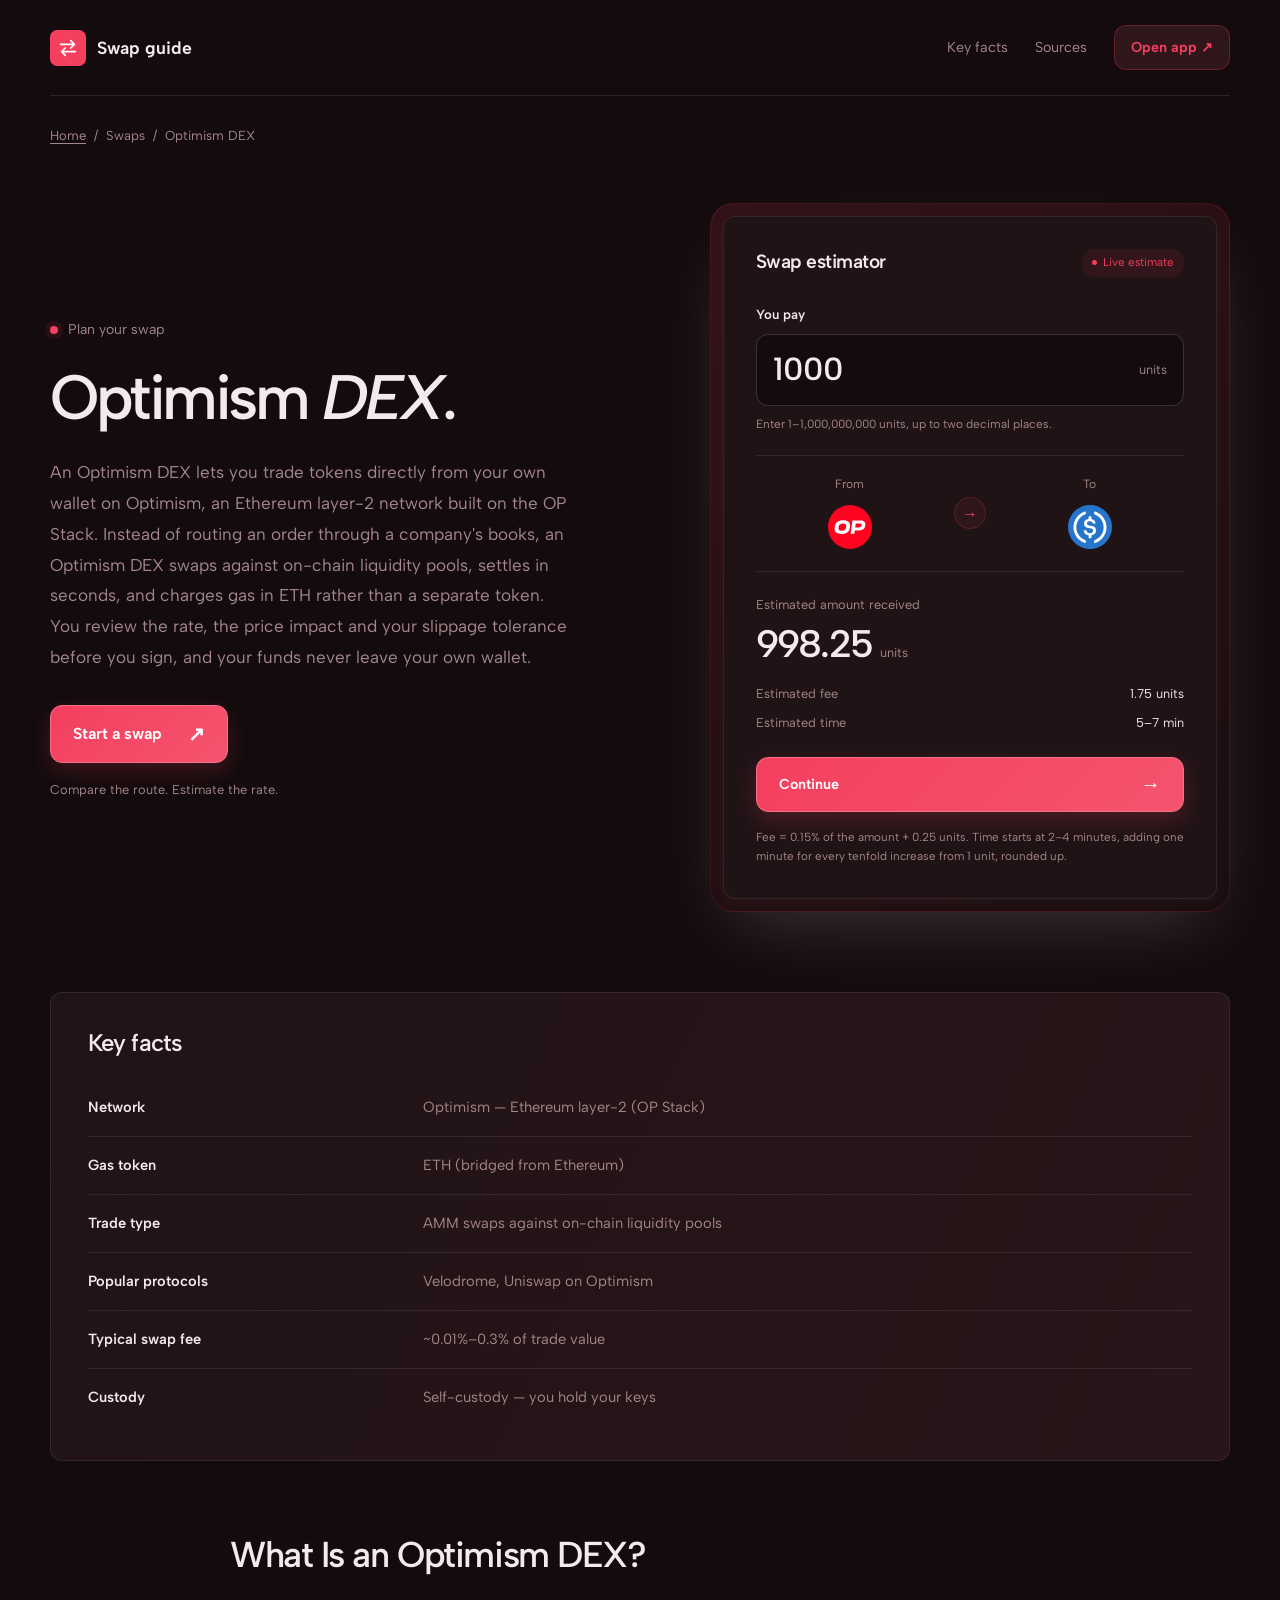
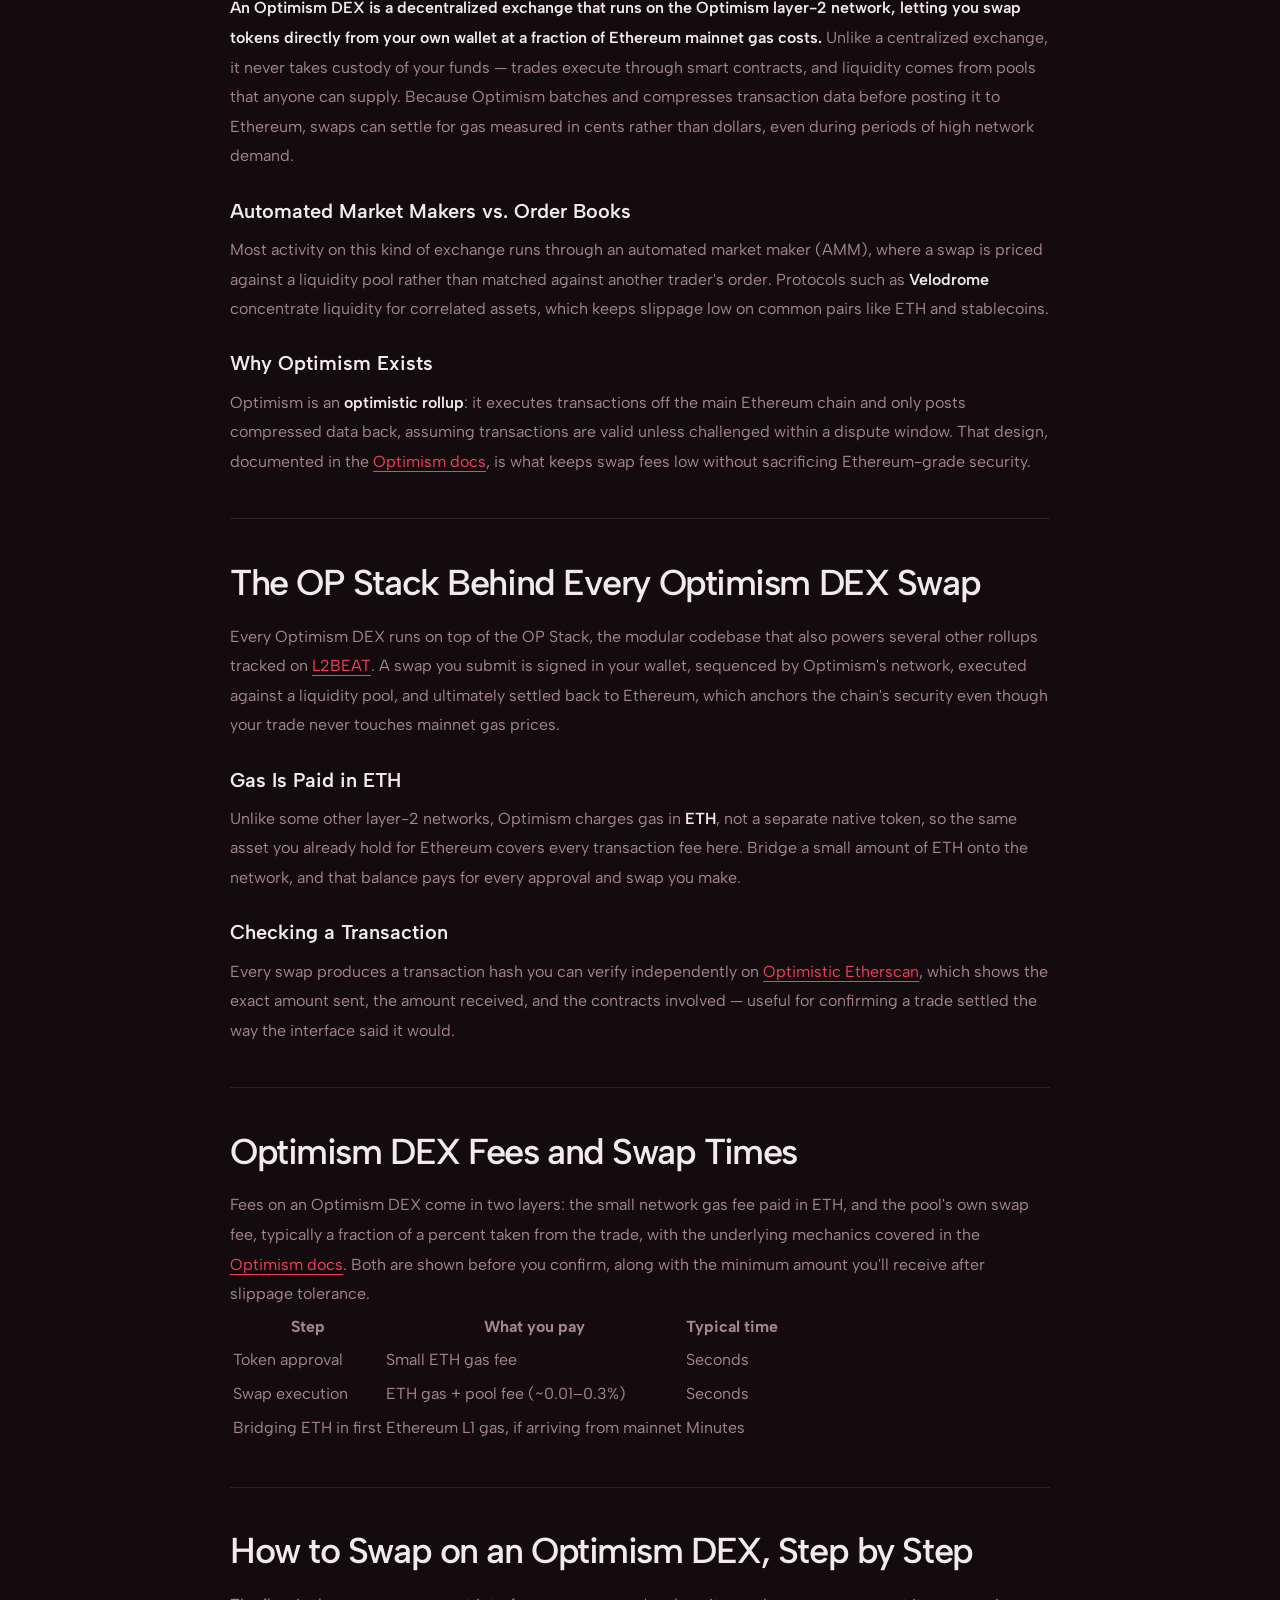
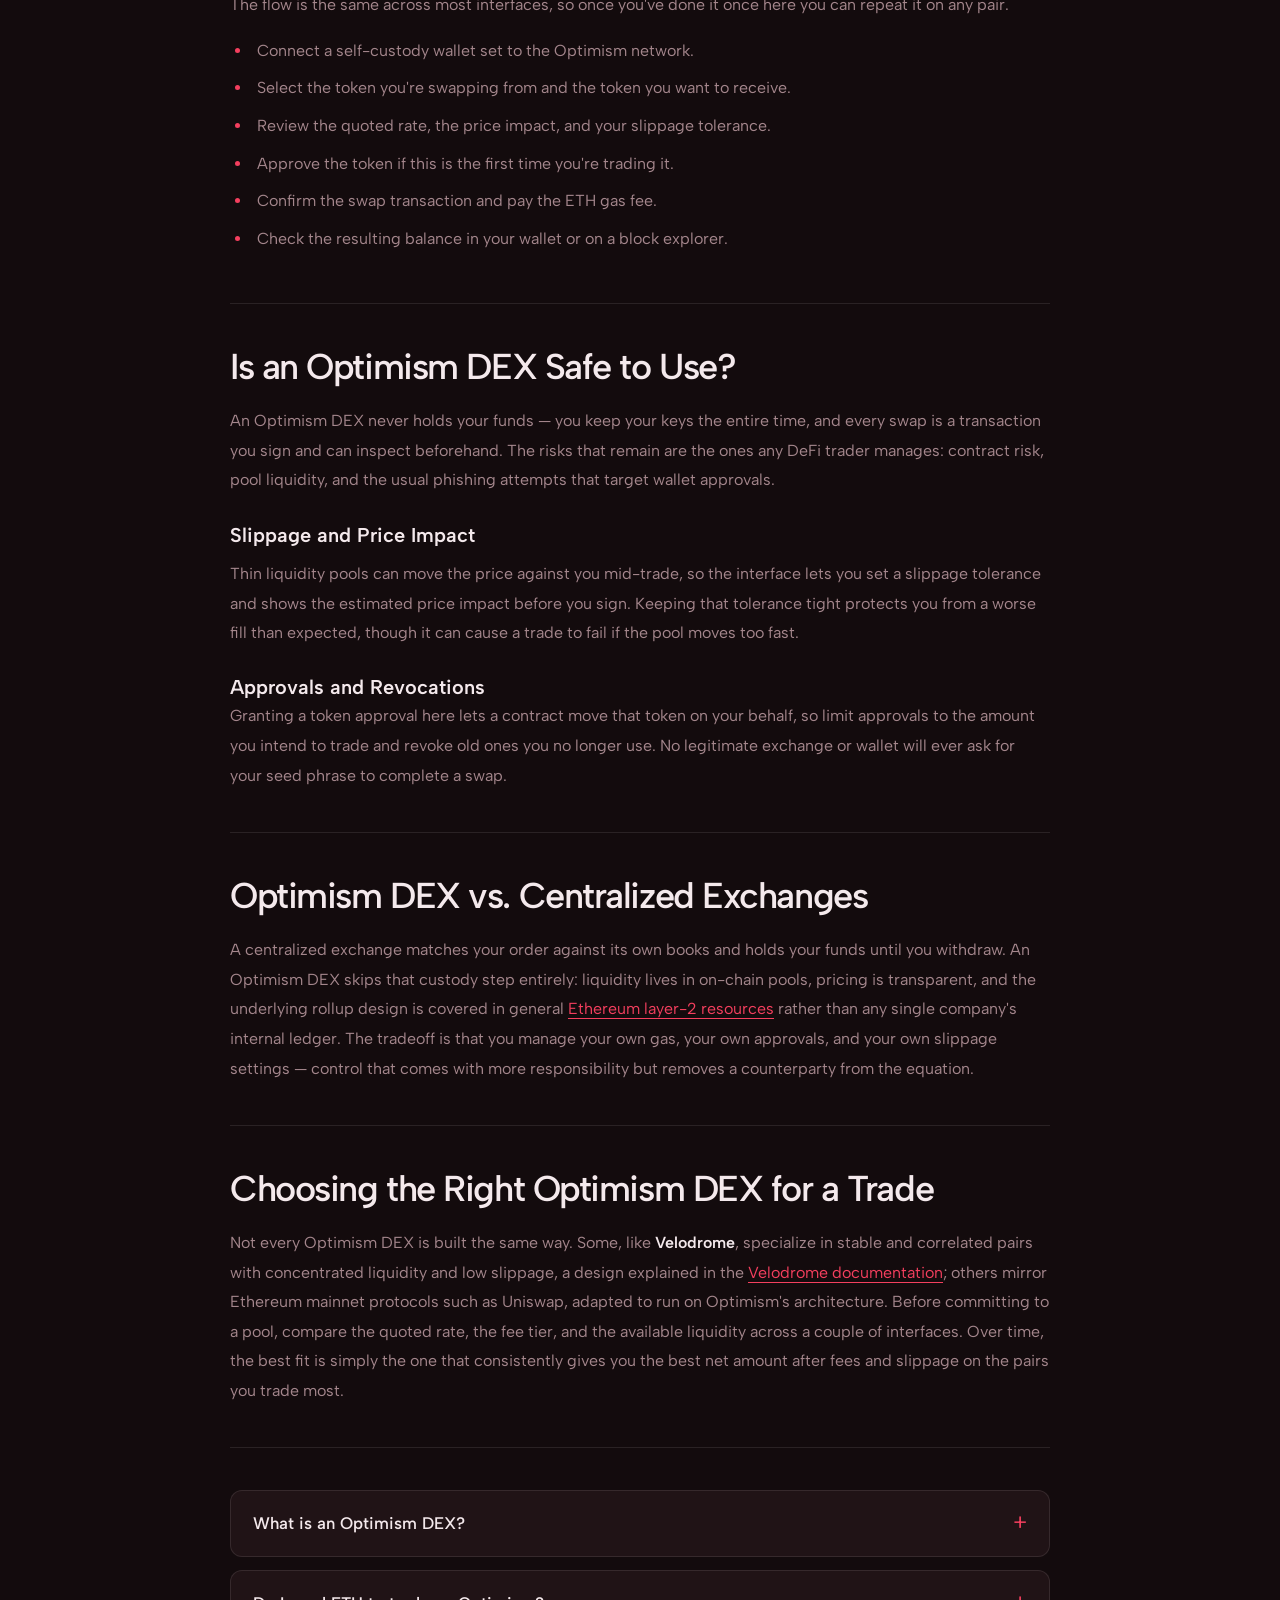
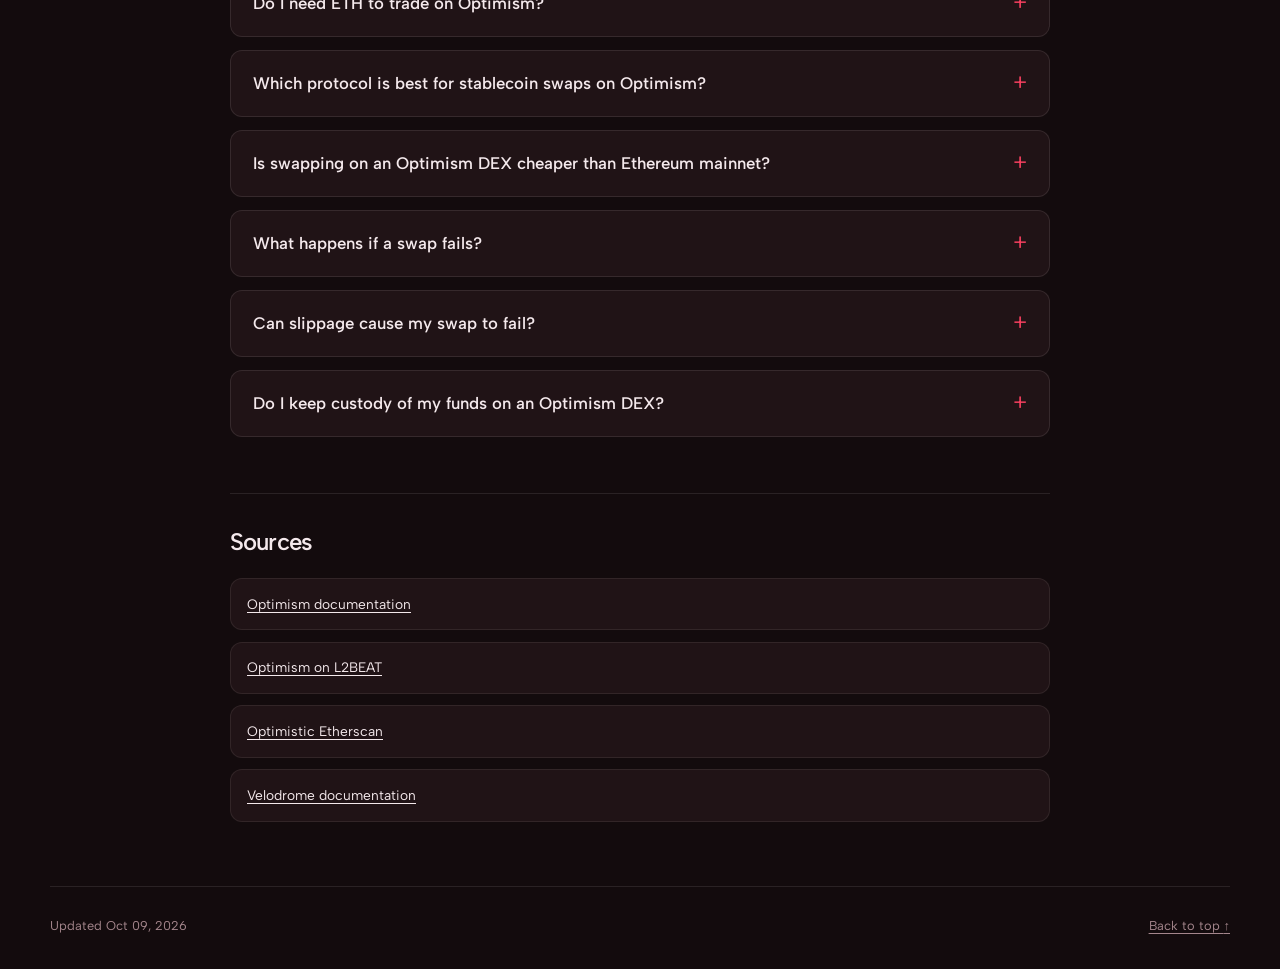
==== index.html @ 02511a46 "Fix mojibake (encoding) in template chrome" ====
<!doctype html>
<html lang="en">
<head>
<meta charset="utf-8">
<meta name="viewport" content="width=device-width, initial-scale=1">
<title>Optimism DEX — Swap Tokens on Optimism L2</title>
<meta name="description" content="Swap tokens on an Optimism DEX with low ETH gas, on-chain liquidity pools, and full self-custody. See fees, slippage and swap times before you trade.">
<link rel="canonical" href="https://optimism-dex.github.io/">
<meta property="og:type" content="website">
<meta property="og:title" content="Optimism DEX">
<meta property="og:url" content="https://optimism-dex.github.io/">
<meta property="og:image" content="https://optimism-dex.github.io/og.png">
<meta name="twitter:card" content="summary_large_image">
<meta name="twitter:title" content="Optimism DEX">
<link rel="preconnect" href="https://fonts.googleapis.com"><link rel="preconnect" href="https://fonts.gstatic.com" crossorigin><link rel="stylesheet" href="https://fonts.googleapis.com/css2?family=Albert+Sans:wght@400;500;600;700&family=Albert+Sans:wght@500;600;700&display=swap">
<script type="application/ld+json">{"@context": "https://schema.org", "@graph": [{"@type": "WebSite", "@id": "https://optimism-dex.github.io/#website", "url": "https://optimism-dex.github.io/", "name": "Optimism DEX — Swap Tokens on Optimism L2"}, {"@type": "WebPage", "@id": "https://optimism-dex.github.io/#webpage", "url": "https://optimism-dex.github.io/", "name": "Optimism DEX — Swap Tokens on Optimism L2", "isPartOf": {"@id": "https://optimism-dex.github.io/#website"}, "description": "Swap tokens on an Optimism DEX with low ETH gas, on-chain liquidity pools, and full self-custody. See fees, slippage and swap times before you trade.", "datePublished": "2026-10-09", "dateModified": "2026-10-09"}, {"@type": "SoftwareApplication", "name": "Optimism DEX", "applicationCategory": "FinanceApplication", "operatingSystem": "Web", "offers": {"@type": "Offer", "price": "0", "priceCurrency": "USD"}}, {"@type": "BreadcrumbList", "itemListElement": [{"@type": "ListItem", "position": 1, "name": "Home", "item": "https://optimism-dex.github.io/"}, {"@type": "ListItem", "position": 2, "name": "Swaps"}, {"@type": "ListItem", "position": 3, "name": "Optimism DEX"}]}, {"@type": "FAQPage", "mainEntity": [{"@type": "Question", "name": "What is an Optimism DEX?", "acceptedAnswer": {"@type": "Answer", "text": "An Optimism DEX is a decentralized exchange built on the Optimism network, letting you swap tokens against on-chain liquidity pools from a self-custody wallet while paying gas in ETH instead of a separate token."}}, {"@type": "Question", "name": "Do I need ETH to trade on Optimism?", "acceptedAnswer": {"@type": "Answer", "text": "Yes. Optimism charges network gas in ETH, so you need a small ETH balance on the network to cover approvals and swaps, separate from any ETH you're trading."}}, {"@type": "Question", "name": "Which protocol is best for stablecoin swaps on Optimism?", "acceptedAnswer": {"@type": "Answer", "text": "Protocols built around concentrated, correlated-asset pools, such as Velodrome, generally offer lower slippage for stablecoin and ETH pairs than general-purpose pools."}}, {"@type": "Question", "name": "Is swapping on an Optimism DEX cheaper than Ethereum mainnet?", "acceptedAnswer": {"@type": "Answer", "text": "Yes, substantially. Optimism batches and compresses transaction data before settling to Ethereum, which is why swap gas on the network typically costs a small fraction of a mainnet swap."}}, {"@type": "Question", "name": "What happens if a swap fails?", "acceptedAnswer": {"@type": "Answer", "text": "A failed transaction reverts on-chain; you keep your tokens and only lose the small gas fee spent attempting it. Nothing moves until the transaction confirms successfully."}}, {"@type": "Question", "name": "Can slippage cause my swap to fail?", "acceptedAnswer": {"@type": "Answer", "text": "Yes. If the pool price moves beyond your slippage tolerance before the transaction confirms, the swap reverts rather than filling at a worse rate than you allowed."}}, {"@type": "Question", "name": "Do I keep custody of my funds on an Optimism DEX?", "acceptedAnswer": {"@type": "Answer", "text": "Yes. You connect your own wallet, sign each transaction yourself, and the exchange never takes custody of your tokens at any point."}}]}]}</script>
<style>
:root{--bg:#130B0D;--surface:#201316;--text:#F4E9EC;--muted:#A4868C;--accent:#F43F5E;--accent-ink:#FFFFFF;--radius:12px;--display:"Albert Sans";--body:"Albert Sans"}
*{box-sizing:border-box}
html{scroll-behavior:smooth;scroll-padding-top:2rem}
body{margin:0;background:var(--bg);color:var(--text);font:400 1rem/1.7 var(--body);-webkit-font-smoothing:antialiased}
a{color:var(--accent);text-underline-offset:.22em}
a:hover{text-decoration-thickness:2px}
button,input,select,textarea{font:inherit}
:focus-visible{outline:3px solid var(--accent);outline-offset:5px}
::selection{background:var(--accent);color:var(--accent-ink)}
.c234f6c{width:min(1180px,calc(100% - 64px));margin-inline:auto}
.c5731ac{position:absolute;top:1rem;left:1rem;z-index:5;padding:.6rem 1rem;background:var(--surface);border-radius:var(--radius);transform:translateY(-200%)}
.c5731ac:focus{transform:translateY(0)}
.cbdefd3{display:flex;align-items:center;justify-content:space-between;gap:1.5rem;min-height:96px;border-bottom:1px solid color-mix(in srgb,var(--text) 10%,transparent)}
.c8325dd{display:inline-flex;align-items:center;gap:.7rem;color:var(--text);font:650 1.1rem/1.2 var(--display);text-decoration:none}
.c426100{display:grid;place-items:center;width:36px;height:36px;background:var(--accent);color:var(--accent-ink);border-radius:calc(var(--radius) * .6)}
.c426100 svg{width:22px;height:22px;fill:none;stroke:var(--accent-ink);stroke-width:1.8;stroke-linecap:round;stroke-linejoin:round}
.c03d3cb{display:flex;align-items:center;gap:1.7rem}
.c03d3cb>a:not(.cdb9fd1){color:var(--muted);font-size:.9rem;text-decoration:none}
.c03d3cb>a:hover{color:var(--text)}
.cdb9fd1{padding:.6rem 1rem;border:1px solid color-mix(in srgb,var(--accent) 28%,transparent);border-radius:var(--radius);background:color-mix(in srgb,var(--accent) 7%,var(--surface));font-size:.9rem;font-weight:650;text-decoration:none}
.c16da08{padding-top:1.8rem;font-size:.82rem;color:var(--muted)}
.cf03d94{display:flex;flex-wrap:wrap;align-items:center;gap:.5rem;margin:0;padding:0;list-style:none;color:var(--muted);font-size:.82rem}
.cf03d94 ol,.cf03d94 ul{display:flex;flex-wrap:wrap;align-items:center;gap:.5rem;margin:0;padding:0;list-style:none}
.cf03d94 a{color:var(--muted)}
.cf03d94 [aria-current]{color:var(--text)}
.c92eef3{display:grid;grid-template-columns:minmax(0,1.12fr) minmax(0,1fr);align-items:center;gap:clamp(2rem,6vw,5.5rem);padding:3.5rem 0 5rem}
.cf8756e{min-width:0}
.cbeef2c{display:inline-flex;align-items:center;gap:.6rem;margin:0 0 1.4rem;color:var(--muted);font-size:.88rem}
.cbeef2c::before{content:"";width:8px;height:8px;border-radius:50%;background:var(--accent);box-shadow:0 0 0 5px color-mix(in srgb,var(--accent) 10%,transparent)}
h1{margin:0;font:550 clamp(2.6rem,4.9vw,4.65rem)/1.07 var(--display);letter-spacing:-.055em;overflow-wrap:anywhere;text-wrap:balance}
h1 a{color:var(--accent)}
.cf9bbd7{max-width:48ch;margin:1.6rem 0 2rem;color:var(--muted);font-size:1.07rem;line-height:1.8}
.cd11686{display:inline-flex;justify-content:center;align-items:center;gap:1.6rem;min-height:54px;padding:.9rem 1.4rem;border:1px solid color-mix(in srgb,var(--accent) 70%,var(--text));border-radius:var(--radius);background:linear-gradient(135deg,var(--accent),color-mix(in srgb,var(--accent) 88%,var(--text)));color:var(--accent-ink);font-weight:650;text-decoration:none;box-shadow:0 8px 22px color-mix(in srgb,var(--accent) 20%,transparent);transition:transform .2s ease,box-shadow .2s ease}
.cd11686:hover{transform:translateY(-2px);box-shadow:0 12px 28px color-mix(in srgb,var(--accent) 28%,transparent)}
.cd8d005{font-size:1.25rem;line-height:1}
.c61c1d0{margin:1rem 0 0;color:var(--muted);font-size:.8rem}
.c151649{position:relative;min-width:0;padding:12px;border:1px solid color-mix(in srgb,var(--accent) 15%,transparent);border-radius:calc(var(--radius) + 12px);background:linear-gradient(145deg,color-mix(in srgb,var(--accent) 14%,var(--bg)),color-mix(in srgb,var(--accent) 3%,var(--bg)));box-shadow:0 30px 70px -25px color-mix(in srgb,var(--text) 20%,transparent)}
.c2267fa{padding:clamp(1.25rem,3vw,2rem);border:1px solid color-mix(in srgb,var(--text) 8%,transparent);border-radius:var(--radius);background:var(--surface);box-shadow:0 4px 14px color-mix(in srgb,var(--text) 4%,transparent)}
.c955eea{display:flex;align-items:center;justify-content:space-between;gap:1rem;margin-bottom:1.65rem}
.c955eea h2{margin:0;font:600 1.2rem/1.3 var(--display);letter-spacing:-.025em}
.cb179f8{display:inline-flex;align-items:center;gap:.4rem;padding:.25rem .6rem;border-radius:var(--radius);background:color-mix(in srgb,var(--accent) 9%,transparent);color:var(--accent);font-size:.72rem;white-space:nowrap}
.cb179f8::before{content:"";width:5px;height:5px;border-radius:50%;background:var(--accent)}
.caad16b{display:block;margin-bottom:.5rem;font-size:.83rem;font-weight:600}
.c997553{display:flex;align-items:center;gap:.5rem;padding:.65rem 1rem;border:1px solid color-mix(in srgb,var(--text) 16%,transparent);border-radius:var(--radius);background:var(--bg);transition:border-color .2s ease}
.c997553:focus-within{border-color:var(--accent);box-shadow:0 0 0 3px color-mix(in srgb,var(--accent) 12%,transparent)}
.c997553 input{width:100%;min-width:0;padding:.25rem 0;border:0;background:var(--bg);color:var(--text);font:550 2rem/1.3 var(--display);font-variant-numeric:tabular-nums}
.c997553 input:focus-visible{outline-offset:2px}
.c41b1b1{color:var(--muted);font-size:.8rem}
.c8836aa{margin:.5rem 0 1.3rem;color:var(--muted);font-size:.74rem}
.c09af66{display:grid;grid-template-columns:minmax(0,1fr) 32px minmax(0,1fr);align-items:center;gap:.6rem;padding:1.1rem 0;border-top:1px solid color-mix(in srgb,var(--text) 8%,transparent);border-bottom:1px solid color-mix(in srgb,var(--text) 8%,transparent)}
.cb93fc9{display:flex;flex-direction:column;align-items:center;gap:.45rem;min-width:0;color:var(--muted);font-size:.75rem}
.cc14530{display:flex;align-items:center;justify-content:center;min-height:52px;max-width:100%;overflow-wrap:anywhere;color:var(--text);font-weight:600}
.cc14530 img,.cc14530 svg{display:block;max-width:100%;width:auto;height:44px;object-fit:contain}
.c8abe2c{display:grid;place-items:center;width:32px;height:32px;border:1px solid color-mix(in srgb,var(--accent) 20%,transparent);border-radius:50%;background:color-mix(in srgb,var(--accent) 7%,var(--surface));color:var(--accent)}
.c5a86cc{padding:1.4rem 0 .25rem}
.ce66bcc{margin:0;color:var(--muted);font-size:.8rem}
.c555ab4{display:flex;align-items:baseline;flex-wrap:wrap;gap:.5rem;margin:.3rem 0 1rem}
.c555ab4 output{font:550 clamp(1.65rem,3vw,2.5rem)/1.2 var(--display);letter-spacing:-.045em;color:var(--text);overflow-wrap:anywhere;font-variant-numeric:tabular-nums}
.cbb99e7{display:grid;gap:.45rem;margin:0 0 1.2rem;font-size:.8rem}
.cbb99e7>div{display:flex;justify-content:space-between;gap:1rem}
.cbb99e7 dt{color:var(--muted)}
.cbb99e7 dd{margin:0;text-align:right;font-variant-numeric:tabular-nums}
.c2267fa .cd11686{width:100%;justify-content:space-between;min-height:50px;font-size:.9rem}
.cf3e5ec{margin:1rem 0 0;color:var(--muted);font-size:.73rem;line-height:1.65}
.ce9839d{margin:.6rem 0 0;color:var(--text);font-size:.8rem;font-weight:600}
.ce9839d:empty{display:none}
.c428fe8{padding:2.1rem 2.3rem;margin-bottom:4.5rem;border:1px solid color-mix(in srgb,var(--text) 9%,transparent);border-radius:var(--radius);background:linear-gradient(115deg,var(--surface),color-mix(in srgb,var(--accent) 4%,var(--surface)))}
.cb0b686{margin:0 0 1.3rem;font:550 1.5rem/1.3 var(--display);letter-spacing:-.035em}
.ce35a0a{width:100%;border-collapse:collapse;text-align:left;font-size:.92rem}
.ce35a0a caption{text-align:left;padding:0 0 1rem;color:var(--muted)}
.ce35a0a th,.ce35a0a td{padding:1rem .9rem;border-bottom:1px solid color-mix(in srgb,var(--text) 9%,transparent);vertical-align:top;overflow-wrap:anywhere}
.ce35a0a th{font-weight:600;color:var(--text)}
.ce35a0a td{color:var(--muted)}
.ce35a0a th:first-child,.ce35a0a td:first-child{padding-left:0}
.ce35a0a tr:last-child>*{border-bottom:0}
.ce35a0a thead th{font-size:.82rem;color:var(--muted)}
.cda10f8{max-width:820px;margin-inline:auto}
.c905440{padding:0 0 2.6rem;margin:0 0 2.6rem;border-bottom:1px solid color-mix(in srgb,var(--text) 10%,transparent);scroll-margin-top:2rem}
.c5a2767{margin:0 0 1.1rem;font:550 clamp(1.7rem,3vw,2.25rem)/1.2 var(--display);letter-spacing:-.04em;text-wrap:balance;overflow-wrap:anywhere}
.ce9d2e5{color:var(--muted);font:400 1rem/1.85 var(--body);overflow-wrap:anywhere}
.ce9d2e5 p{margin:0 0 1.15rem}
.ce9d2e5 h3,.ce9d2e5 h4{margin:1.6rem 0 .65rem;color:var(--text);font:600 1.25rem/1.4 var(--display)}
.ce9d2e5 strong{color:var(--text);font-weight:600}
.ce9d2e5 ul,.ce9d2e5 ol{padding-left:1.4rem}
.ce9d2e5 li{padding-left:.3rem;margin:.5rem 0}
.ce9d2e5 li::marker{color:var(--accent)}
.ce9d2e5 blockquote{margin:1.5rem 0;padding:1rem 1.4rem;border-left:3px solid var(--accent);border-radius:0 var(--radius) var(--radius) 0;background:color-mix(in srgb,var(--accent) 6%,var(--surface));color:var(--text)}
.ce9d2e5 img{max-width:100%;height:auto;border-radius:var(--radius)}
.ce9d2e5>:last-child{margin-bottom:0}
.cec9d7a{margin:.8rem 0;border:1px solid color-mix(in srgb,var(--text) 10%,transparent);border-radius:var(--radius);background:var(--surface);overflow:hidden}
.c1b536c{position:relative;display:block;padding:1.25rem 3.5rem 1.25rem 1.4rem;cursor:pointer;list-style:none;color:var(--text);font:550 1.05rem/1.5 var(--display)}
.c1b536c::-webkit-details-marker{display:none}
.c1b536c::after{content:"+";position:absolute;right:1.4rem;top:1.25rem;color:var(--accent);font:400 1.4rem/1.1 var(--body)}
.cec9d7a[open]>.c1b536c::after,.cec9d7a details[open]>.c1b536c::after{content:"−"}
.cec9d7a[open]{border-color:color-mix(in srgb,var(--accent) 35%,transparent)}
.c1b536c:focus-visible{outline-offset:-5px;border-radius:var(--radius)}
.cf30bc0{padding:0 1.4rem 1.4rem;color:var(--muted);font-size:.95rem;line-height:1.8;overflow-wrap:anywhere}
.cf30bc0>:first-child{margin-top:0}
.cf30bc0>:last-child{margin-bottom:0}
.c14cba9{max-width:820px;margin:3.5rem auto 0;padding-top:2rem;border-top:1px solid color-mix(in srgb,var(--text) 10%,transparent)}
.c0e14b5{display:grid;gap:.7rem;margin:0;padding:0;list-style:none}
.ce729ca{padding:.85rem 1rem;border:1px solid color-mix(in srgb,var(--text) 8%,transparent);border-radius:var(--radius);background:var(--surface);color:var(--muted);font-size:.86rem;overflow-wrap:anywhere}
.ce729ca a{color:var(--text);text-decoration-color:color-mix(in srgb,var(--accent) 55%,transparent)}
a.ce729ca{display:block;color:var(--text)}
.c14136f{display:flex;align-items:center;justify-content:space-between;gap:1rem;margin-top:4rem;padding:1.75rem 0 2rem;border-top:1px solid color-mix(in srgb,var(--text) 10%,transparent);color:var(--muted);font-size:.8rem}
.c14136f p{margin:0}
.c14136f a{color:var(--muted)}
@media(min-width:1500px){.c92eef3{padding-top:5rem;padding-bottom:6rem}}
@media(max-width:850px){.c92eef3{grid-template-columns:1fr;gap:2.5rem;padding-top:2.5rem;padding-bottom:3rem}.cf8756e{max-width:640px}.c151649{width:100%;max-width:560px;justify-self:center}h1{font-size:clamp(2.5rem,7vw,4rem)}.cf9bbd7{max-width:58ch}.c428fe8{margin-bottom:3rem}.c03d3cb{gap:1rem}}
@media(max-width:540px){.c234f6c{width:calc(100% - 32px)}.cbdefd3{min-height:78px;gap:.75rem}.c8325dd{font-size:.95rem;gap:.5rem}.c426100{width:30px;height:30px}.c03d3cb>a:not(.cdb9fd1){display:none}.cdb9fd1{padding:.5rem .75rem;font-size:.8rem}.c16da08{padding-top:1.25rem}.c92eef3{padding-top:2rem;gap:2rem}h1{font-size:2.65rem}.cf9bbd7{font-size:1rem}.cf8756e>.cd11686{width:100%}.c61c1d0{text-align:center}.c151649{padding:8px;border-radius:calc(var(--radius) + 8px)}.c2267fa{padding:1.2rem}.c428fe8{padding:1.4rem 1.1rem}.ce35a0a{display:block;overflow-x:auto}.ce35a0a th,.ce35a0a td{min-width:125px;padding:.8rem .65rem}.c1b536c{padding-left:1rem}.cf30bc0{padding-left:1rem;padding-right:1rem}.c14136f{align-items:flex-start;flex-direction:column;margin-top:3rem}.c905440{margin-bottom:2rem;padding-bottom:2rem}}
@media(prefers-reduced-motion:reduce){html{scroll-behavior:auto}*,*::before,*::after{transition:none!important}.cd11686:hover{transform:none}}
</style>
</head>
<body id="top">
<a class="c5731ac" href="#content">Skip to content</a>
<header class="c234f6c">
<nav class="cbdefd3" aria-label="Main navigation">
<a class="c8325dd" href="#top"><span class="c426100" aria-hidden="true"><svg viewBox="0 0 24 24"><path d="M4 8h15m-4-4 4 4-4 4M20 16H5m4-4-4 4 4 4"/></svg></span>Swap guide</a>
<div class="c03d3cb"><a href="#key-facts">Key facts</a><a href="#sources">Sources</a><a class="cdb9fd1" href="dashboard/">Open app <span aria-hidden="true">↗</span></a></div>
</nav>
</header>
<div class="c234f6c">
<div class="c16da08"><nav class="cf03d94" aria-label="Breadcrumb"><a href="dashboard/">Home</a> <span>/</span> <span>Swaps</span> <span>/</span> <span>Optimism DEX</span></nav></div>
<section class="c92eef3" aria-labelledby="hero-title">
<div class="cf8756e">
<p class="cbeef2c">Plan your swap</p>
<h1 id="hero-title">Optimism <em>DEX</em>.</h1>
<p class="cf9bbd7">An Optimism DEX lets you trade tokens directly from your own wallet on Optimism, an Ethereum layer-2 network built on the OP Stack. Instead of routing an order through a company's books, an Optimism DEX swaps against on-chain liquidity pools, settles in seconds, and charges gas in ETH rather than a separate token. You review the rate, the price impact and your slippage tolerance before you sign, and your funds never leave your own wallet.</p>
<a class="cd11686" href="dashboard/">Start a swap <span class="cd8d005" aria-hidden="true">↗</span></a>
<p class="c61c1d0">Compare the route. Estimate the rate.</p>
</div>
<aside class="c151649" aria-labelledby="estimator-title">
<div class="c2267fa">
<div class="c955eea"><h2 id="estimator-title">Swap estimator</h2><span class="cb179f8">Live estimate</span></div>
<label class="caad16b" for="amount">You pay</label>
<div class="c997553"><input id="amount" type="number" inputmode="decimal" min="1" max="1000000000" step="0.01" value="1000" aria-describedby="amount-help amount-error"><span class="c41b1b1">units</span></div>
<p class="c8836aa" id="amount-help">Enter 1–1,000,000,000 units, up to two decimal places.</p>
<p class="ce9839d" id="amount-error" aria-live="polite"></p>
<div class="c09af66" aria-label="Swap route">
<div class="cb93fc9"><span>From</span><div class="cc14530"><img src="assets/tokens/optimism.svg" alt="Optimism" width="28" height="28"></div></div>
<span class="c8abe2c" aria-hidden="true">→</span>
<div class="cb93fc9"><span>To</span><div class="cc14530"><img src="assets/tokens/usdc.svg" alt="USD Coin" width="28" height="28"></div></div>
</div>
<div class="c5a86cc" aria-live="polite" aria-atomic="true">
<p class="ce66bcc">Estimated amount received</p>
<div class="c555ab4"><output id="received" for="amount">998.25</output><span class="c41b1b1">units</span></div>
<dl class="cbb99e7">
<div><dt>Estimated fee</dt><dd><output id="fee" for="amount">1.75</output> units</dd></div>
<div><dt>Estimated time</dt><dd><output id="time" for="amount">5–7 min</output></dd></div>
</dl>
</div>
<a class="cd11686" href="dashboard/">Continue <span class="cd8d005" aria-hidden="true">→</span></a>
<p class="cf3e5ec">Fee = 0.15% of the amount + 0.25 units. Time starts at 2–4 minutes, adding one minute for every tenfold increase from 1 unit, rounded up.</p>
<noscript><p class="c8836aa">Enable JavaScript to update the estimate as you change the amount.</p></noscript>
</div>
</aside>
</section>
<section class="c428fe8" id="key-facts" aria-labelledby="facts-title">
<h2 class="cb0b686" id="facts-title">Key facts</h2>
<table class="ce35a0a"><tbody><tr><th scope="row">Network</th><td>Optimism — Ethereum layer-2 (OP Stack)</td></tr>
<tr><th scope="row">Gas token</th><td>ETH (bridged from Ethereum)</td></tr>
<tr><th scope="row">Trade type</th><td>AMM swaps against on-chain liquidity pools</td></tr>
<tr><th scope="row">Popular protocols</th><td>Velodrome, Uniswap on Optimism</td></tr>
<tr><th scope="row">Typical swap fee</th><td>~0.01%–0.3% of trade value</td></tr>
<tr><th scope="row">Custody</th><td>Self-custody — you hold your keys</td></tr></tbody></table>
</section>
<main class="cda10f8" id="content">
<section class="c905440"><h2 class="c5a2767">What Is an Optimism DEX?</h2><div class="ce9d2e5"><strong>An Optimism DEX is a decentralized exchange that runs on the Optimism layer-2 network, letting you swap tokens directly from your own wallet at a fraction of Ethereum mainnet gas costs.</strong> Unlike a centralized exchange, it never takes custody of your funds — trades execute through smart contracts, and liquidity comes from pools that anyone can supply. Because Optimism batches and compresses transaction data before posting it to Ethereum, swaps can settle for gas measured in cents rather than dollars, even during periods of high network demand.<h3>Automated Market Makers vs. Order Books</h3>Most activity on this kind of exchange runs through an automated market maker (AMM), where a swap is priced against a liquidity pool rather than matched against another trader's order. Protocols such as <strong>Velodrome</strong> concentrate liquidity for correlated assets, which keeps slippage low on common pairs like ETH and stablecoins.<h3>Why Optimism Exists</h3>Optimism is an <strong>optimistic rollup</strong>: it executes transactions off the main Ethereum chain and only posts compressed data back, assuming transactions are valid unless challenged within a dispute window. That design, documented in the <a href="https://docs.optimism.io/" rel="nofollow noopener" target="_blank">Optimism docs</a>, is what keeps swap fees low without sacrificing Ethereum-grade security.</div></section>
<section class="c905440"><h2 class="c5a2767">The OP Stack Behind Every Optimism DEX Swap</h2><div class="ce9d2e5">Every Optimism DEX runs on top of the OP Stack, the modular codebase that also powers several other rollups tracked on <a href="https://l2beat.com/scaling/projects/optimism" rel="nofollow noopener" target="_blank">L2BEAT</a>. A swap you submit is signed in your wallet, sequenced by Optimism's network, executed against a liquidity pool, and ultimately settled back to Ethereum, which anchors the chain's security even though your trade never touches mainnet gas prices.<h3>Gas Is Paid in ETH</h3>Unlike some other layer-2 networks, Optimism charges gas in <strong>ETH</strong>, not a separate native token, so the same asset you already hold for Ethereum covers every transaction fee here. Bridge a small amount of ETH onto the network, and that balance pays for every approval and swap you make.<h3>Checking a Transaction</h3>Every swap produces a transaction hash you can verify independently on <a href="https://optimistic.etherscan.io/" rel="nofollow noopener" target="_blank">Optimistic Etherscan</a>, which shows the exact amount sent, the amount received, and the contracts involved — useful for confirming a trade settled the way the interface said it would.</div></section>
<section class="c905440"><h2 class="c5a2767">Optimism DEX Fees and Swap Times</h2><div class="ce9d2e5">Fees on an Optimism DEX come in two layers: the small network gas fee paid in ETH, and the pool's own swap fee, typically a fraction of a percent taken from the trade, with the underlying mechanics covered in the <a href="https://docs.optimism.io/" rel="nofollow noopener" target="_blank">Optimism docs</a>. Both are shown before you confirm, along with the minimum amount you'll receive after slippage tolerance.<table><thead><tr><th>Step</th><th>What you pay</th><th>Typical time</th></tr></thead><tbody><tr><td>Token approval</td><td>Small ETH gas fee</td><td>Seconds</td></tr><tr><td>Swap execution</td><td>ETH gas + pool fee (~0.01–0.3%)</td><td>Seconds</td></tr><tr><td>Bridging ETH in first</td><td>Ethereum L1 gas, if arriving from mainnet</td><td>Minutes</td></tr></tbody></table></div></section>
<section class="c905440"><h2 class="c5a2767">How to Swap on an Optimism DEX, Step by Step</h2><div class="ce9d2e5">The flow is the same across most interfaces, so once you've done it once here you can repeat it on any pair.<ul><li>Connect a self-custody wallet set to the Optimism network.</li><li>Select the token you're swapping from and the token you want to receive.</li><li>Review the quoted rate, the price impact, and your slippage tolerance.</li><li>Approve the token if this is the first time you're trading it.</li><li>Confirm the swap transaction and pay the ETH gas fee.</li><li>Check the resulting balance in your wallet or on a block explorer.</li></ul></div></section>
<section class="c905440"><h2 class="c5a2767">Is an Optimism DEX Safe to Use?</h2><div class="ce9d2e5">An Optimism DEX never holds your funds — you keep your keys the entire time, and every swap is a transaction you sign and can inspect beforehand. The risks that remain are the ones any DeFi trader manages: contract risk, pool liquidity, and the usual phishing attempts that target wallet approvals.<h3>Slippage and Price Impact</h3>Thin liquidity pools can move the price against you mid-trade, so the interface lets you set a slippage tolerance and shows the estimated price impact before you sign. Keeping that tolerance tight protects you from a worse fill than expected, though it can cause a trade to fail if the pool moves too fast.<h3>Approvals and Revocations</h3>Granting a token approval here lets a contract move that token on your behalf, so limit approvals to the amount you intend to trade and revoke old ones you no longer use. No legitimate exchange or wallet will ever ask for your seed phrase to complete a swap.</div></section>
<section class="c905440"><h2 class="c5a2767">Optimism DEX vs. Centralized Exchanges</h2><div class="ce9d2e5">A centralized exchange matches your order against its own books and holds your funds until you withdraw. An Optimism DEX skips that custody step entirely: liquidity lives in on-chain pools, pricing is transparent, and the underlying rollup design is covered in general <a href="https://ethereum.org/en/layer-2/" rel="nofollow noopener" target="_blank">Ethereum layer-2 resources</a> rather than any single company's internal ledger. The tradeoff is that you manage your own gas, your own approvals, and your own slippage settings — control that comes with more responsibility but removes a counterparty from the equation.</div></section>
<section class="c905440"><h2 class="c5a2767">Choosing the Right Optimism DEX for a Trade</h2><div class="ce9d2e5">Not every Optimism DEX is built the same way. Some, like <strong>Velodrome</strong>, specialize in stable and correlated pairs with concentrated liquidity and low slippage, a design explained in the <a href="https://docs.velodrome.finance/" rel="nofollow noopener" target="_blank">Velodrome documentation</a>; others mirror Ethereum mainnet protocols such as Uniswap, adapted to run on Optimism's architecture. Before committing to a pool, compare the quoted rate, the fee tier, and the available liquidity across a couple of interfaces. Over time, the best fit is simply the one that consistently gives you the best net amount after fees and slippage on the pairs you trade most.</div></section>
<details class="cec9d7a"><summary class="c1b536c">What is an Optimism DEX?</summary><div class="cf30bc0">An Optimism DEX is a decentralized exchange built on the Optimism network, letting you swap tokens against on-chain liquidity pools from a self-custody wallet while paying gas in ETH instead of a separate token.</div></details>
<details class="cec9d7a"><summary class="c1b536c">Do I need ETH to trade on Optimism?</summary><div class="cf30bc0">Yes. Optimism charges network gas in ETH, so you need a small ETH balance on the network to cover approvals and swaps, separate from any ETH you're trading.</div></details>
<details class="cec9d7a"><summary class="c1b536c">Which protocol is best for stablecoin swaps on Optimism?</summary><div class="cf30bc0">Protocols built around concentrated, correlated-asset pools, such as Velodrome, generally offer lower slippage for stablecoin and ETH pairs than general-purpose pools.</div></details>
<details class="cec9d7a"><summary class="c1b536c">Is swapping on an Optimism DEX cheaper than Ethereum mainnet?</summary><div class="cf30bc0">Yes, substantially. Optimism batches and compresses transaction data before settling to Ethereum, which is why swap gas on the network typically costs a small fraction of a mainnet swap.</div></details>
<details class="cec9d7a"><summary class="c1b536c">What happens if a swap fails?</summary><div class="cf30bc0">A failed transaction reverts on-chain; you keep your tokens and only lose the small gas fee spent attempting it. Nothing moves until the transaction confirms successfully.</div></details>
<details class="cec9d7a"><summary class="c1b536c">Can slippage cause my swap to fail?</summary><div class="cf30bc0">Yes. If the pool price moves beyond your slippage tolerance before the transaction confirms, the swap reverts rather than filling at a worse rate than you allowed.</div></details>
<details class="cec9d7a"><summary class="c1b536c">Do I keep custody of my funds on an Optimism DEX?</summary><div class="cf30bc0">Yes. You connect your own wallet, sign each transaction yourself, and the exchange never takes custody of your tokens at any point.</div></details>
</main>
<section class="c14cba9" id="sources" aria-labelledby="sources-title">
<h2 class="cb0b686" id="sources-title">Sources</h2>
<ul class="c0e14b5"><li><a class="ce729ca" href="https://docs.optimism.io/" rel="nofollow noopener" target="_blank">Optimism documentation</a></li>
<li><a class="ce729ca" href="https://l2beat.com/scaling/projects/optimism" rel="nofollow noopener" target="_blank">Optimism on L2BEAT</a></li>
<li><a class="ce729ca" href="https://optimistic.etherscan.io/" rel="nofollow noopener" target="_blank">Optimistic Etherscan</a></li>
<li><a class="ce729ca" href="https://docs.velodrome.finance/" rel="nofollow noopener" target="_blank">Velodrome documentation</a></li></ul>
</section>
<footer class="c14136f"><p>Updated Oct 09, 2026</p><a href="#top">Back to top <span aria-hidden="true">↑</span></a></footer>
</div>
<script>
(() => {
  const amount = document.getElementById('amount');
  const received = document.getElementById('received');
  const fee = document.getElementById('fee');
  const time = document.getElementById('time');
  const error = document.getElementById('amount-error');
  const format = new Intl.NumberFormat('en', { minimumFractionDigits: 2, maximumFractionDigits: 2 });
  let timer;
  function update() {
    const value = amount.valueAsNumber;
    if (!Number.isFinite(value) || !amount.validity.valid) {
      amount.setAttribute('aria-invalid', 'true');
      error.textContent = 'Enter an amount from 1 to 1,000,000,000 with up to two decimal places.';
      received.value = '—';
      fee.value = '—';
      time.value = '—';
      return;
    }
    amount.removeAttribute('aria-invalid');
    error.textContent = '';
    const amountCents = Math.round(value * 100);
    const feeCents = Math.round(amountCents * 0.0015 + 25);
    const minutes = 2 + Math.ceil(Math.log10(value));
    received.value = format.format((amountCents - feeCents) / 100);
    fee.value = format.format(feeCents / 100);
    time.value = minutes + '–' + (minutes + 2) + ' min';
  }
  amount.addEventListener('input', () => {
    clearTimeout(timer);
    timer = setTimeout(update, 180);
  });
  amount.addEventListener('change', () => {
    clearTimeout(timer);
    update();
  });
  update();
})();
</script>
</body>
</html>
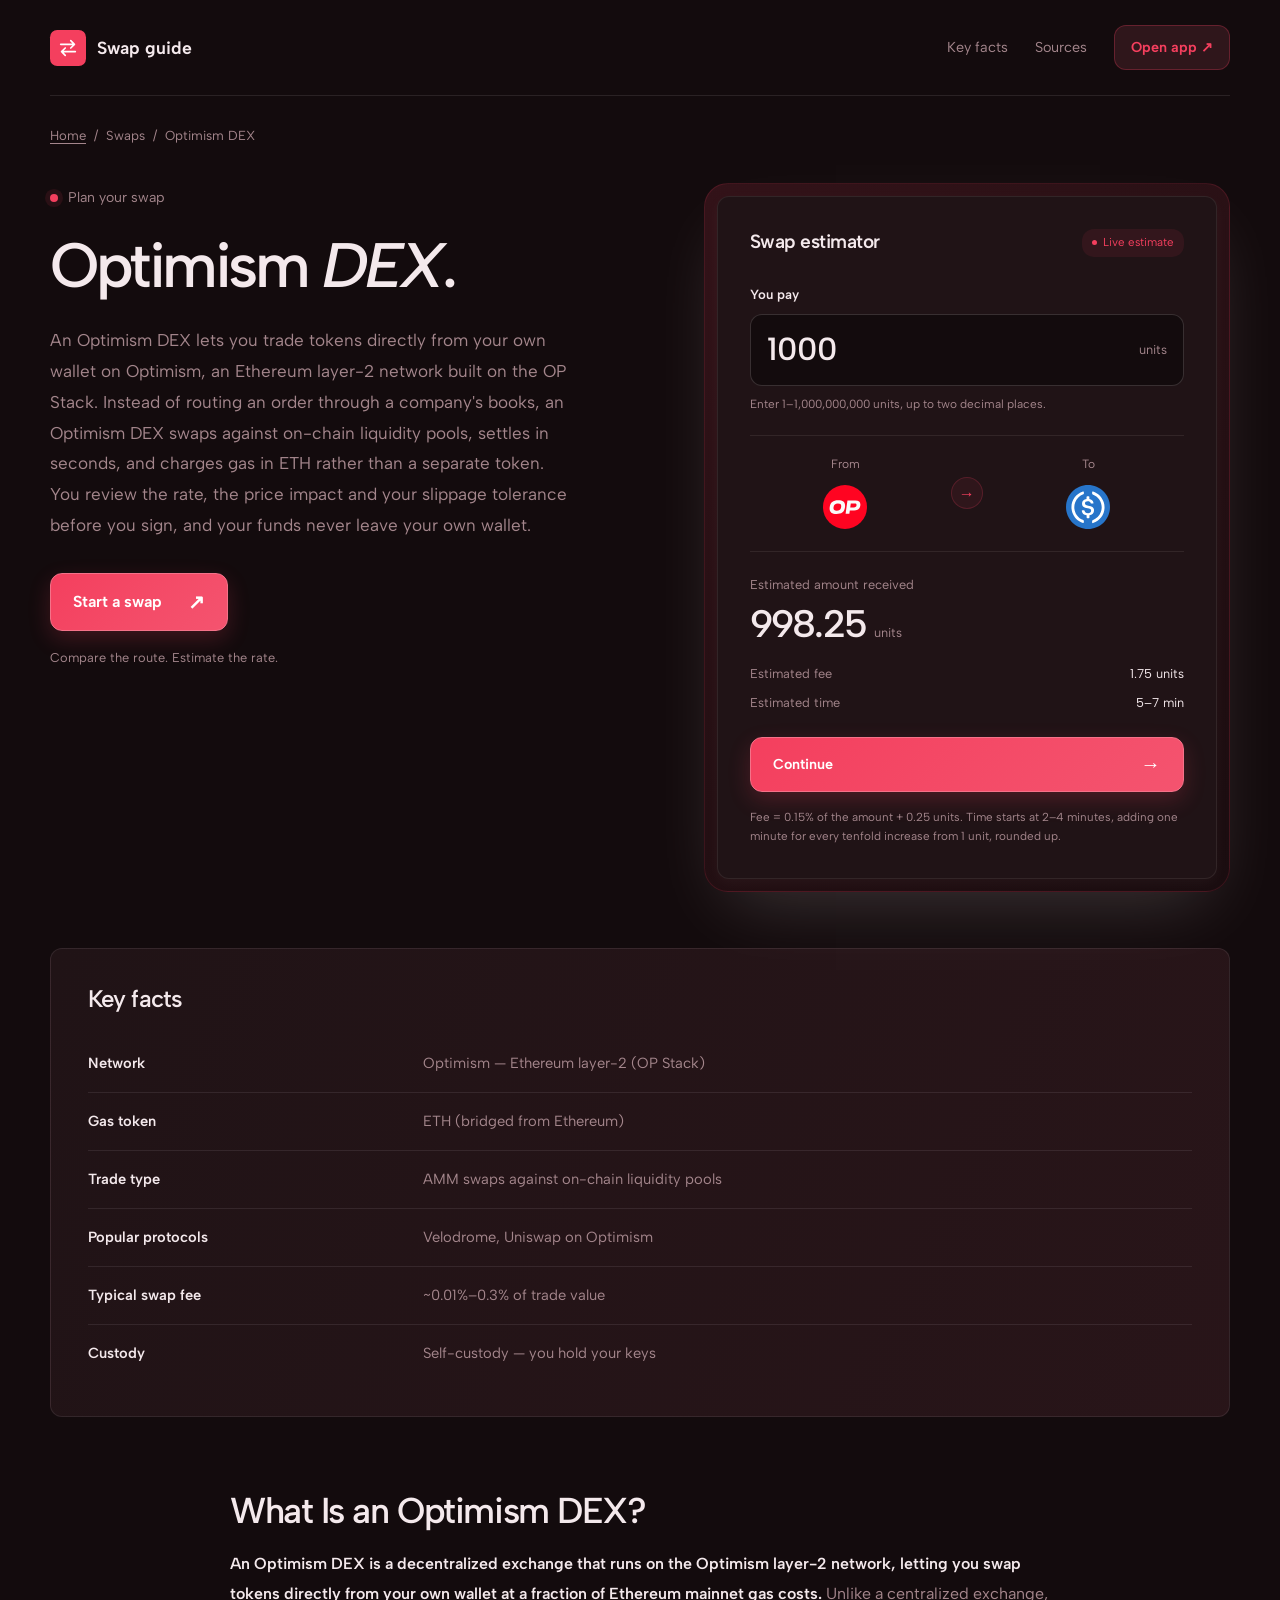
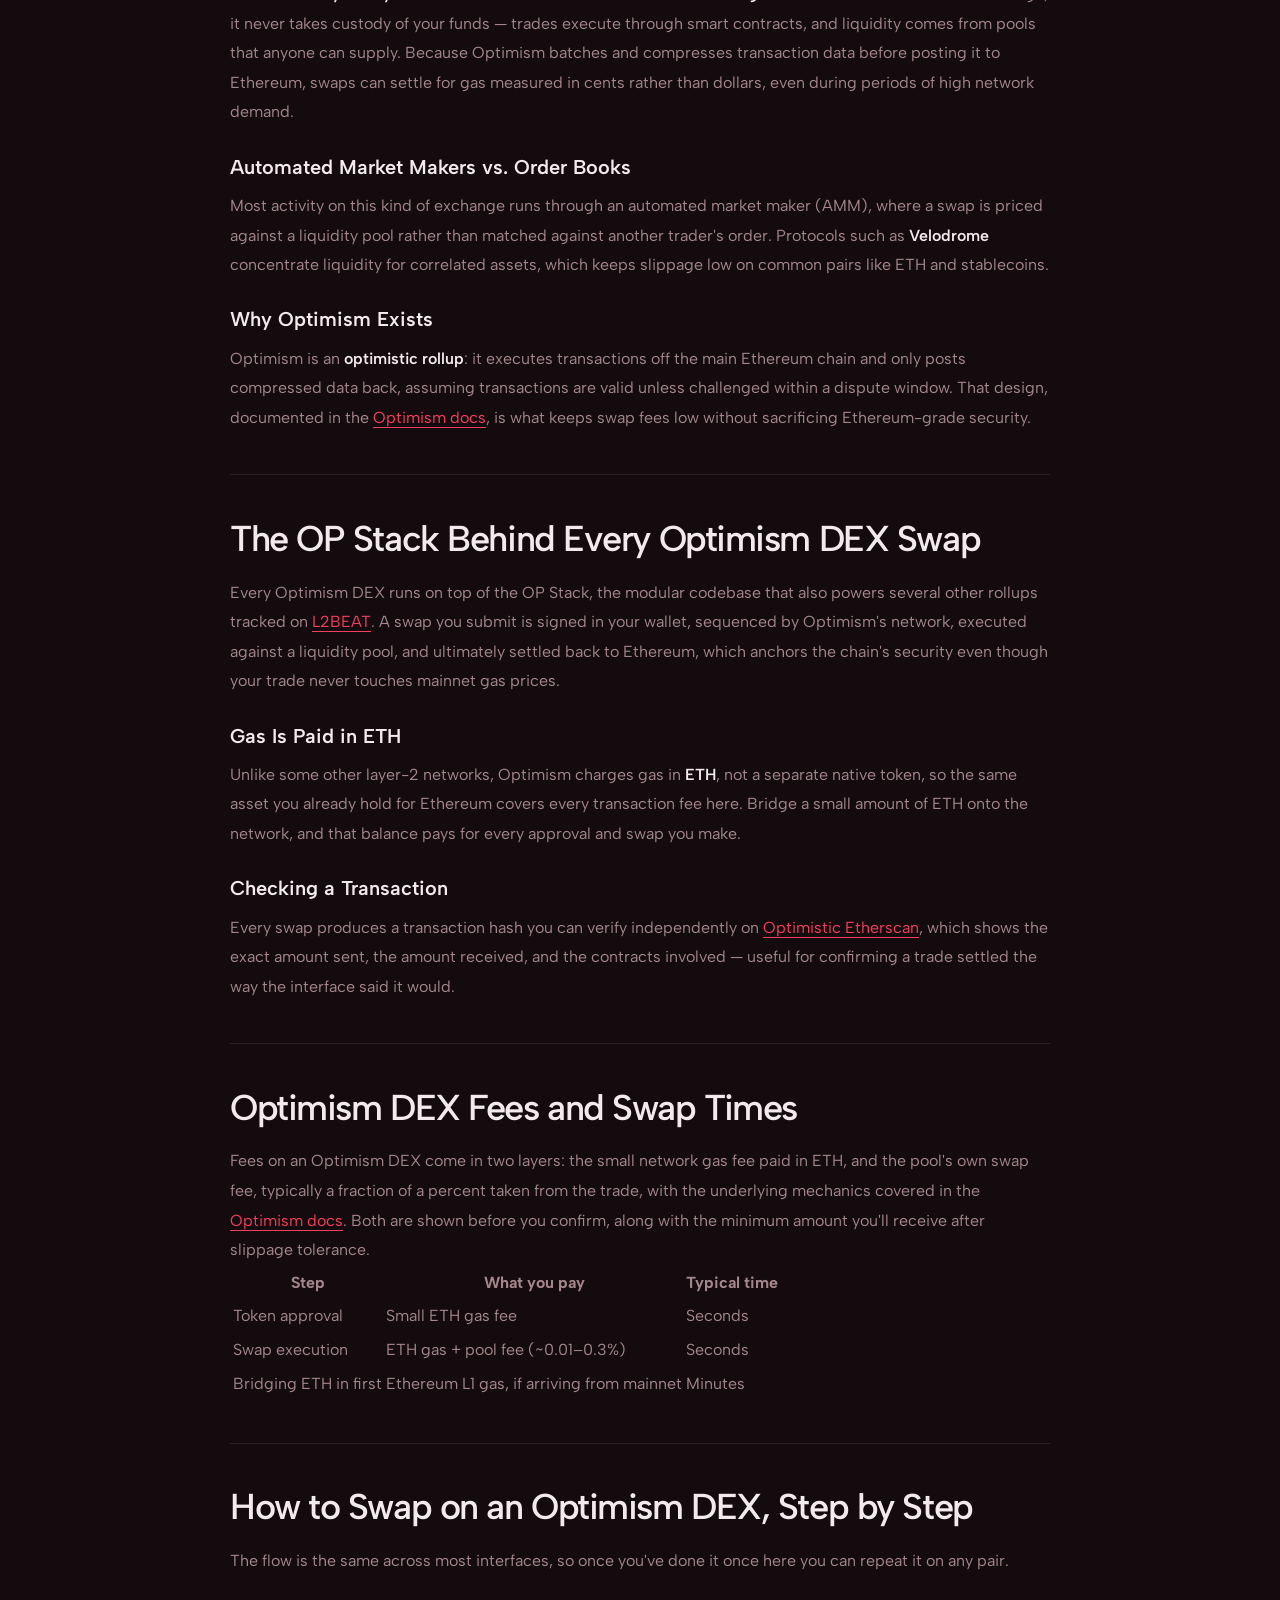
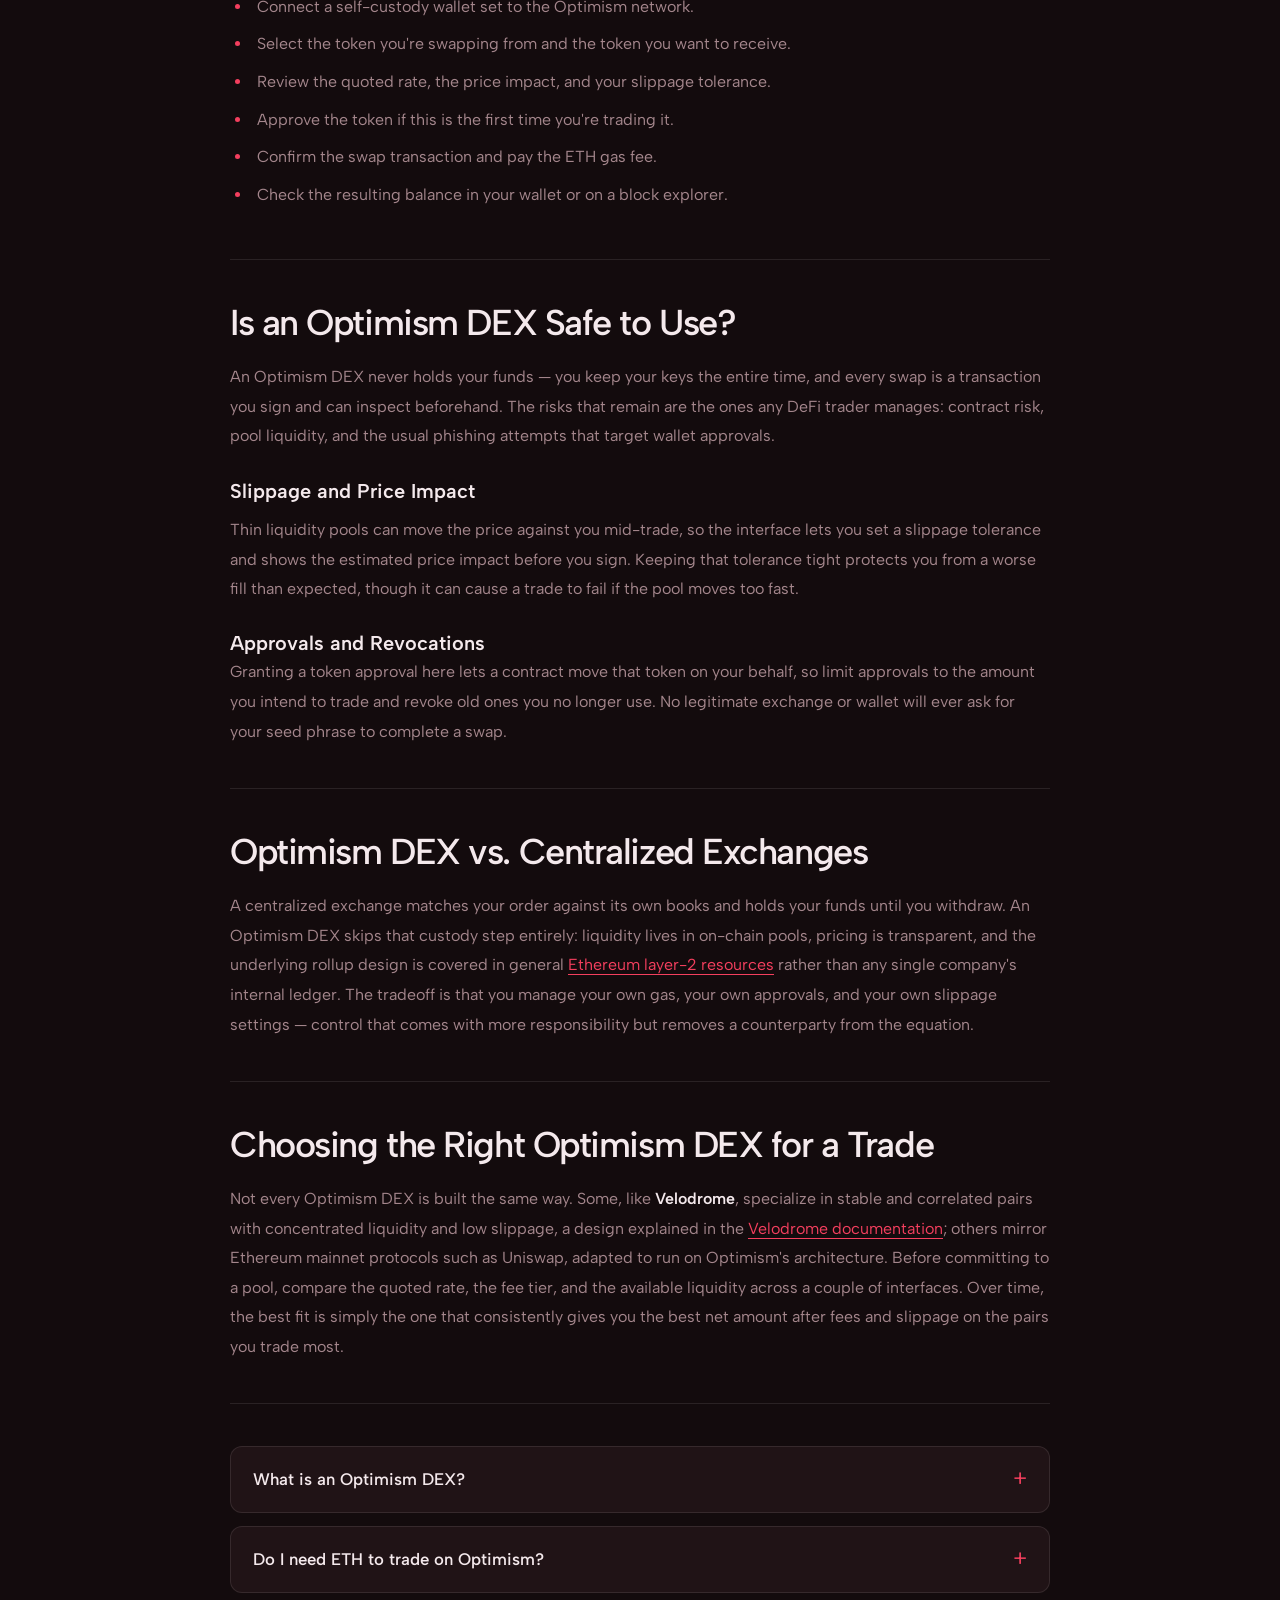
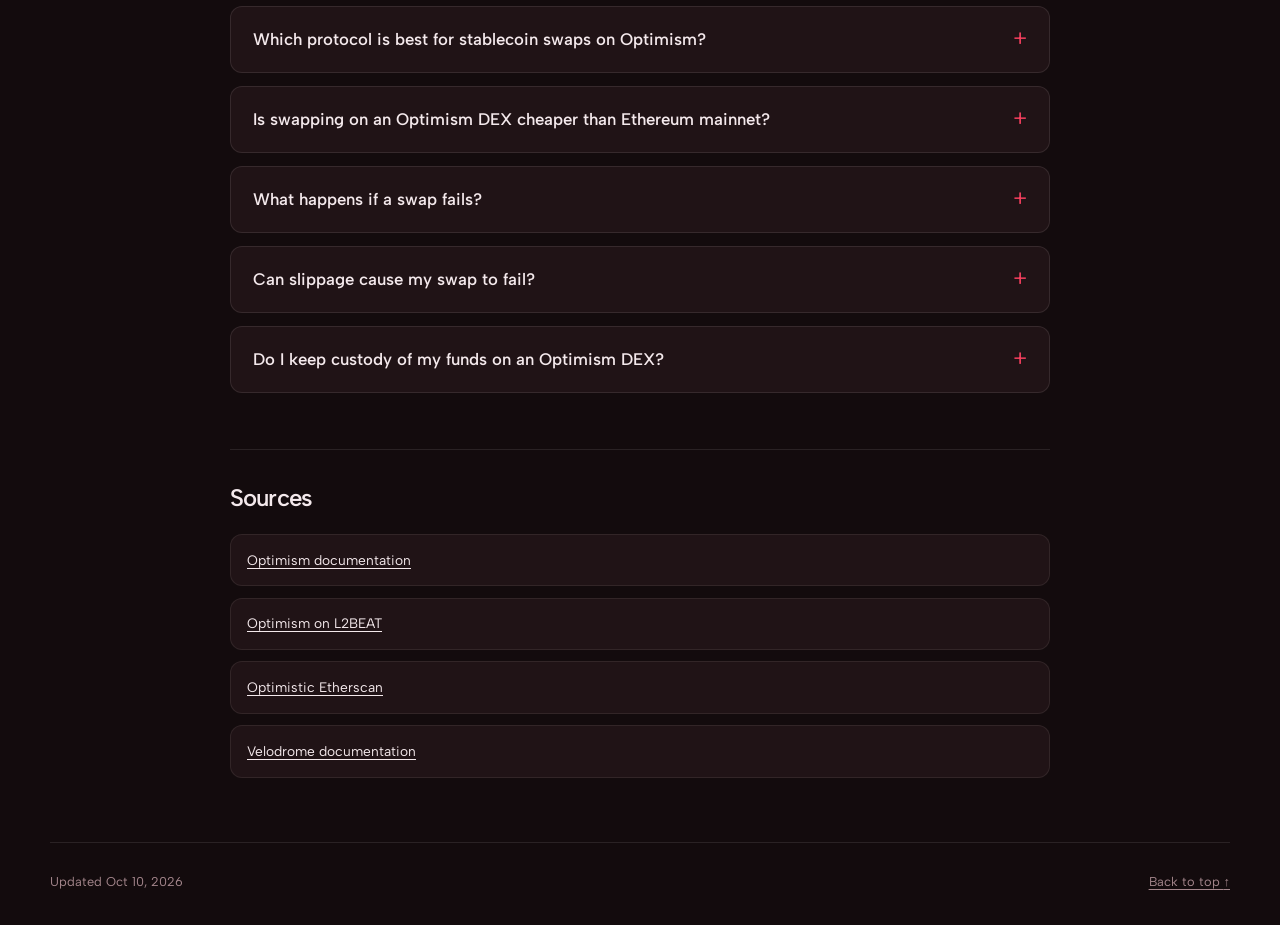
==== commit 961b5995: "Compact hero/widget; lowercase canonical" ====
--- a/index.html
+++ b/index.html
@@ -13,7 +13,7 @@
 <meta name="twitter:card" content="summary_large_image">
 <meta name="twitter:title" content="Optimism DEX">
 <link rel="preconnect" href="https://fonts.googleapis.com"><link rel="preconnect" href="https://fonts.gstatic.com" crossorigin><link rel="stylesheet" href="https://fonts.googleapis.com/css2?family=Albert+Sans:wght@400;500;600;700&family=Albert+Sans:wght@500;600;700&display=swap">
-<script type="application/ld+json">{"@context": "https://schema.org", "@graph": [{"@type": "WebSite", "@id": "https://optimism-dex.github.io/#website", "url": "https://optimism-dex.github.io/", "name": "Optimism DEX — Swap Tokens on Optimism L2"}, {"@type": "WebPage", "@id": "https://optimism-dex.github.io/#webpage", "url": "https://optimism-dex.github.io/", "name": "Optimism DEX — Swap Tokens on Optimism L2", "isPartOf": {"@id": "https://optimism-dex.github.io/#website"}, "description": "Swap tokens on an Optimism DEX with low ETH gas, on-chain liquidity pools, and full self-custody. See fees, slippage and swap times before you trade.", "datePublished": "2026-10-09", "dateModified": "2026-10-09"}, {"@type": "SoftwareApplication", "name": "Optimism DEX", "applicationCategory": "FinanceApplication", "operatingSystem": "Web", "offers": {"@type": "Offer", "price": "0", "priceCurrency": "USD"}}, {"@type": "BreadcrumbList", "itemListElement": [{"@type": "ListItem", "position": 1, "name": "Home", "item": "https://optimism-dex.github.io/"}, {"@type": "ListItem", "position": 2, "name": "Swaps"}, {"@type": "ListItem", "position": 3, "name": "Optimism DEX"}]}, {"@type": "FAQPage", "mainEntity": [{"@type": "Question", "name": "What is an Optimism DEX?", "acceptedAnswer": {"@type": "Answer", "text": "An Optimism DEX is a decentralized exchange built on the Optimism network, letting you swap tokens against on-chain liquidity pools from a self-custody wallet while paying gas in ETH instead of a separate token."}}, {"@type": "Question", "name": "Do I need ETH to trade on Optimism?", "acceptedAnswer": {"@type": "Answer", "text": "Yes. Optimism charges network gas in ETH, so you need a small ETH balance on the network to cover approvals and swaps, separate from any ETH you're trading."}}, {"@type": "Question", "name": "Which protocol is best for stablecoin swaps on Optimism?", "acceptedAnswer": {"@type": "Answer", "text": "Protocols built around concentrated, correlated-asset pools, such as Velodrome, generally offer lower slippage for stablecoin and ETH pairs than general-purpose pools."}}, {"@type": "Question", "name": "Is swapping on an Optimism DEX cheaper than Ethereum mainnet?", "acceptedAnswer": {"@type": "Answer", "text": "Yes, substantially. Optimism batches and compresses transaction data before settling to Ethereum, which is why swap gas on the network typically costs a small fraction of a mainnet swap."}}, {"@type": "Question", "name": "What happens if a swap fails?", "acceptedAnswer": {"@type": "Answer", "text": "A failed transaction reverts on-chain; you keep your tokens and only lose the small gas fee spent attempting it. Nothing moves until the transaction confirms successfully."}}, {"@type": "Question", "name": "Can slippage cause my swap to fail?", "acceptedAnswer": {"@type": "Answer", "text": "Yes. If the pool price moves beyond your slippage tolerance before the transaction confirms, the swap reverts rather than filling at a worse rate than you allowed."}}, {"@type": "Question", "name": "Do I keep custody of my funds on an Optimism DEX?", "acceptedAnswer": {"@type": "Answer", "text": "Yes. You connect your own wallet, sign each transaction yourself, and the exchange never takes custody of your tokens at any point."}}]}]}</script>
+<script type="application/ld+json">{"@context": "https://schema.org", "@graph": [{"@type": "WebSite", "@id": "https://optimism-dex.github.io/#website", "url": "https://optimism-dex.github.io/", "name": "Optimism DEX — Swap Tokens on Optimism L2"}, {"@type": "WebPage", "@id": "https://optimism-dex.github.io/#webpage", "url": "https://optimism-dex.github.io/", "name": "Optimism DEX — Swap Tokens on Optimism L2", "isPartOf": {"@id": "https://optimism-dex.github.io/#website"}, "description": "Swap tokens on an Optimism DEX with low ETH gas, on-chain liquidity pools, and full self-custody. See fees, slippage and swap times before you trade.", "datePublished": "2026-10-10", "dateModified": "2026-10-10"}, {"@type": "SoftwareApplication", "name": "Optimism DEX", "applicationCategory": "FinanceApplication", "operatingSystem": "Web", "offers": {"@type": "Offer", "price": "0", "priceCurrency": "USD"}}, {"@type": "BreadcrumbList", "itemListElement": [{"@type": "ListItem", "position": 1, "name": "Home", "item": "https://optimism-dex.github.io/"}, {"@type": "ListItem", "position": 2, "name": "Swaps"}, {"@type": "ListItem", "position": 3, "name": "Optimism DEX"}]}, {"@type": "FAQPage", "mainEntity": [{"@type": "Question", "name": "What is an Optimism DEX?", "acceptedAnswer": {"@type": "Answer", "text": "An Optimism DEX is a decentralized exchange built on the Optimism network, letting you swap tokens against on-chain liquidity pools from a self-custody wallet while paying gas in ETH instead of a separate token."}}, {"@type": "Question", "name": "Do I need ETH to trade on Optimism?", "acceptedAnswer": {"@type": "Answer", "text": "Yes. Optimism charges network gas in ETH, so you need a small ETH balance on the network to cover approvals and swaps, separate from any ETH you're trading."}}, {"@type": "Question", "name": "Which protocol is best for stablecoin swaps on Optimism?", "acceptedAnswer": {"@type": "Answer", "text": "Protocols built around concentrated, correlated-asset pools, such as Velodrome, generally offer lower slippage for stablecoin and ETH pairs than general-purpose pools."}}, {"@type": "Question", "name": "Is swapping on an Optimism DEX cheaper than Ethereum mainnet?", "acceptedAnswer": {"@type": "Answer", "text": "Yes, substantially. Optimism batches and compresses transaction data before settling to Ethereum, which is why swap gas on the network typically costs a small fraction of a mainnet swap."}}, {"@type": "Question", "name": "What happens if a swap fails?", "acceptedAnswer": {"@type": "Answer", "text": "A failed transaction reverts on-chain; you keep your tokens and only lose the small gas fee spent attempting it. Nothing moves until the transaction confirms successfully."}}, {"@type": "Question", "name": "Can slippage cause my swap to fail?", "acceptedAnswer": {"@type": "Answer", "text": "Yes. If the pool price moves beyond your slippage tolerance before the transaction confirms, the swap reverts rather than filling at a worse rate than you allowed."}}, {"@type": "Question", "name": "Do I keep custody of my funds on an Optimism DEX?", "acceptedAnswer": {"@type": "Answer", "text": "Yes. You connect your own wallet, sign each transaction yourself, and the exchange never takes custody of your tokens at any point."}}]}]}</script>
 <style>
 :root{--bg:#130B0D;--surface:#201316;--text:#F4E9EC;--muted:#A4868C;--accent:#F43F5E;--accent-ink:#FFFFFF;--radius:12px;--display:"Albert Sans";--body:"Albert Sans"}
 *{box-sizing:border-box}
@@ -40,7 +40,7 @@
 .cf03d94 ol,.cf03d94 ul{display:flex;flex-wrap:wrap;align-items:center;gap:.5rem;margin:0;padding:0;list-style:none}
 .cf03d94 a{color:var(--muted)}
 .cf03d94 [aria-current]{color:var(--text)}
-.c92eef3{display:grid;grid-template-columns:minmax(0,1.12fr) minmax(0,1fr);align-items:center;gap:clamp(2rem,6vw,5.5rem);padding:3.5rem 0 5rem}
+.c92eef3{display:grid;grid-template-columns:minmax(0,1.12fr) minmax(0,1fr);align-items:start;gap:clamp(1.75rem,5vw,4rem);padding:2.25rem 0 3.5rem}
 .cf8756e{min-width:0}
 .cbeef2c{display:inline-flex;align-items:center;gap:.6rem;margin:0 0 1.4rem;color:var(--muted);font-size:.88rem}
 .cbeef2c::before{content:"";width:8px;height:8px;border-radius:50%;background:var(--accent);box-shadow:0 0 0 5px color-mix(in srgb,var(--accent) 10%,transparent)}
@@ -122,7 +122,7 @@
 .c14136f{display:flex;align-items:center;justify-content:space-between;gap:1rem;margin-top:4rem;padding:1.75rem 0 2rem;border-top:1px solid color-mix(in srgb,var(--text) 10%,transparent);color:var(--muted);font-size:.8rem}
 .c14136f p{margin:0}
 .c14136f a{color:var(--muted)}
-@media(min-width:1500px){.c92eef3{padding-top:5rem;padding-bottom:6rem}}
+@media(min-width:1500px){.c92eef3{padding-top:2.75rem;padding-bottom:4rem}}
 @media(max-width:850px){.c92eef3{grid-template-columns:1fr;gap:2.5rem;padding-top:2.5rem;padding-bottom:3rem}.cf8756e{max-width:640px}.c151649{width:100%;max-width:560px;justify-self:center}h1{font-size:clamp(2.5rem,7vw,4rem)}.cf9bbd7{max-width:58ch}.c428fe8{margin-bottom:3rem}.c03d3cb{gap:1rem}}
 @media(max-width:540px){.c234f6c{width:calc(100% - 32px)}.cbdefd3{min-height:78px;gap:.75rem}.c8325dd{font-size:.95rem;gap:.5rem}.c426100{width:30px;height:30px}.c03d3cb>a:not(.cdb9fd1){display:none}.cdb9fd1{padding:.5rem .75rem;font-size:.8rem}.c16da08{padding-top:1.25rem}.c92eef3{padding-top:2rem;gap:2rem}h1{font-size:2.65rem}.cf9bbd7{font-size:1rem}.cf8756e>.cd11686{width:100%}.c61c1d0{text-align:center}.c151649{padding:8px;border-radius:calc(var(--radius) + 8px)}.c2267fa{padding:1.2rem}.c428fe8{padding:1.4rem 1.1rem}.ce35a0a{display:block;overflow-x:auto}.ce35a0a th,.ce35a0a td{min-width:125px;padding:.8rem .65rem}.c1b536c{padding-left:1rem}.cf30bc0{padding-left:1rem;padding-right:1rem}.c14136f{align-items:flex-start;flex-direction:column;margin-top:3rem}.c905440{margin-bottom:2rem;padding-bottom:2rem}}
 @media(prefers-reduced-motion:reduce){html{scroll-behavior:auto}*,*::before,*::after{transition:none!important}.cd11686:hover{transform:none}}
@@ -204,7 +204,7 @@
 <li><a class="ce729ca" href="https://optimistic.etherscan.io/" rel="nofollow noopener" target="_blank">Optimistic Etherscan</a></li>
 <li><a class="ce729ca" href="https://docs.velodrome.finance/" rel="nofollow noopener" target="_blank">Velodrome documentation</a></li></ul>
 </section>
-<footer class="c14136f"><p>Updated Oct 09, 2026</p><a href="#top">Back to top <span aria-hidden="true">↑</span></a></footer>
+<footer class="c14136f"><p>Updated Oct 10, 2026</p><a href="#top">Back to top <span aria-hidden="true">↑</span></a></footer>
 </div>
 <script>
 (() => {
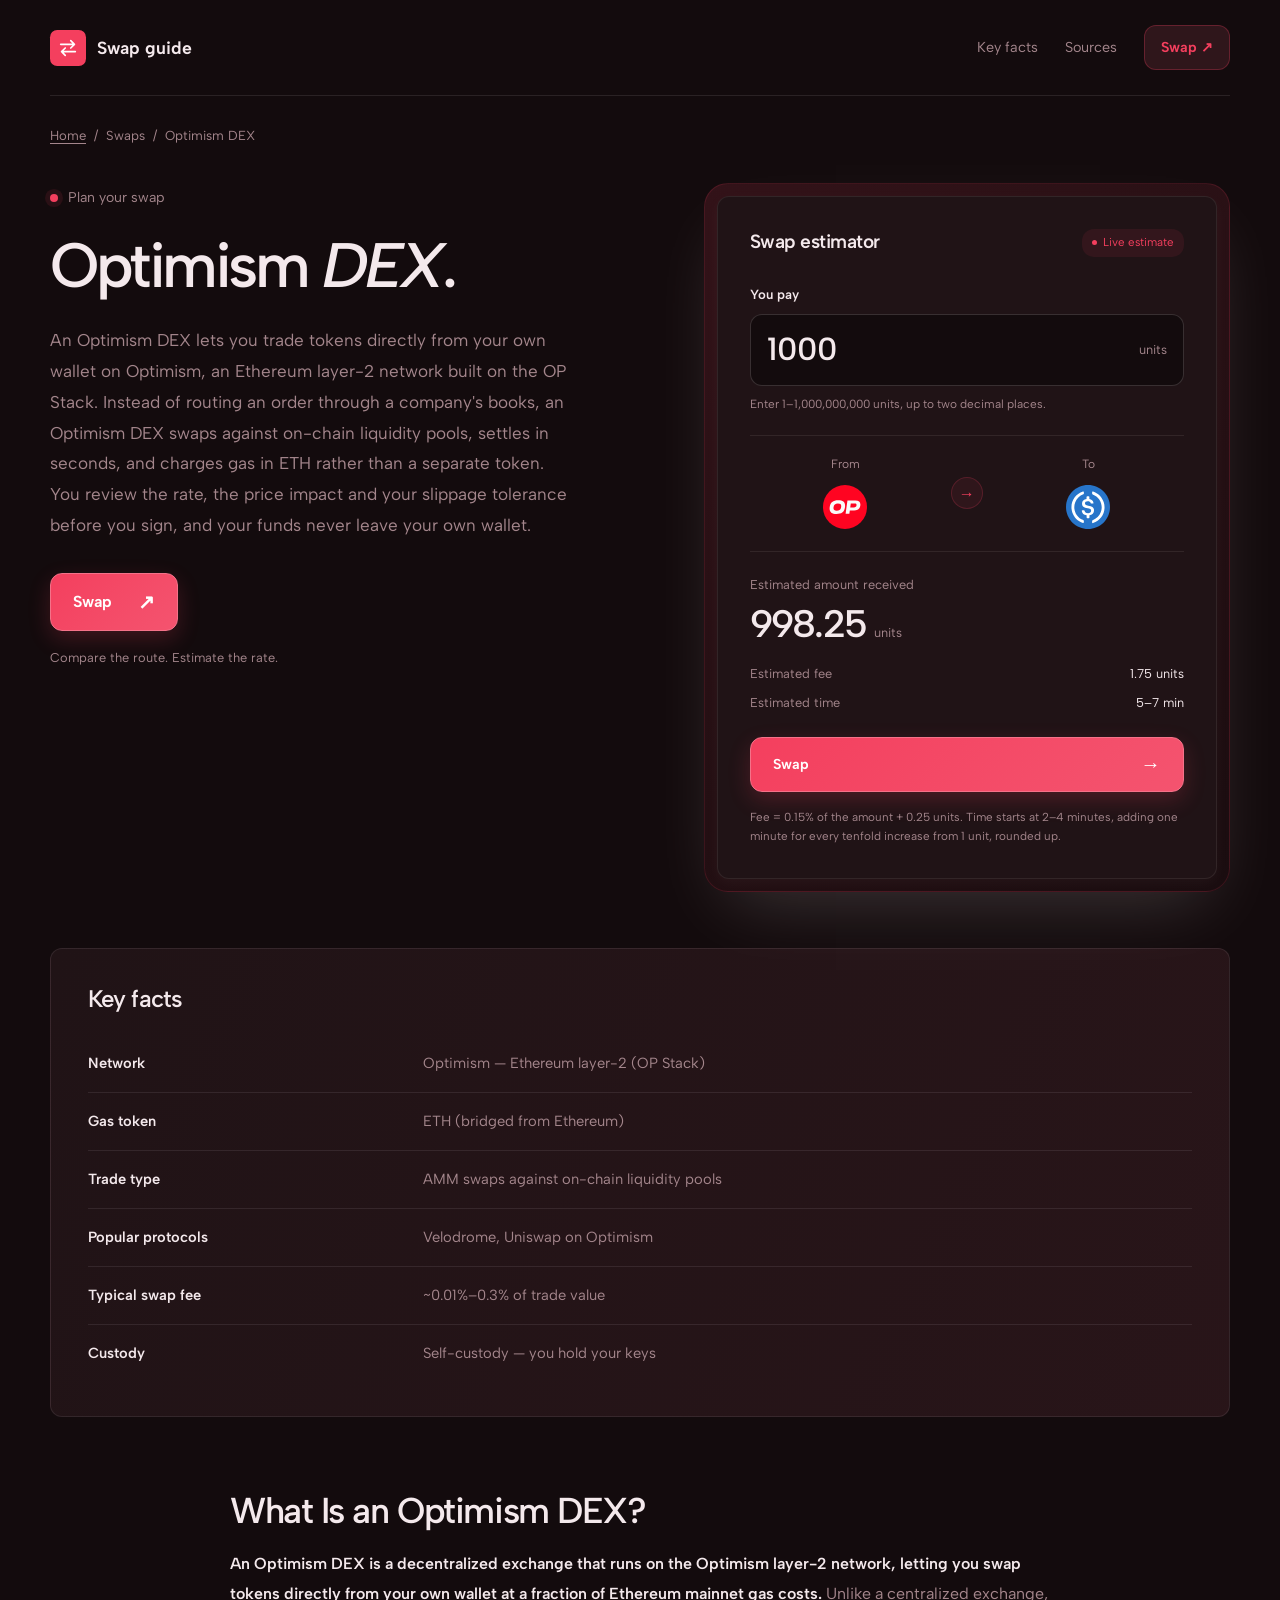
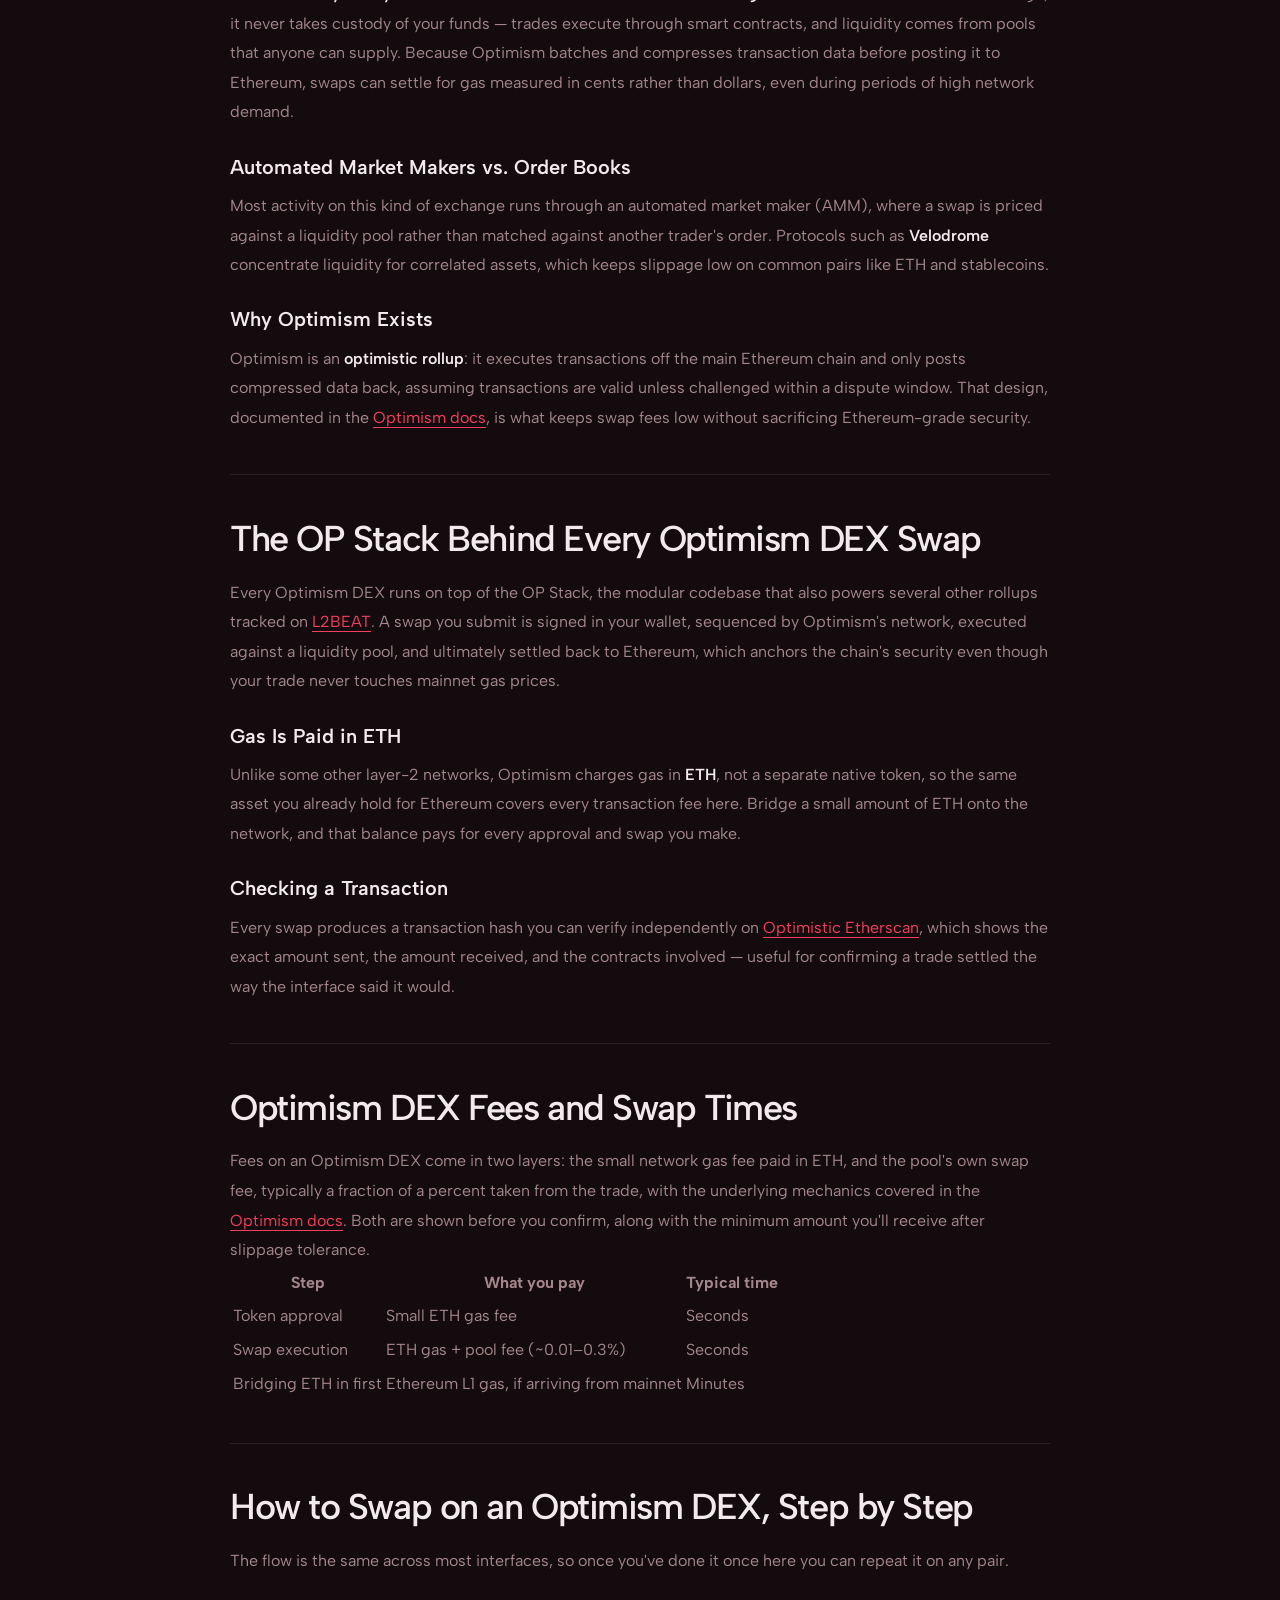
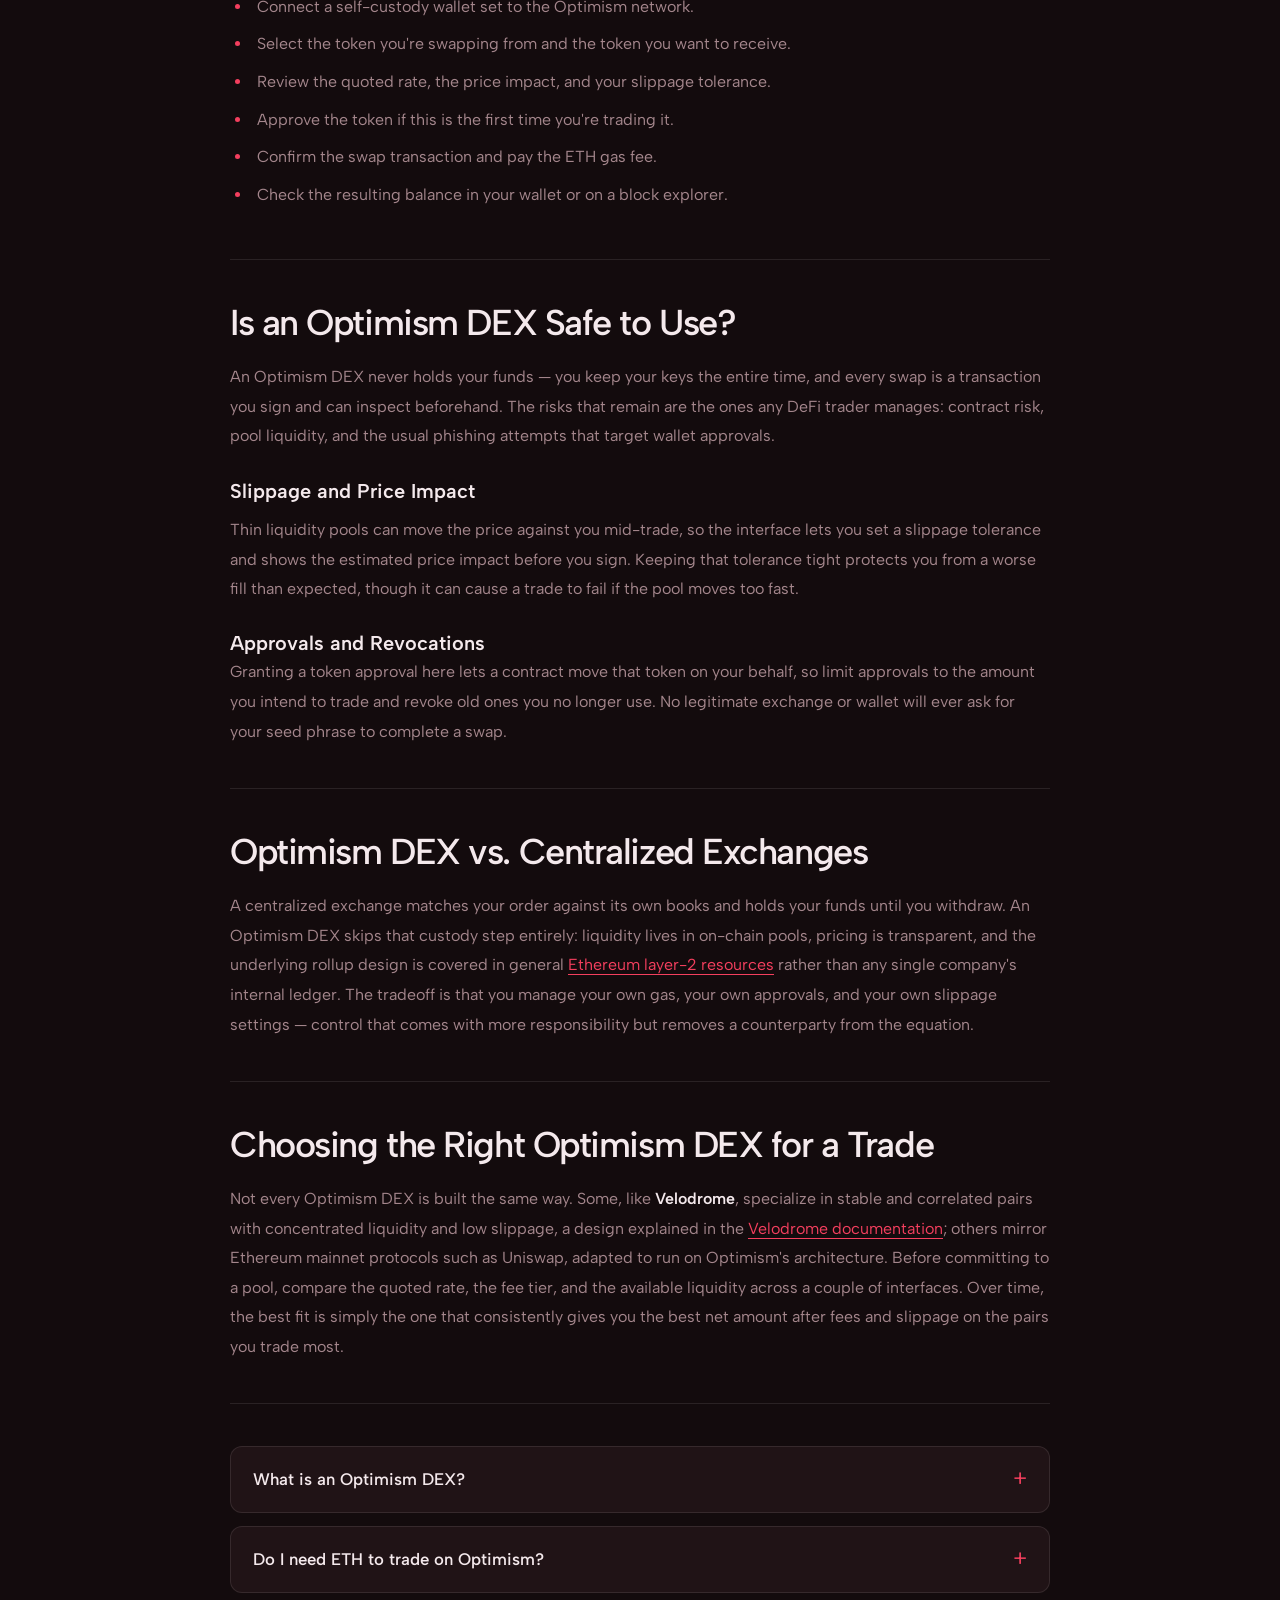
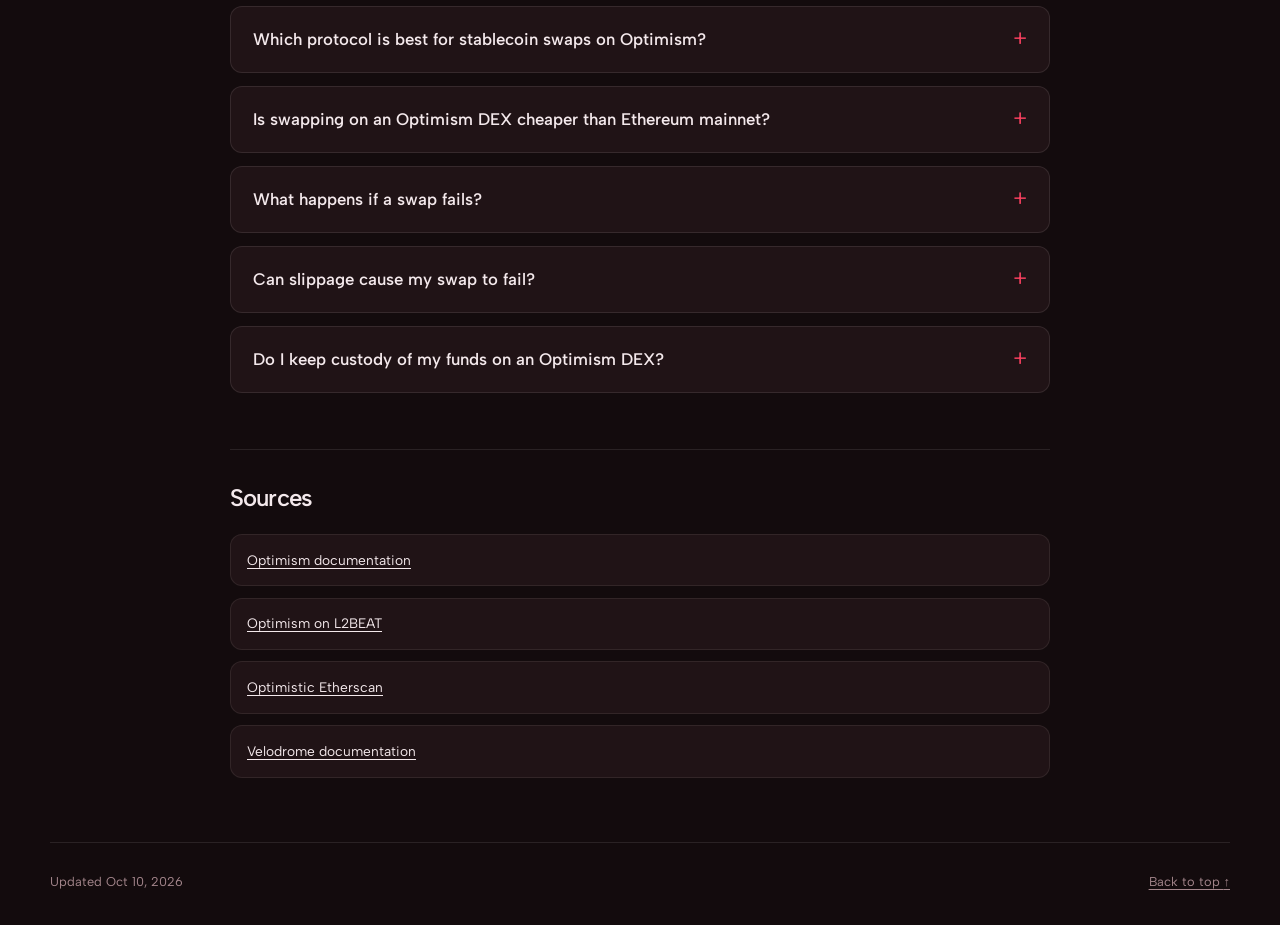
==== commit 4c85effb: "Compact hero; action-verb CTA (swap/bridge/stake)" ====
--- a/index.html
+++ b/index.html
@@ -133,7 +133,7 @@
 <header class="c234f6c">
 <nav class="cbdefd3" aria-label="Main navigation">
 <a class="c8325dd" href="#top"><span class="c426100" aria-hidden="true"><svg viewBox="0 0 24 24"><path d="M4 8h15m-4-4 4 4-4 4M20 16H5m4-4-4 4 4 4"/></svg></span>Swap guide</a>
-<div class="c03d3cb"><a href="#key-facts">Key facts</a><a href="#sources">Sources</a><a class="cdb9fd1" href="dashboard/">Open app <span aria-hidden="true">↗</span></a></div>
+<div class="c03d3cb"><a href="#key-facts">Key facts</a><a href="#sources">Sources</a><a class="cdb9fd1" href="dashboard/">Swap <span aria-hidden="true">↗</span></a></div>
 </nav>
 </header>
 <div class="c234f6c">
@@ -143,7 +143,7 @@
 <p class="cbeef2c">Plan your swap</p>
 <h1 id="hero-title">Optimism <em>DEX</em>.</h1>
 <p class="cf9bbd7">An Optimism DEX lets you trade tokens directly from your own wallet on Optimism, an Ethereum layer-2 network built on the OP Stack. Instead of routing an order through a company's books, an Optimism DEX swaps against on-chain liquidity pools, settles in seconds, and charges gas in ETH rather than a separate token. You review the rate, the price impact and your slippage tolerance before you sign, and your funds never leave your own wallet.</p>
-<a class="cd11686" href="dashboard/">Start a swap <span class="cd8d005" aria-hidden="true">↗</span></a>
+<a class="cd11686" href="dashboard/">Swap <span class="cd8d005" aria-hidden="true">↗</span></a>
 <p class="c61c1d0">Compare the route. Estimate the rate.</p>
 </div>
 <aside class="c151649" aria-labelledby="estimator-title">
@@ -166,7 +166,7 @@
 <div><dt>Estimated time</dt><dd><output id="time" for="amount">5–7 min</output></dd></div>
 </dl>
 </div>
-<a class="cd11686" href="dashboard/">Continue <span class="cd8d005" aria-hidden="true">→</span></a>
+<a class="cd11686" href="dashboard/">Swap <span class="cd8d005" aria-hidden="true">→</span></a>
 <p class="cf3e5ec">Fee = 0.15% of the amount + 0.25 units. Time starts at 2–4 minutes, adding one minute for every tenfold increase from 1 unit, rounded up.</p>
 <noscript><p class="c8836aa">Enable JavaScript to update the estimate as you change the amount.</p></noscript>
 </div>
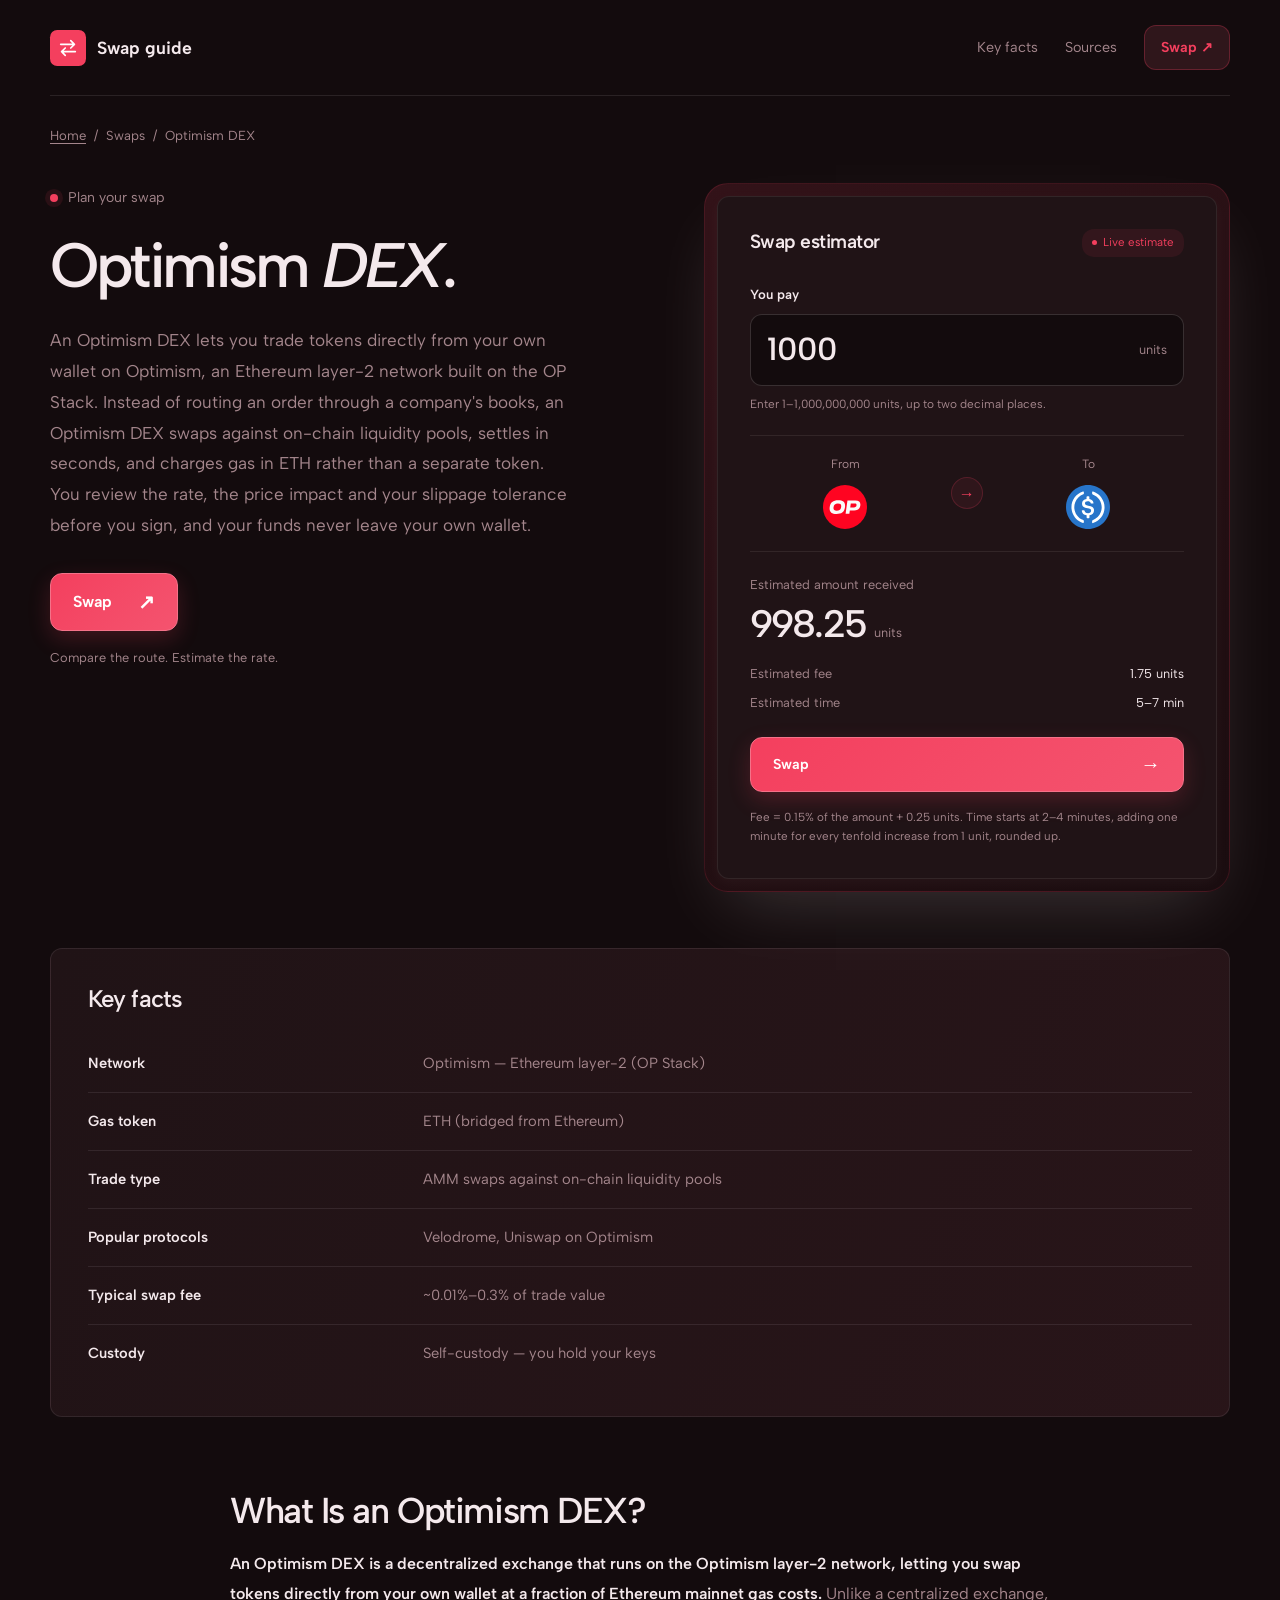
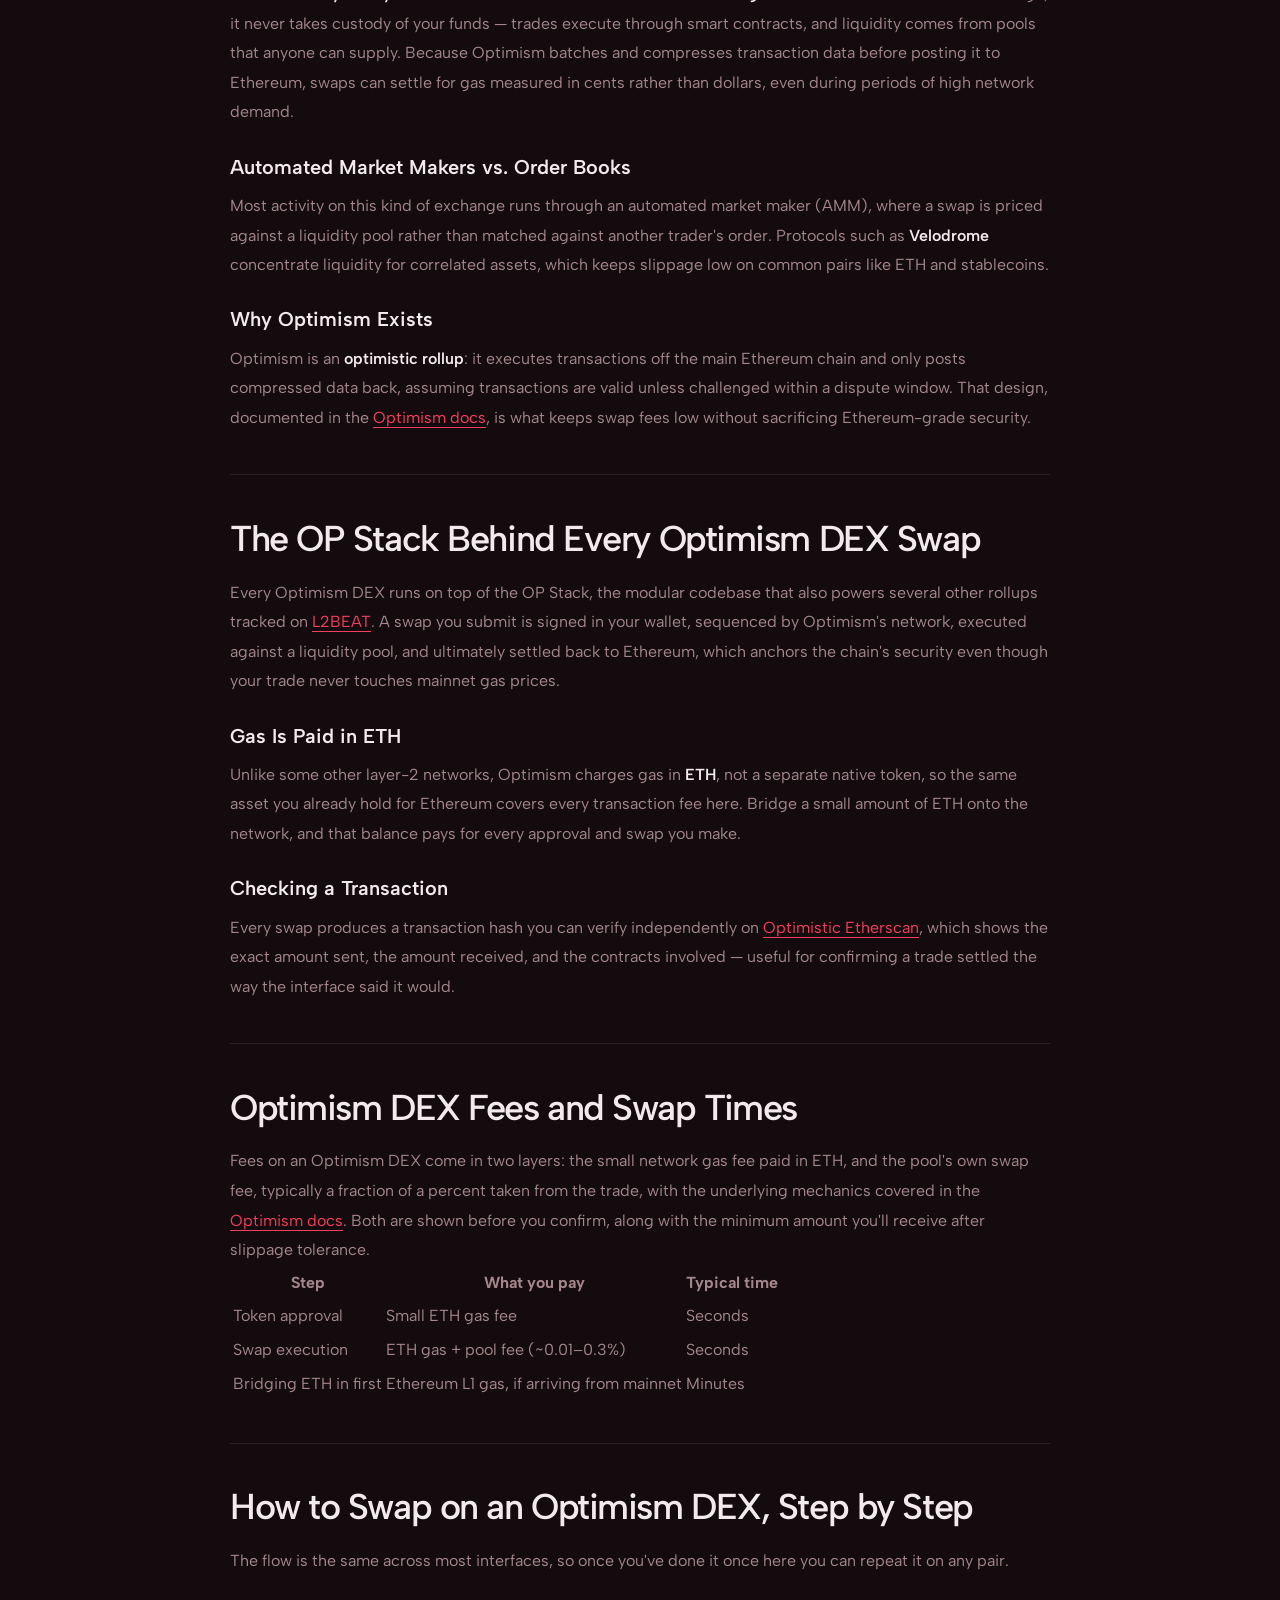
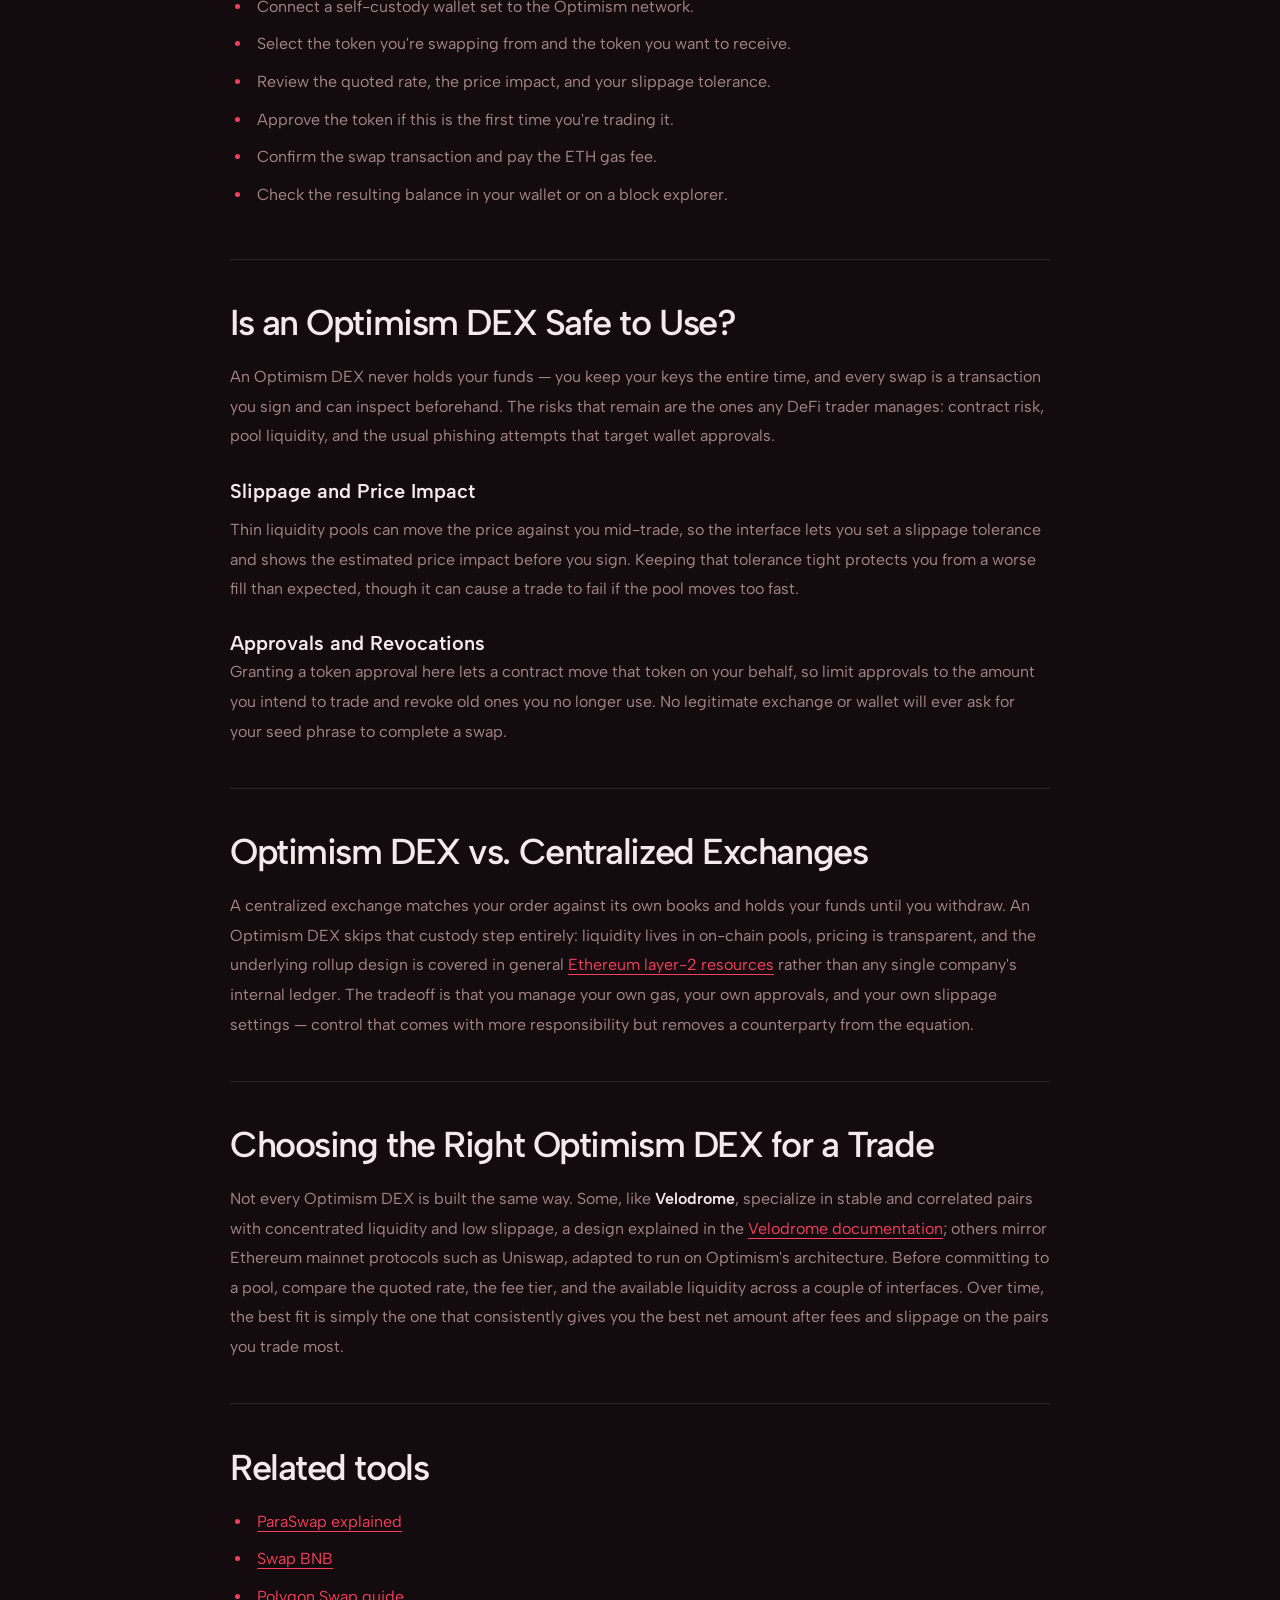
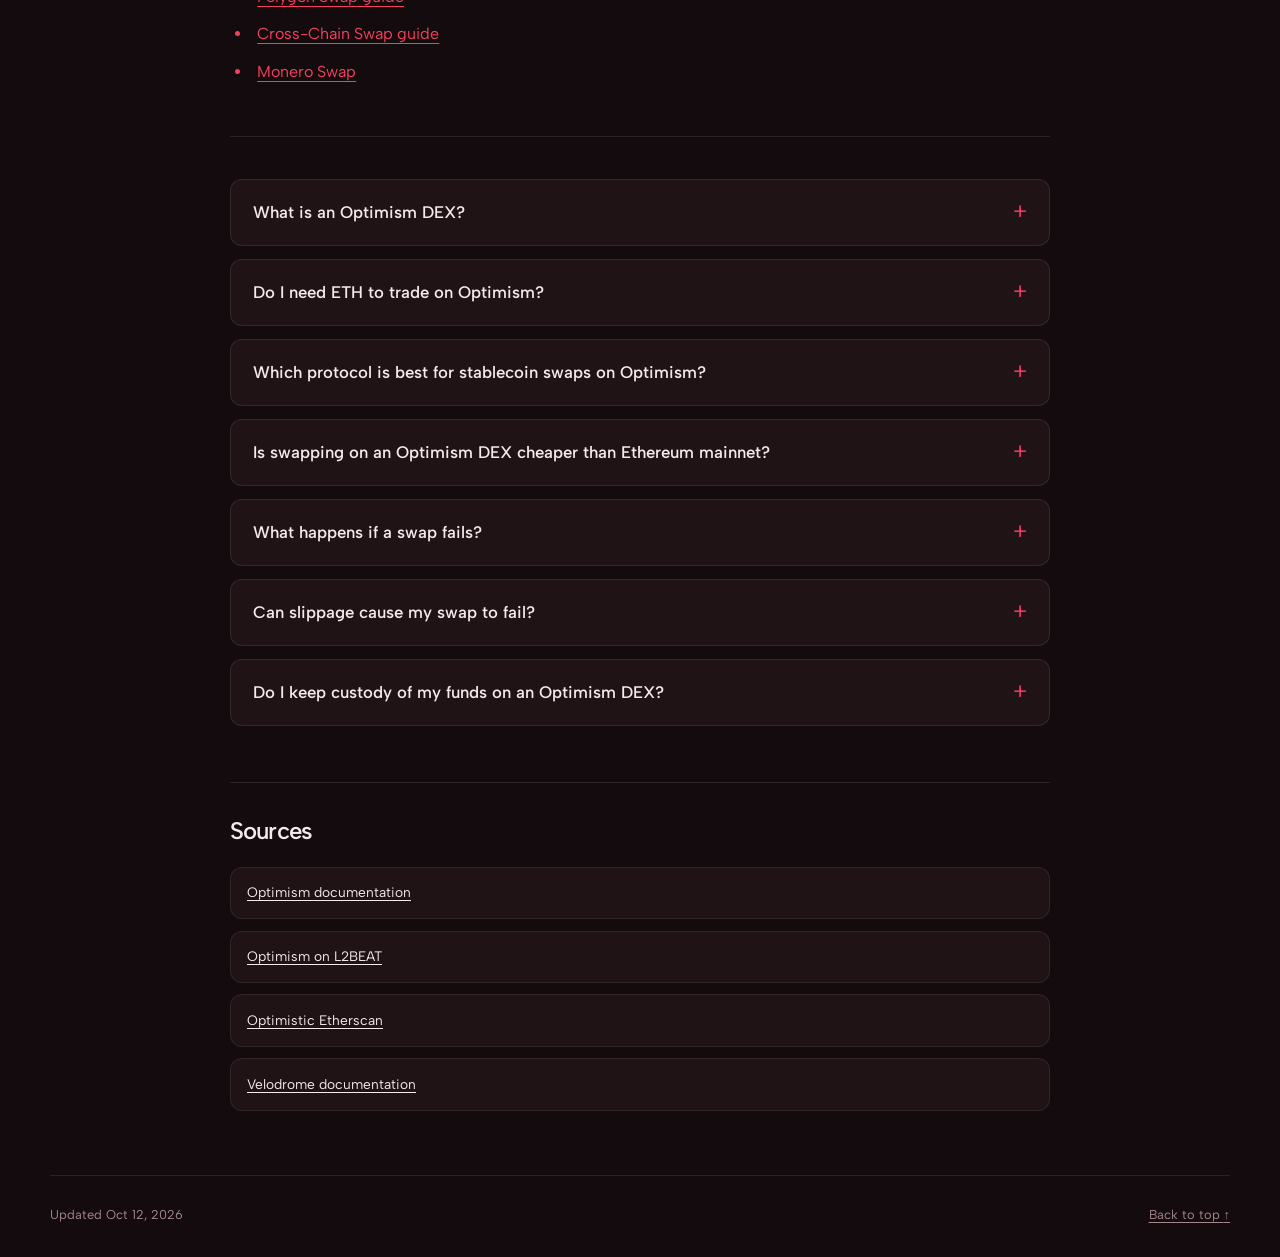
==== commit 1a719ba6: "Internal network interlinking (Related block, dofollow)" ====
--- a/index.html
+++ b/index.html
@@ -13,7 +13,7 @@
 <meta name="twitter:card" content="summary_large_image">
 <meta name="twitter:title" content="Optimism DEX">
 <link rel="preconnect" href="https://fonts.googleapis.com"><link rel="preconnect" href="https://fonts.gstatic.com" crossorigin><link rel="stylesheet" href="https://fonts.googleapis.com/css2?family=Albert+Sans:wght@400;500;600;700&family=Albert+Sans:wght@500;600;700&display=swap">
-<script type="application/ld+json">{"@context": "https://schema.org", "@graph": [{"@type": "WebSite", "@id": "https://optimism-dex.github.io/#website", "url": "https://optimism-dex.github.io/", "name": "Optimism DEX — Swap Tokens on Optimism L2"}, {"@type": "WebPage", "@id": "https://optimism-dex.github.io/#webpage", "url": "https://optimism-dex.github.io/", "name": "Optimism DEX — Swap Tokens on Optimism L2", "isPartOf": {"@id": "https://optimism-dex.github.io/#website"}, "description": "Swap tokens on an Optimism DEX with low ETH gas, on-chain liquidity pools, and full self-custody. See fees, slippage and swap times before you trade.", "datePublished": "2026-10-10", "dateModified": "2026-10-10"}, {"@type": "SoftwareApplication", "name": "Optimism DEX", "applicationCategory": "FinanceApplication", "operatingSystem": "Web", "offers": {"@type": "Offer", "price": "0", "priceCurrency": "USD"}}, {"@type": "BreadcrumbList", "itemListElement": [{"@type": "ListItem", "position": 1, "name": "Home", "item": "https://optimism-dex.github.io/"}, {"@type": "ListItem", "position": 2, "name": "Swaps"}, {"@type": "ListItem", "position": 3, "name": "Optimism DEX"}]}, {"@type": "FAQPage", "mainEntity": [{"@type": "Question", "name": "What is an Optimism DEX?", "acceptedAnswer": {"@type": "Answer", "text": "An Optimism DEX is a decentralized exchange built on the Optimism network, letting you swap tokens against on-chain liquidity pools from a self-custody wallet while paying gas in ETH instead of a separate token."}}, {"@type": "Question", "name": "Do I need ETH to trade on Optimism?", "acceptedAnswer": {"@type": "Answer", "text": "Yes. Optimism charges network gas in ETH, so you need a small ETH balance on the network to cover approvals and swaps, separate from any ETH you're trading."}}, {"@type": "Question", "name": "Which protocol is best for stablecoin swaps on Optimism?", "acceptedAnswer": {"@type": "Answer", "text": "Protocols built around concentrated, correlated-asset pools, such as Velodrome, generally offer lower slippage for stablecoin and ETH pairs than general-purpose pools."}}, {"@type": "Question", "name": "Is swapping on an Optimism DEX cheaper than Ethereum mainnet?", "acceptedAnswer": {"@type": "Answer", "text": "Yes, substantially. Optimism batches and compresses transaction data before settling to Ethereum, which is why swap gas on the network typically costs a small fraction of a mainnet swap."}}, {"@type": "Question", "name": "What happens if a swap fails?", "acceptedAnswer": {"@type": "Answer", "text": "A failed transaction reverts on-chain; you keep your tokens and only lose the small gas fee spent attempting it. Nothing moves until the transaction confirms successfully."}}, {"@type": "Question", "name": "Can slippage cause my swap to fail?", "acceptedAnswer": {"@type": "Answer", "text": "Yes. If the pool price moves beyond your slippage tolerance before the transaction confirms, the swap reverts rather than filling at a worse rate than you allowed."}}, {"@type": "Question", "name": "Do I keep custody of my funds on an Optimism DEX?", "acceptedAnswer": {"@type": "Answer", "text": "Yes. You connect your own wallet, sign each transaction yourself, and the exchange never takes custody of your tokens at any point."}}]}]}</script>
+<script type="application/ld+json">{"@context": "https://schema.org", "@graph": [{"@type": "WebSite", "@id": "https://optimism-dex.github.io/#website", "url": "https://optimism-dex.github.io/", "name": "Optimism DEX — Swap Tokens on Optimism L2"}, {"@type": "WebPage", "@id": "https://optimism-dex.github.io/#webpage", "url": "https://optimism-dex.github.io/", "name": "Optimism DEX — Swap Tokens on Optimism L2", "isPartOf": {"@id": "https://optimism-dex.github.io/#website"}, "description": "Swap tokens on an Optimism DEX with low ETH gas, on-chain liquidity pools, and full self-custody. See fees, slippage and swap times before you trade.", "datePublished": "2026-10-12", "dateModified": "2026-10-12"}, {"@type": "SoftwareApplication", "name": "Optimism DEX", "applicationCategory": "FinanceApplication", "operatingSystem": "Web", "offers": {"@type": "Offer", "price": "0", "priceCurrency": "USD"}}, {"@type": "BreadcrumbList", "itemListElement": [{"@type": "ListItem", "position": 1, "name": "Home", "item": "https://optimism-dex.github.io/"}, {"@type": "ListItem", "position": 2, "name": "Swaps"}, {"@type": "ListItem", "position": 3, "name": "Optimism DEX"}]}, {"@type": "FAQPage", "mainEntity": [{"@type": "Question", "name": "What is an Optimism DEX?", "acceptedAnswer": {"@type": "Answer", "text": "An Optimism DEX is a decentralized exchange built on the Optimism network, letting you swap tokens against on-chain liquidity pools from a self-custody wallet while paying gas in ETH instead of a separate token."}}, {"@type": "Question", "name": "Do I need ETH to trade on Optimism?", "acceptedAnswer": {"@type": "Answer", "text": "Yes. Optimism charges network gas in ETH, so you need a small ETH balance on the network to cover approvals and swaps, separate from any ETH you're trading."}}, {"@type": "Question", "name": "Which protocol is best for stablecoin swaps on Optimism?", "acceptedAnswer": {"@type": "Answer", "text": "Protocols built around concentrated, correlated-asset pools, such as Velodrome, generally offer lower slippage for stablecoin and ETH pairs than general-purpose pools."}}, {"@type": "Question", "name": "Is swapping on an Optimism DEX cheaper than Ethereum mainnet?", "acceptedAnswer": {"@type": "Answer", "text": "Yes, substantially. Optimism batches and compresses transaction data before settling to Ethereum, which is why swap gas on the network typically costs a small fraction of a mainnet swap."}}, {"@type": "Question", "name": "What happens if a swap fails?", "acceptedAnswer": {"@type": "Answer", "text": "A failed transaction reverts on-chain; you keep your tokens and only lose the small gas fee spent attempting it. Nothing moves until the transaction confirms successfully."}}, {"@type": "Question", "name": "Can slippage cause my swap to fail?", "acceptedAnswer": {"@type": "Answer", "text": "Yes. If the pool price moves beyond your slippage tolerance before the transaction confirms, the swap reverts rather than filling at a worse rate than you allowed."}}, {"@type": "Question", "name": "Do I keep custody of my funds on an Optimism DEX?", "acceptedAnswer": {"@type": "Answer", "text": "Yes. You connect your own wallet, sign each transaction yourself, and the exchange never takes custody of your tokens at any point."}}]}]}</script>
 <style>
 :root{--bg:#130B0D;--surface:#201316;--text:#F4E9EC;--muted:#A4868C;--accent:#F43F5E;--accent-ink:#FFFFFF;--radius:12px;--display:"Albert Sans";--body:"Albert Sans"}
 *{box-sizing:border-box}
@@ -188,7 +188,7 @@
 <section class="c905440"><h2 class="c5a2767">How to Swap on an Optimism DEX, Step by Step</h2><div class="ce9d2e5">The flow is the same across most interfaces, so once you've done it once here you can repeat it on any pair.<ul><li>Connect a self-custody wallet set to the Optimism network.</li><li>Select the token you're swapping from and the token you want to receive.</li><li>Review the quoted rate, the price impact, and your slippage tolerance.</li><li>Approve the token if this is the first time you're trading it.</li><li>Confirm the swap transaction and pay the ETH gas fee.</li><li>Check the resulting balance in your wallet or on a block explorer.</li></ul></div></section>
 <section class="c905440"><h2 class="c5a2767">Is an Optimism DEX Safe to Use?</h2><div class="ce9d2e5">An Optimism DEX never holds your funds — you keep your keys the entire time, and every swap is a transaction you sign and can inspect beforehand. The risks that remain are the ones any DeFi trader manages: contract risk, pool liquidity, and the usual phishing attempts that target wallet approvals.<h3>Slippage and Price Impact</h3>Thin liquidity pools can move the price against you mid-trade, so the interface lets you set a slippage tolerance and shows the estimated price impact before you sign. Keeping that tolerance tight protects you from a worse fill than expected, though it can cause a trade to fail if the pool moves too fast.<h3>Approvals and Revocations</h3>Granting a token approval here lets a contract move that token on your behalf, so limit approvals to the amount you intend to trade and revoke old ones you no longer use. No legitimate exchange or wallet will ever ask for your seed phrase to complete a swap.</div></section>
 <section class="c905440"><h2 class="c5a2767">Optimism DEX vs. Centralized Exchanges</h2><div class="ce9d2e5">A centralized exchange matches your order against its own books and holds your funds until you withdraw. An Optimism DEX skips that custody step entirely: liquidity lives in on-chain pools, pricing is transparent, and the underlying rollup design is covered in general <a href="https://ethereum.org/en/layer-2/" rel="nofollow noopener" target="_blank">Ethereum layer-2 resources</a> rather than any single company's internal ledger. The tradeoff is that you manage your own gas, your own approvals, and your own slippage settings — control that comes with more responsibility but removes a counterparty from the equation.</div></section>
-<section class="c905440"><h2 class="c5a2767">Choosing the Right Optimism DEX for a Trade</h2><div class="ce9d2e5">Not every Optimism DEX is built the same way. Some, like <strong>Velodrome</strong>, specialize in stable and correlated pairs with concentrated liquidity and low slippage, a design explained in the <a href="https://docs.velodrome.finance/" rel="nofollow noopener" target="_blank">Velodrome documentation</a>; others mirror Ethereum mainnet protocols such as Uniswap, adapted to run on Optimism's architecture. Before committing to a pool, compare the quoted rate, the fee tier, and the available liquidity across a couple of interfaces. Over time, the best fit is simply the one that consistently gives you the best net amount after fees and slippage on the pairs you trade most.</div></section>
+<section class="c905440"><h2 class="c5a2767">Choosing the Right Optimism DEX for a Trade</h2><div class="ce9d2e5">Not every Optimism DEX is built the same way. Some, like <strong>Velodrome</strong>, specialize in stable and correlated pairs with concentrated liquidity and low slippage, a design explained in the <a href="https://docs.velodrome.finance/" rel="nofollow noopener" target="_blank">Velodrome documentation</a>; others mirror Ethereum mainnet protocols such as Uniswap, adapted to run on Optimism's architecture. Before committing to a pool, compare the quoted rate, the fee tier, and the available liquidity across a couple of interfaces. Over time, the best fit is simply the one that consistently gives you the best net amount after fees and slippage on the pairs you trade most.</div></section><section class="c905440 c360212" id="related"><h2 class="c5a2767">Related tools</h2><div class="ce9d2e5"><ul><li><a href="https://paraswap-app.github.io/">ParaSwap explained</a></li><li><a href="https://swap-bnb.github.io/">Swap BNB</a></li><li><a href="https://polygon-swap.github.io/">Polygon Swap guide</a></li><li><a href="https://crosschain-swap.github.io/">Cross-Chain Swap guide</a></li><li><a href="https://swap-monero.github.io/">Monero Swap</a></li></ul></div></section>
 <details class="cec9d7a"><summary class="c1b536c">What is an Optimism DEX?</summary><div class="cf30bc0">An Optimism DEX is a decentralized exchange built on the Optimism network, letting you swap tokens against on-chain liquidity pools from a self-custody wallet while paying gas in ETH instead of a separate token.</div></details>
 <details class="cec9d7a"><summary class="c1b536c">Do I need ETH to trade on Optimism?</summary><div class="cf30bc0">Yes. Optimism charges network gas in ETH, so you need a small ETH balance on the network to cover approvals and swaps, separate from any ETH you're trading.</div></details>
 <details class="cec9d7a"><summary class="c1b536c">Which protocol is best for stablecoin swaps on Optimism?</summary><div class="cf30bc0">Protocols built around concentrated, correlated-asset pools, such as Velodrome, generally offer lower slippage for stablecoin and ETH pairs than general-purpose pools.</div></details>
@@ -204,7 +204,7 @@
 <li><a class="ce729ca" href="https://optimistic.etherscan.io/" rel="nofollow noopener" target="_blank">Optimistic Etherscan</a></li>
 <li><a class="ce729ca" href="https://docs.velodrome.finance/" rel="nofollow noopener" target="_blank">Velodrome documentation</a></li></ul>
 </section>
-<footer class="c14136f"><p>Updated Oct 10, 2026</p><a href="#top">Back to top <span aria-hidden="true">↑</span></a></footer>
+<footer class="c14136f"><p>Updated Oct 12, 2026</p><a href="#top">Back to top <span aria-hidden="true">↑</span></a></footer>
 </div>
 <script>
 (() => {
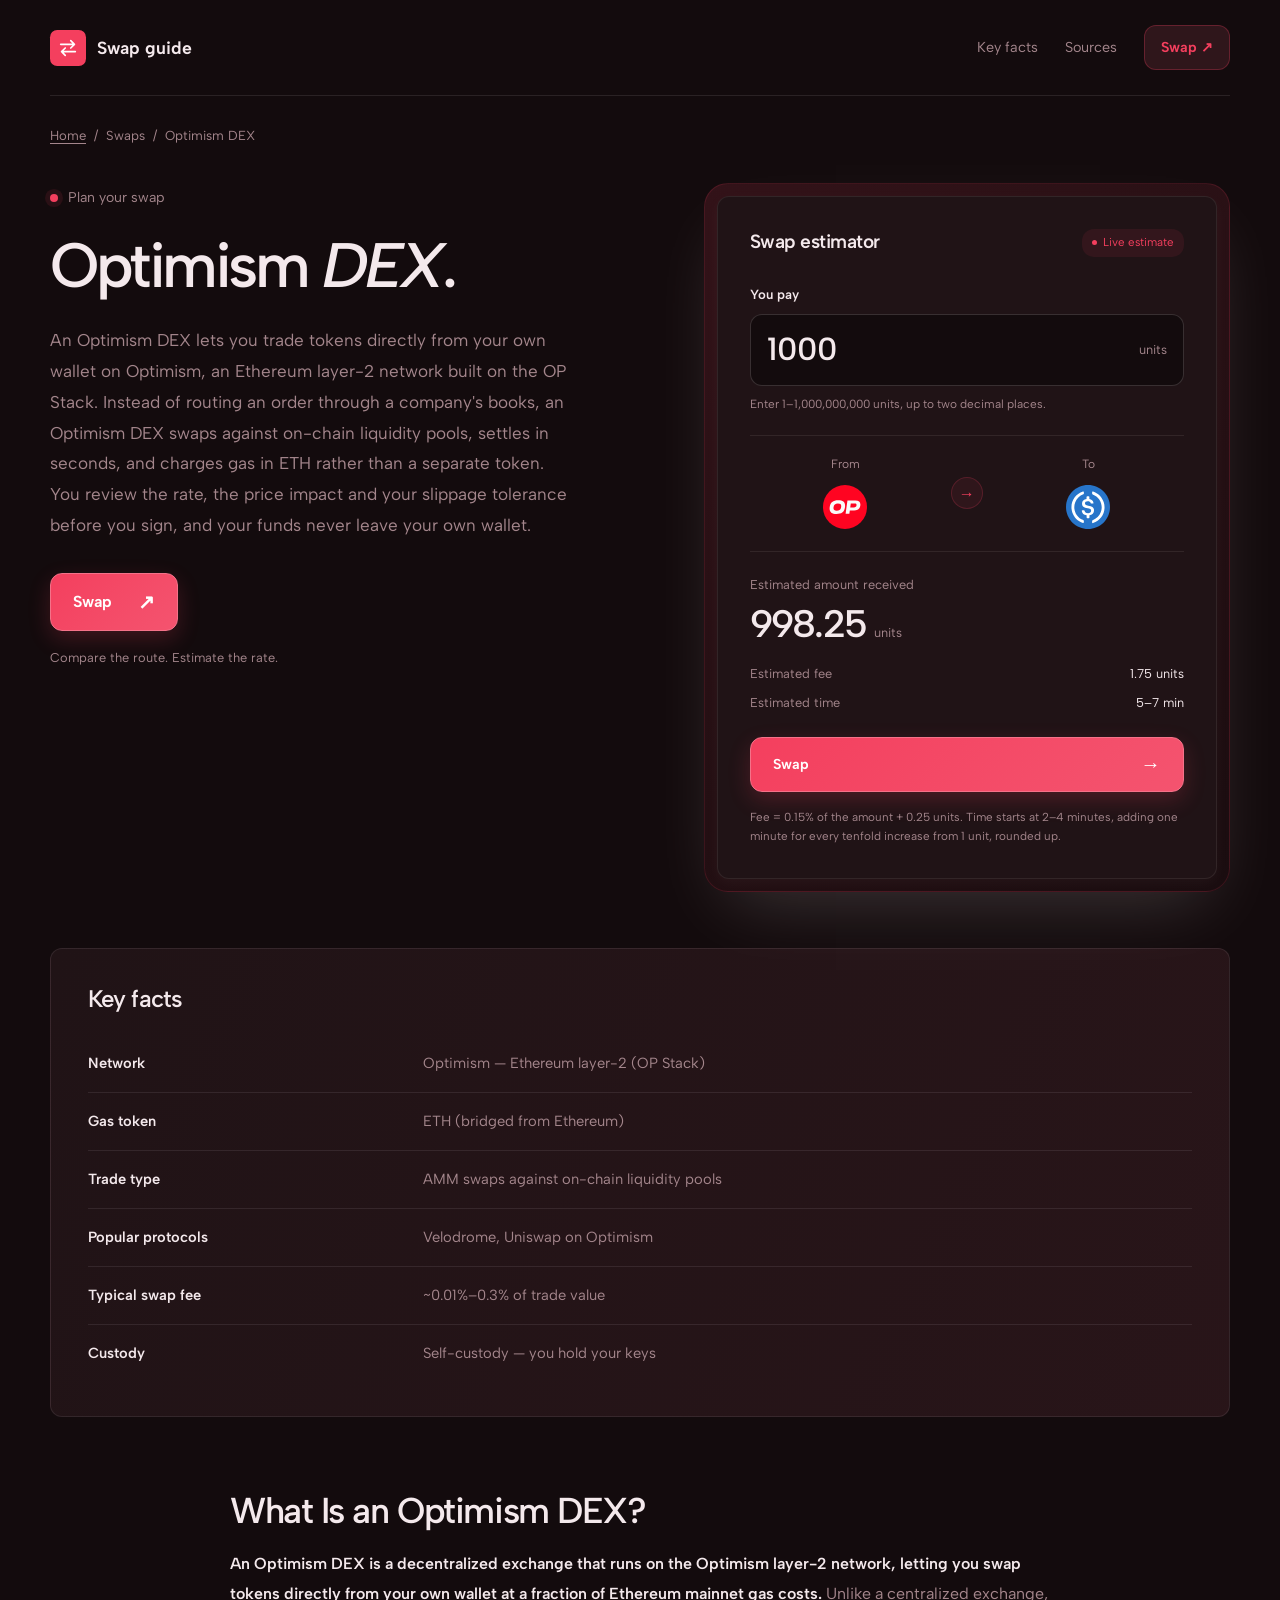
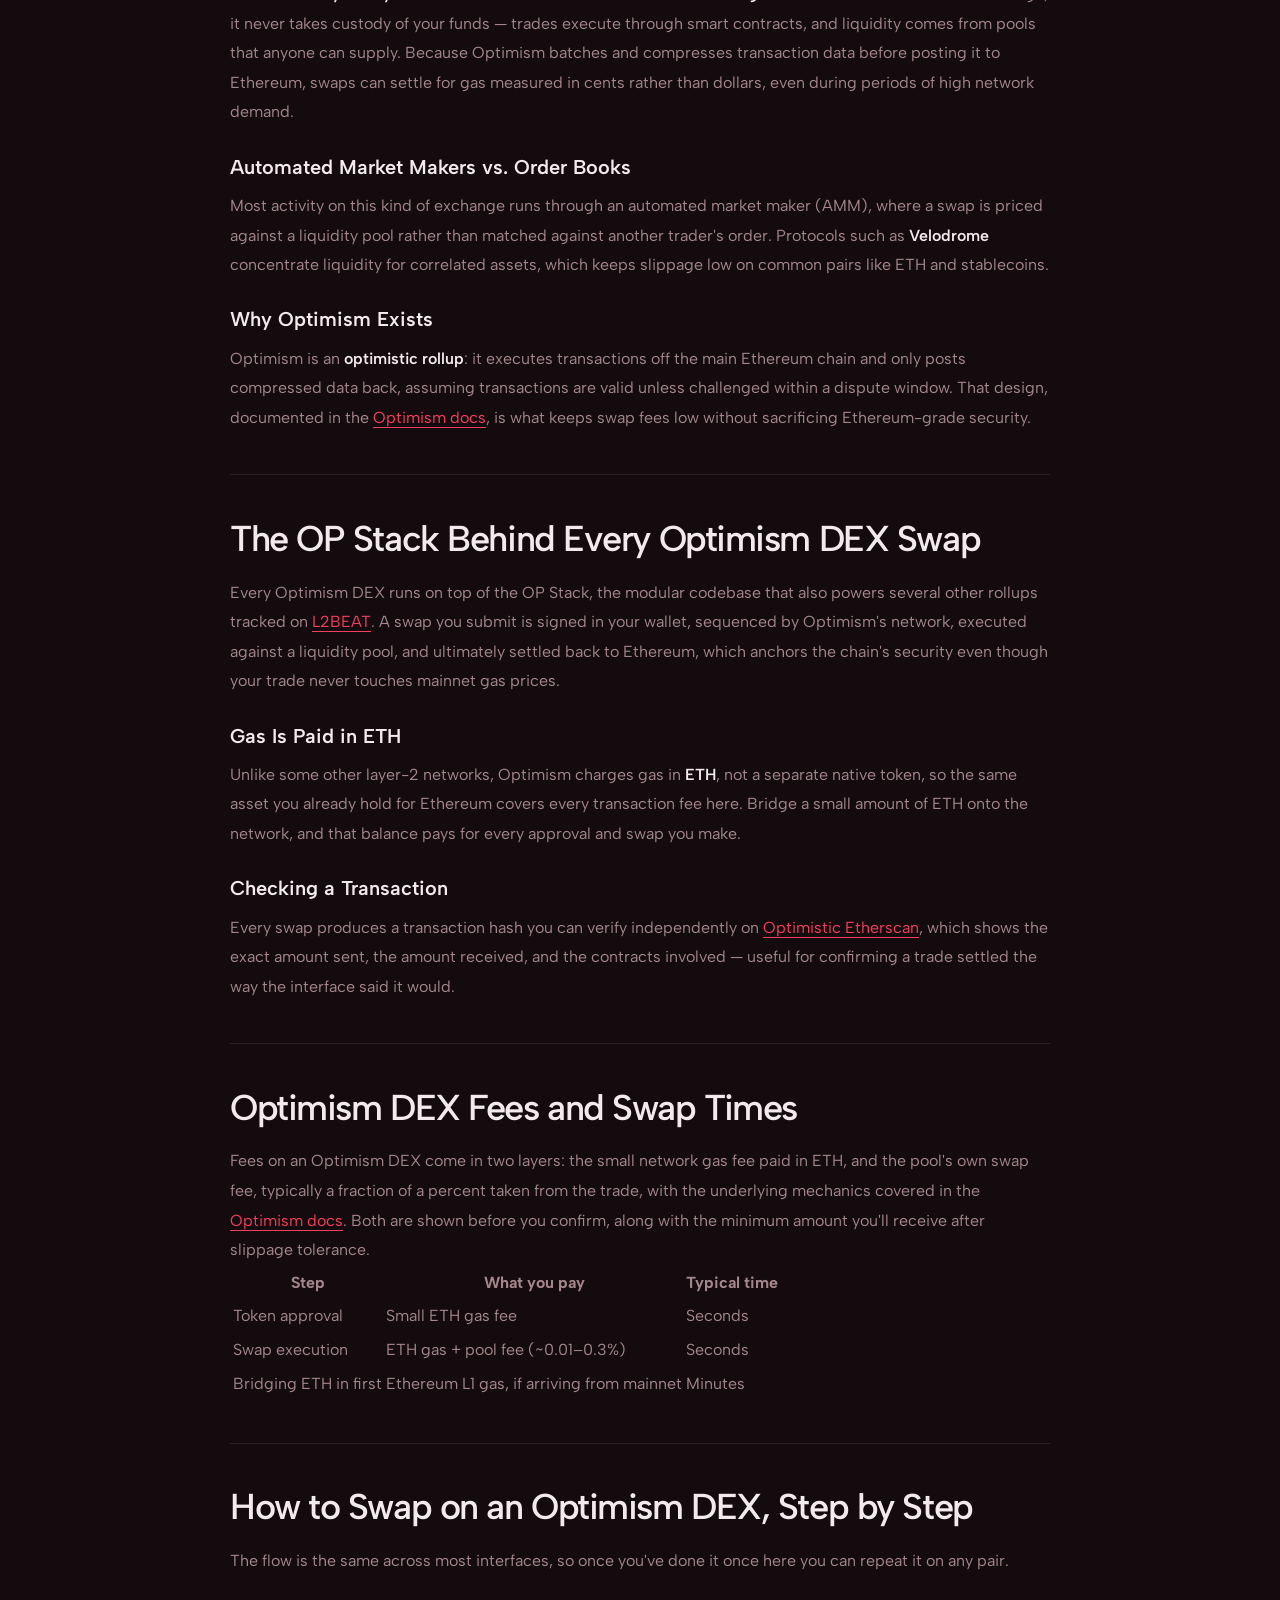
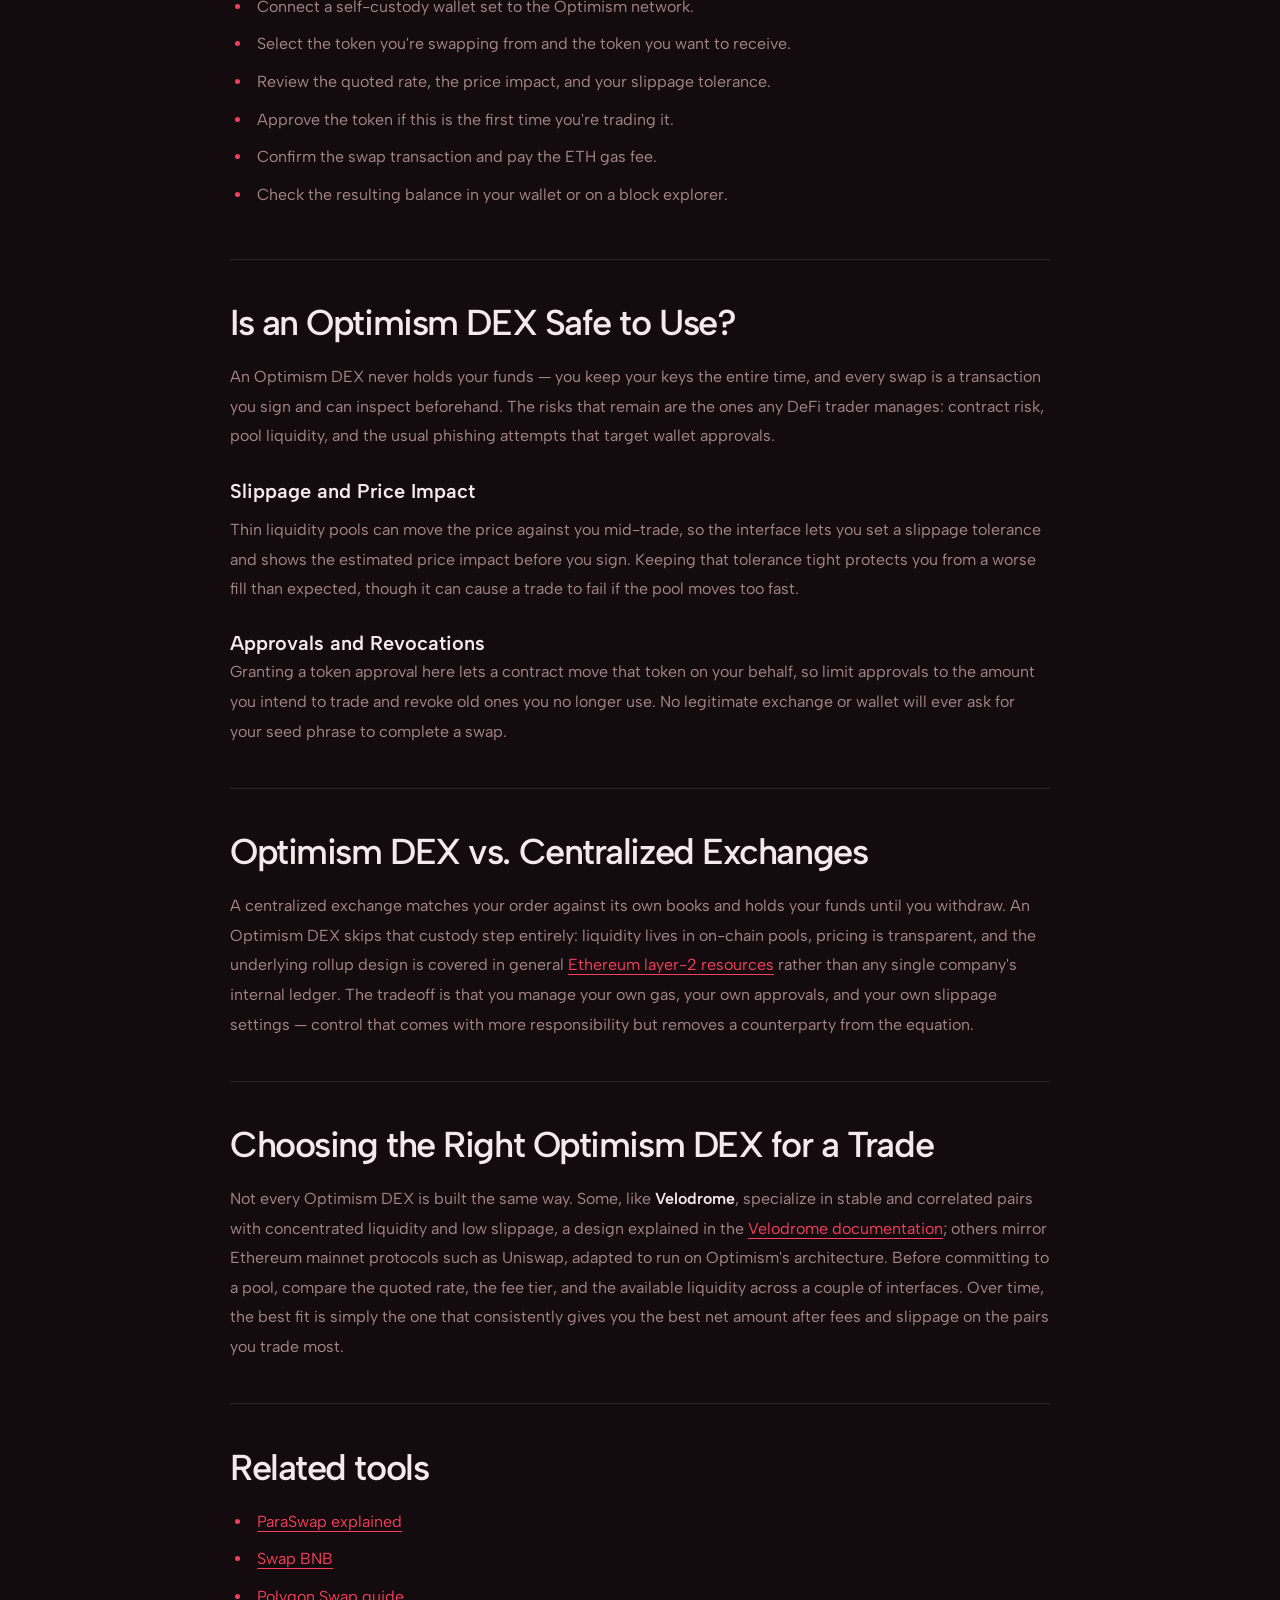
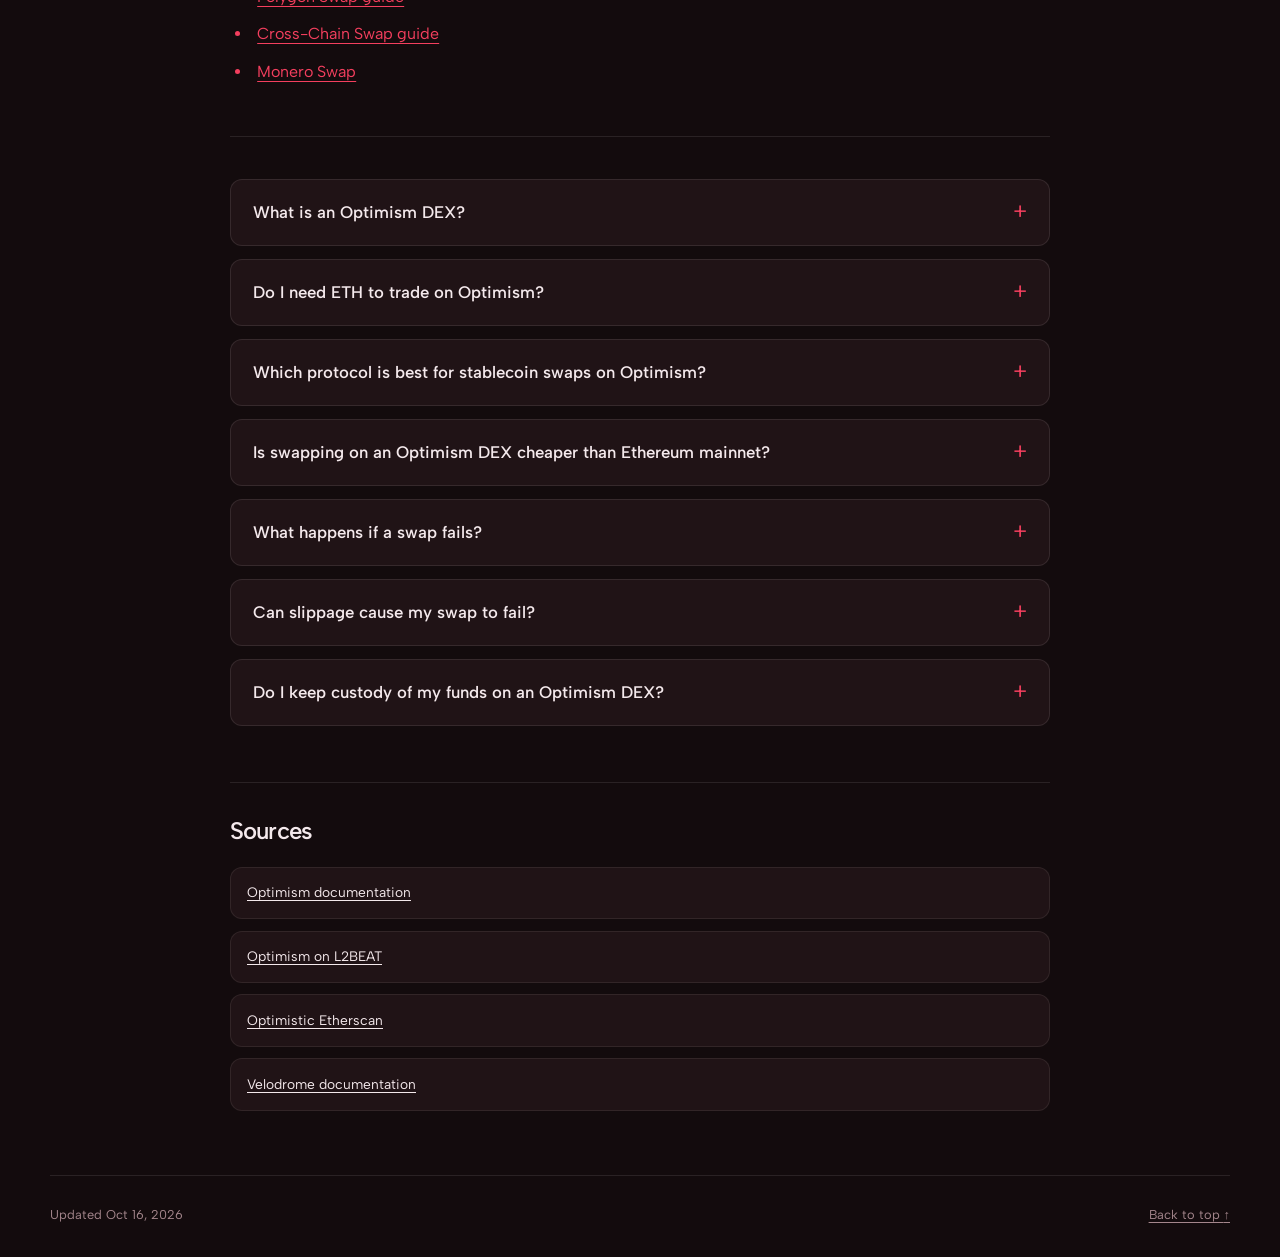
==== commit a4b2c784: "Freshness: date refresh + re-index" ====
--- a/index.html
+++ b/index.html
@@ -13,7 +13,7 @@
 <meta name="twitter:card" content="summary_large_image">
 <meta name="twitter:title" content="Optimism DEX">
 <link rel="preconnect" href="https://fonts.googleapis.com"><link rel="preconnect" href="https://fonts.gstatic.com" crossorigin><link rel="stylesheet" href="https://fonts.googleapis.com/css2?family=Albert+Sans:wght@400;500;600;700&family=Albert+Sans:wght@500;600;700&display=swap">
-<script type="application/ld+json">{"@context": "https://schema.org", "@graph": [{"@type": "WebSite", "@id": "https://optimism-dex.github.io/#website", "url": "https://optimism-dex.github.io/", "name": "Optimism DEX — Swap Tokens on Optimism L2"}, {"@type": "WebPage", "@id": "https://optimism-dex.github.io/#webpage", "url": "https://optimism-dex.github.io/", "name": "Optimism DEX — Swap Tokens on Optimism L2", "isPartOf": {"@id": "https://optimism-dex.github.io/#website"}, "description": "Swap tokens on an Optimism DEX with low ETH gas, on-chain liquidity pools, and full self-custody. See fees, slippage and swap times before you trade.", "datePublished": "2026-10-12", "dateModified": "2026-10-12"}, {"@type": "SoftwareApplication", "name": "Optimism DEX", "applicationCategory": "FinanceApplication", "operatingSystem": "Web", "offers": {"@type": "Offer", "price": "0", "priceCurrency": "USD"}}, {"@type": "BreadcrumbList", "itemListElement": [{"@type": "ListItem", "position": 1, "name": "Home", "item": "https://optimism-dex.github.io/"}, {"@type": "ListItem", "position": 2, "name": "Swaps"}, {"@type": "ListItem", "position": 3, "name": "Optimism DEX"}]}, {"@type": "FAQPage", "mainEntity": [{"@type": "Question", "name": "What is an Optimism DEX?", "acceptedAnswer": {"@type": "Answer", "text": "An Optimism DEX is a decentralized exchange built on the Optimism network, letting you swap tokens against on-chain liquidity pools from a self-custody wallet while paying gas in ETH instead of a separate token."}}, {"@type": "Question", "name": "Do I need ETH to trade on Optimism?", "acceptedAnswer": {"@type": "Answer", "text": "Yes. Optimism charges network gas in ETH, so you need a small ETH balance on the network to cover approvals and swaps, separate from any ETH you're trading."}}, {"@type": "Question", "name": "Which protocol is best for stablecoin swaps on Optimism?", "acceptedAnswer": {"@type": "Answer", "text": "Protocols built around concentrated, correlated-asset pools, such as Velodrome, generally offer lower slippage for stablecoin and ETH pairs than general-purpose pools."}}, {"@type": "Question", "name": "Is swapping on an Optimism DEX cheaper than Ethereum mainnet?", "acceptedAnswer": {"@type": "Answer", "text": "Yes, substantially. Optimism batches and compresses transaction data before settling to Ethereum, which is why swap gas on the network typically costs a small fraction of a mainnet swap."}}, {"@type": "Question", "name": "What happens if a swap fails?", "acceptedAnswer": {"@type": "Answer", "text": "A failed transaction reverts on-chain; you keep your tokens and only lose the small gas fee spent attempting it. Nothing moves until the transaction confirms successfully."}}, {"@type": "Question", "name": "Can slippage cause my swap to fail?", "acceptedAnswer": {"@type": "Answer", "text": "Yes. If the pool price moves beyond your slippage tolerance before the transaction confirms, the swap reverts rather than filling at a worse rate than you allowed."}}, {"@type": "Question", "name": "Do I keep custody of my funds on an Optimism DEX?", "acceptedAnswer": {"@type": "Answer", "text": "Yes. You connect your own wallet, sign each transaction yourself, and the exchange never takes custody of your tokens at any point."}}]}]}</script>
+<script type="application/ld+json">{"@context": "https://schema.org", "@graph": [{"@type": "WebSite", "@id": "https://optimism-dex.github.io/#website", "url": "https://optimism-dex.github.io/", "name": "Optimism DEX — Swap Tokens on Optimism L2"}, {"@type": "WebPage", "@id": "https://optimism-dex.github.io/#webpage", "url": "https://optimism-dex.github.io/", "name": "Optimism DEX — Swap Tokens on Optimism L2", "isPartOf": {"@id": "https://optimism-dex.github.io/#website"}, "description": "Swap tokens on an Optimism DEX with low ETH gas, on-chain liquidity pools, and full self-custody. See fees, slippage and swap times before you trade.", "datePublished": "2026-10-16", "dateModified": "2026-10-16"}, {"@type": "SoftwareApplication", "name": "Optimism DEX", "applicationCategory": "FinanceApplication", "operatingSystem": "Web", "offers": {"@type": "Offer", "price": "0", "priceCurrency": "USD"}}, {"@type": "BreadcrumbList", "itemListElement": [{"@type": "ListItem", "position": 1, "name": "Home", "item": "https://optimism-dex.github.io/"}, {"@type": "ListItem", "position": 2, "name": "Swaps"}, {"@type": "ListItem", "position": 3, "name": "Optimism DEX"}]}, {"@type": "FAQPage", "mainEntity": [{"@type": "Question", "name": "What is an Optimism DEX?", "acceptedAnswer": {"@type": "Answer", "text": "An Optimism DEX is a decentralized exchange built on the Optimism network, letting you swap tokens against on-chain liquidity pools from a self-custody wallet while paying gas in ETH instead of a separate token."}}, {"@type": "Question", "name": "Do I need ETH to trade on Optimism?", "acceptedAnswer": {"@type": "Answer", "text": "Yes. Optimism charges network gas in ETH, so you need a small ETH balance on the network to cover approvals and swaps, separate from any ETH you're trading."}}, {"@type": "Question", "name": "Which protocol is best for stablecoin swaps on Optimism?", "acceptedAnswer": {"@type": "Answer", "text": "Protocols built around concentrated, correlated-asset pools, such as Velodrome, generally offer lower slippage for stablecoin and ETH pairs than general-purpose pools."}}, {"@type": "Question", "name": "Is swapping on an Optimism DEX cheaper than Ethereum mainnet?", "acceptedAnswer": {"@type": "Answer", "text": "Yes, substantially. Optimism batches and compresses transaction data before settling to Ethereum, which is why swap gas on the network typically costs a small fraction of a mainnet swap."}}, {"@type": "Question", "name": "What happens if a swap fails?", "acceptedAnswer": {"@type": "Answer", "text": "A failed transaction reverts on-chain; you keep your tokens and only lose the small gas fee spent attempting it. Nothing moves until the transaction confirms successfully."}}, {"@type": "Question", "name": "Can slippage cause my swap to fail?", "acceptedAnswer": {"@type": "Answer", "text": "Yes. If the pool price moves beyond your slippage tolerance before the transaction confirms, the swap reverts rather than filling at a worse rate than you allowed."}}, {"@type": "Question", "name": "Do I keep custody of my funds on an Optimism DEX?", "acceptedAnswer": {"@type": "Answer", "text": "Yes. You connect your own wallet, sign each transaction yourself, and the exchange never takes custody of your tokens at any point."}}]}]}</script>
 <style>
 :root{--bg:#130B0D;--surface:#201316;--text:#F4E9EC;--muted:#A4868C;--accent:#F43F5E;--accent-ink:#FFFFFF;--radius:12px;--display:"Albert Sans";--body:"Albert Sans"}
 *{box-sizing:border-box}
@@ -204,7 +204,7 @@
 <li><a class="ce729ca" href="https://optimistic.etherscan.io/" rel="nofollow noopener" target="_blank">Optimistic Etherscan</a></li>
 <li><a class="ce729ca" href="https://docs.velodrome.finance/" rel="nofollow noopener" target="_blank">Velodrome documentation</a></li></ul>
 </section>
-<footer class="c14136f"><p>Updated Oct 12, 2026</p><a href="#top">Back to top <span aria-hidden="true">↑</span></a></footer>
+<footer class="c14136f"><p>Updated Oct 16, 2026</p><a href="#top">Back to top <span aria-hidden="true">↑</span></a></footer>
 </div>
 <script>
 (() => {
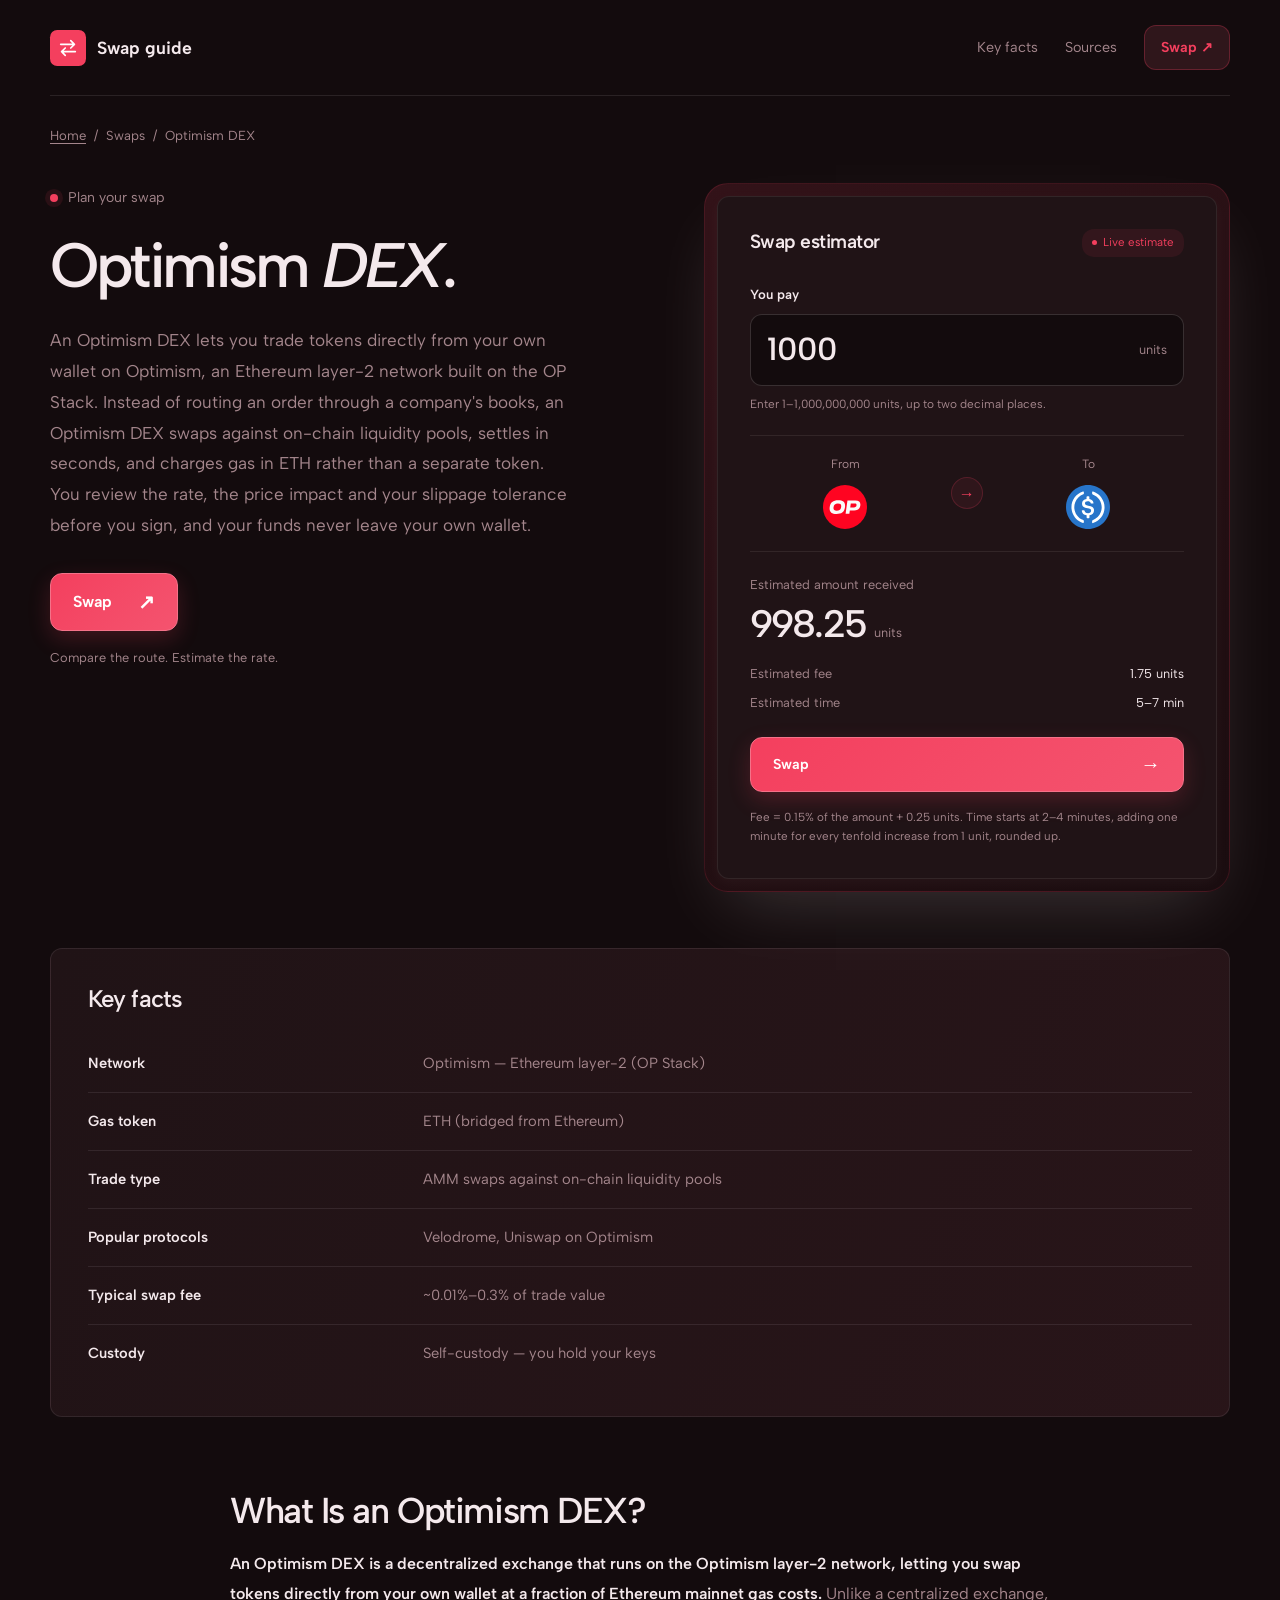
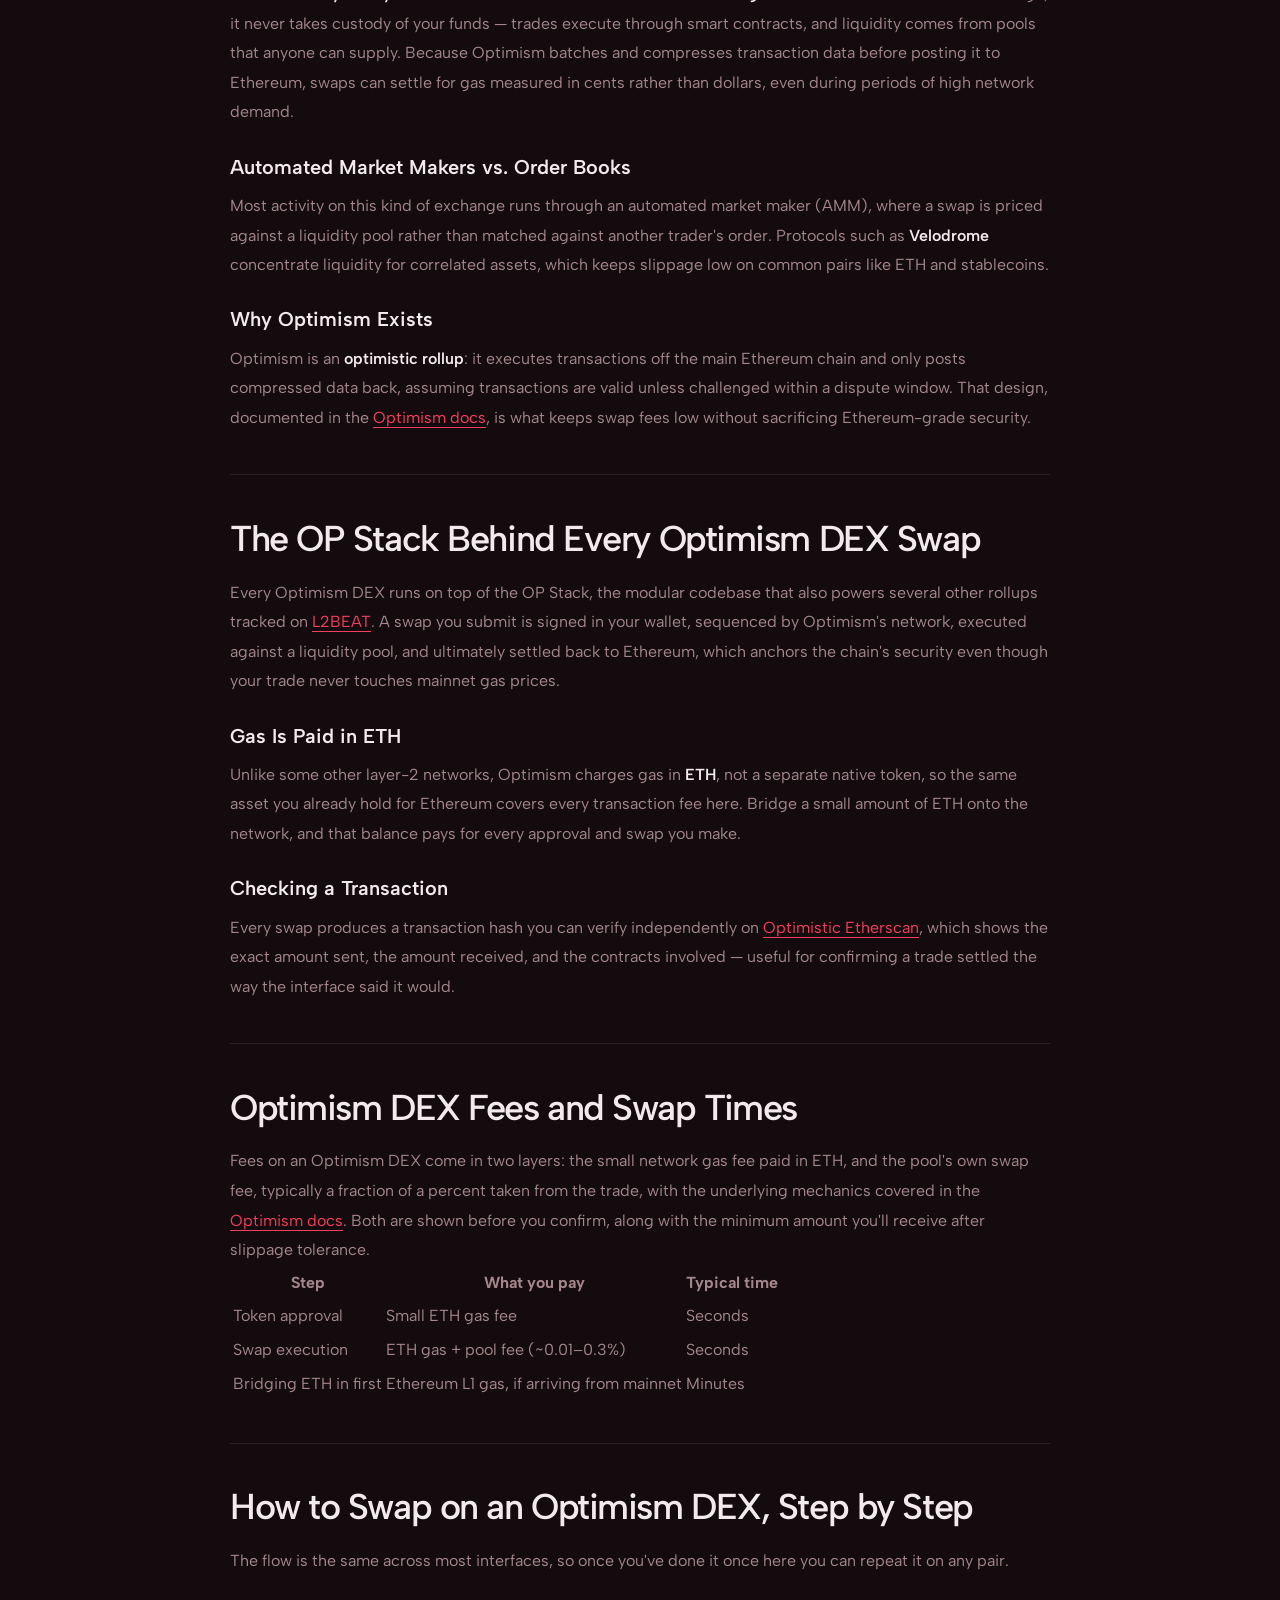
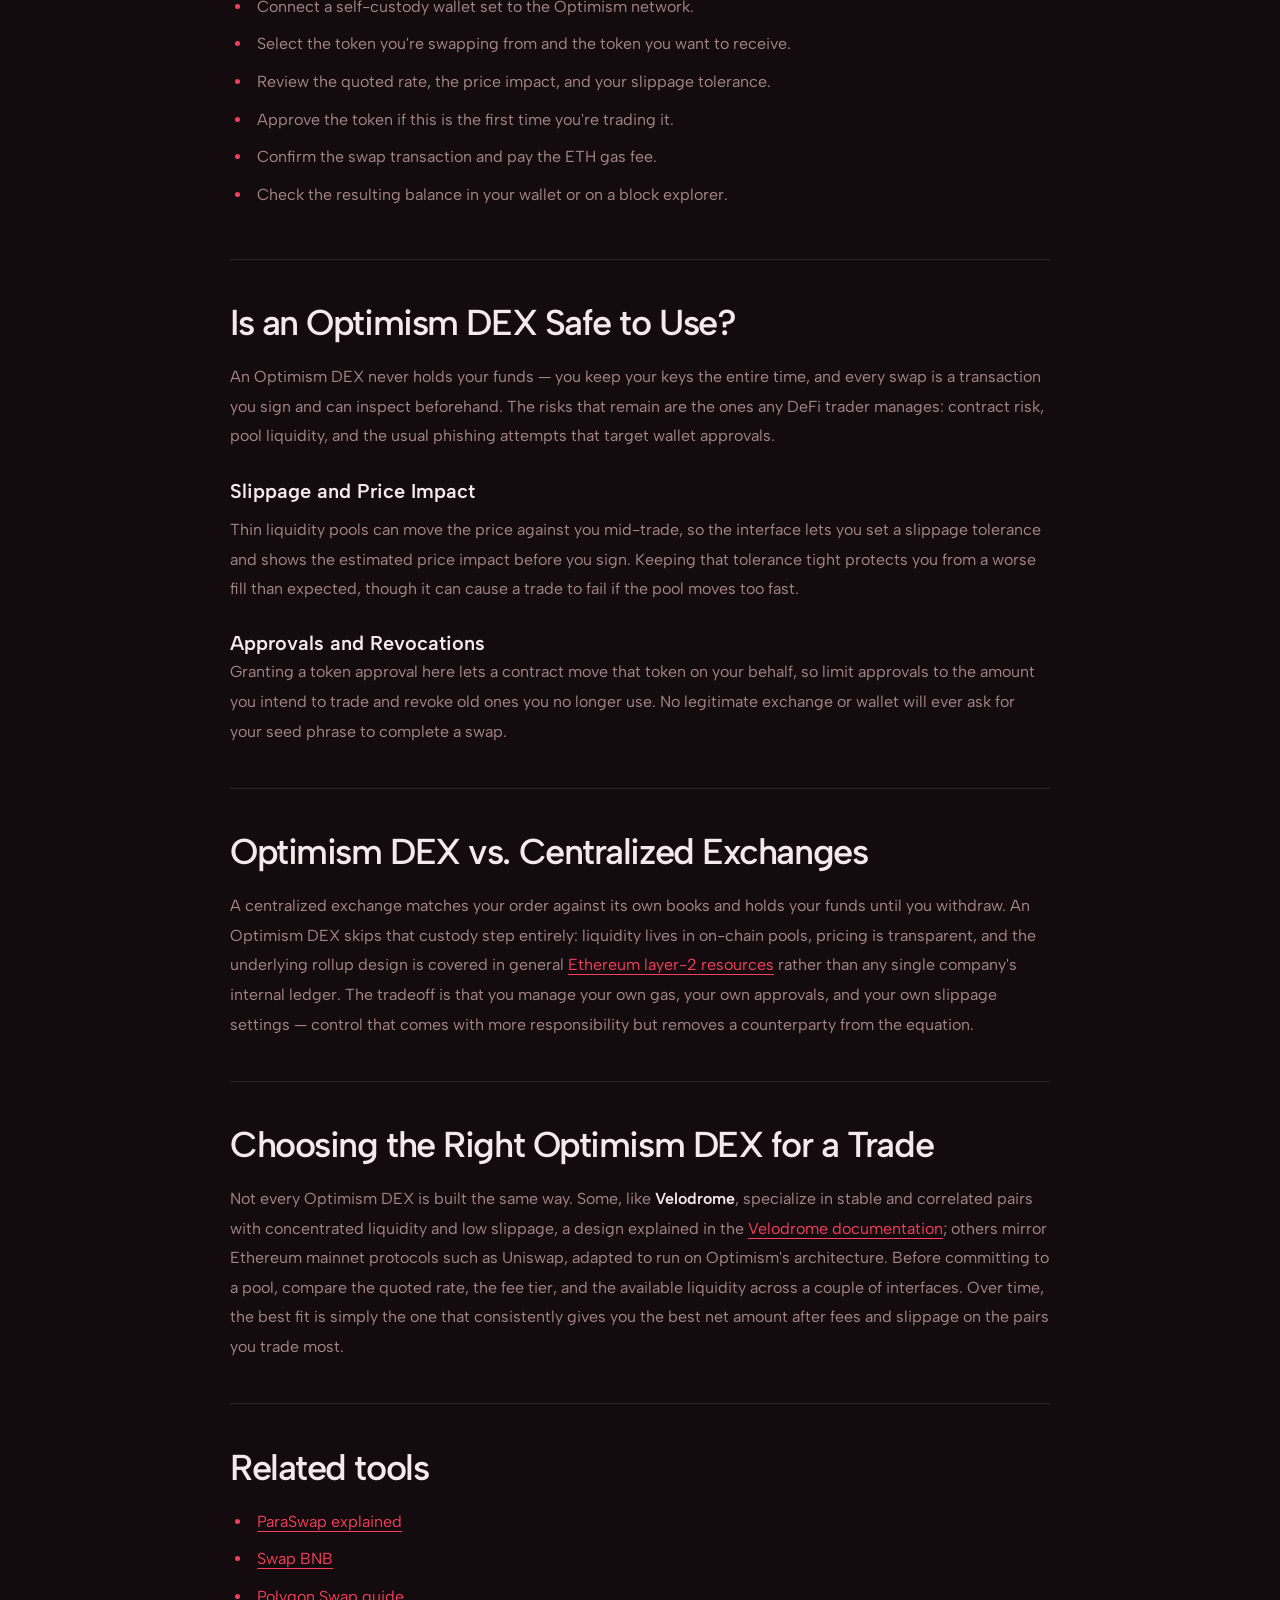
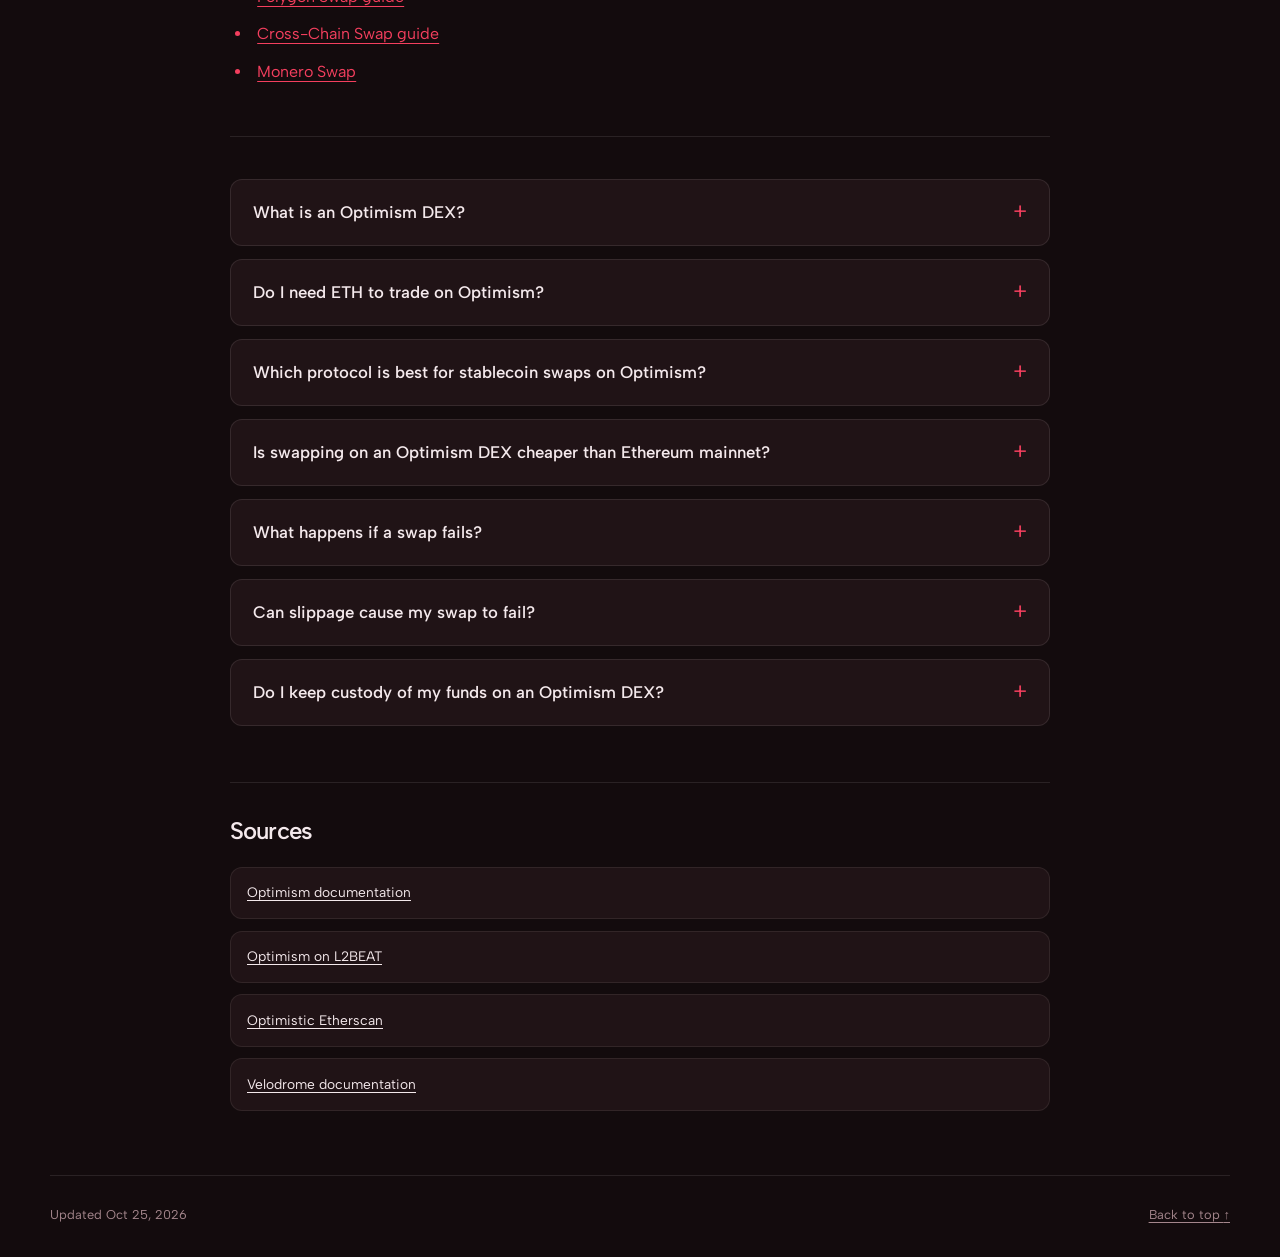
==== commit db374b00: "Freshness: date refresh + re-index" ====
--- a/index.html
+++ b/index.html
@@ -13,7 +13,7 @@
 <meta name="twitter:card" content="summary_large_image">
 <meta name="twitter:title" content="Optimism DEX">
 <link rel="preconnect" href="https://fonts.googleapis.com"><link rel="preconnect" href="https://fonts.gstatic.com" crossorigin><link rel="stylesheet" href="https://fonts.googleapis.com/css2?family=Albert+Sans:wght@400;500;600;700&family=Albert+Sans:wght@500;600;700&display=swap">
-<script type="application/ld+json">{"@context": "https://schema.org", "@graph": [{"@type": "WebSite", "@id": "https://optimism-dex.github.io/#website", "url": "https://optimism-dex.github.io/", "name": "Optimism DEX — Swap Tokens on Optimism L2"}, {"@type": "WebPage", "@id": "https://optimism-dex.github.io/#webpage", "url": "https://optimism-dex.github.io/", "name": "Optimism DEX — Swap Tokens on Optimism L2", "isPartOf": {"@id": "https://optimism-dex.github.io/#website"}, "description": "Swap tokens on an Optimism DEX with low ETH gas, on-chain liquidity pools, and full self-custody. See fees, slippage and swap times before you trade.", "datePublished": "2026-10-16", "dateModified": "2026-10-16"}, {"@type": "SoftwareApplication", "name": "Optimism DEX", "applicationCategory": "FinanceApplication", "operatingSystem": "Web", "offers": {"@type": "Offer", "price": "0", "priceCurrency": "USD"}}, {"@type": "BreadcrumbList", "itemListElement": [{"@type": "ListItem", "position": 1, "name": "Home", "item": "https://optimism-dex.github.io/"}, {"@type": "ListItem", "position": 2, "name": "Swaps"}, {"@type": "ListItem", "position": 3, "name": "Optimism DEX"}]}, {"@type": "FAQPage", "mainEntity": [{"@type": "Question", "name": "What is an Optimism DEX?", "acceptedAnswer": {"@type": "Answer", "text": "An Optimism DEX is a decentralized exchange built on the Optimism network, letting you swap tokens against on-chain liquidity pools from a self-custody wallet while paying gas in ETH instead of a separate token."}}, {"@type": "Question", "name": "Do I need ETH to trade on Optimism?", "acceptedAnswer": {"@type": "Answer", "text": "Yes. Optimism charges network gas in ETH, so you need a small ETH balance on the network to cover approvals and swaps, separate from any ETH you're trading."}}, {"@type": "Question", "name": "Which protocol is best for stablecoin swaps on Optimism?", "acceptedAnswer": {"@type": "Answer", "text": "Protocols built around concentrated, correlated-asset pools, such as Velodrome, generally offer lower slippage for stablecoin and ETH pairs than general-purpose pools."}}, {"@type": "Question", "name": "Is swapping on an Optimism DEX cheaper than Ethereum mainnet?", "acceptedAnswer": {"@type": "Answer", "text": "Yes, substantially. Optimism batches and compresses transaction data before settling to Ethereum, which is why swap gas on the network typically costs a small fraction of a mainnet swap."}}, {"@type": "Question", "name": "What happens if a swap fails?", "acceptedAnswer": {"@type": "Answer", "text": "A failed transaction reverts on-chain; you keep your tokens and only lose the small gas fee spent attempting it. Nothing moves until the transaction confirms successfully."}}, {"@type": "Question", "name": "Can slippage cause my swap to fail?", "acceptedAnswer": {"@type": "Answer", "text": "Yes. If the pool price moves beyond your slippage tolerance before the transaction confirms, the swap reverts rather than filling at a worse rate than you allowed."}}, {"@type": "Question", "name": "Do I keep custody of my funds on an Optimism DEX?", "acceptedAnswer": {"@type": "Answer", "text": "Yes. You connect your own wallet, sign each transaction yourself, and the exchange never takes custody of your tokens at any point."}}]}]}</script>
+<script type="application/ld+json">{"@context": "https://schema.org", "@graph": [{"@type": "WebSite", "@id": "https://optimism-dex.github.io/#website", "url": "https://optimism-dex.github.io/", "name": "Optimism DEX — Swap Tokens on Optimism L2"}, {"@type": "WebPage", "@id": "https://optimism-dex.github.io/#webpage", "url": "https://optimism-dex.github.io/", "name": "Optimism DEX — Swap Tokens on Optimism L2", "isPartOf": {"@id": "https://optimism-dex.github.io/#website"}, "description": "Swap tokens on an Optimism DEX with low ETH gas, on-chain liquidity pools, and full self-custody. See fees, slippage and swap times before you trade.", "datePublished": "2026-10-25", "dateModified": "2026-10-25"}, {"@type": "SoftwareApplication", "name": "Optimism DEX", "applicationCategory": "FinanceApplication", "operatingSystem": "Web", "offers": {"@type": "Offer", "price": "0", "priceCurrency": "USD"}}, {"@type": "BreadcrumbList", "itemListElement": [{"@type": "ListItem", "position": 1, "name": "Home", "item": "https://optimism-dex.github.io/"}, {"@type": "ListItem", "position": 2, "name": "Swaps"}, {"@type": "ListItem", "position": 3, "name": "Optimism DEX"}]}, {"@type": "FAQPage", "mainEntity": [{"@type": "Question", "name": "What is an Optimism DEX?", "acceptedAnswer": {"@type": "Answer", "text": "An Optimism DEX is a decentralized exchange built on the Optimism network, letting you swap tokens against on-chain liquidity pools from a self-custody wallet while paying gas in ETH instead of a separate token."}}, {"@type": "Question", "name": "Do I need ETH to trade on Optimism?", "acceptedAnswer": {"@type": "Answer", "text": "Yes. Optimism charges network gas in ETH, so you need a small ETH balance on the network to cover approvals and swaps, separate from any ETH you're trading."}}, {"@type": "Question", "name": "Which protocol is best for stablecoin swaps on Optimism?", "acceptedAnswer": {"@type": "Answer", "text": "Protocols built around concentrated, correlated-asset pools, such as Velodrome, generally offer lower slippage for stablecoin and ETH pairs than general-purpose pools."}}, {"@type": "Question", "name": "Is swapping on an Optimism DEX cheaper than Ethereum mainnet?", "acceptedAnswer": {"@type": "Answer", "text": "Yes, substantially. Optimism batches and compresses transaction data before settling to Ethereum, which is why swap gas on the network typically costs a small fraction of a mainnet swap."}}, {"@type": "Question", "name": "What happens if a swap fails?", "acceptedAnswer": {"@type": "Answer", "text": "A failed transaction reverts on-chain; you keep your tokens and only lose the small gas fee spent attempting it. Nothing moves until the transaction confirms successfully."}}, {"@type": "Question", "name": "Can slippage cause my swap to fail?", "acceptedAnswer": {"@type": "Answer", "text": "Yes. If the pool price moves beyond your slippage tolerance before the transaction confirms, the swap reverts rather than filling at a worse rate than you allowed."}}, {"@type": "Question", "name": "Do I keep custody of my funds on an Optimism DEX?", "acceptedAnswer": {"@type": "Answer", "text": "Yes. You connect your own wallet, sign each transaction yourself, and the exchange never takes custody of your tokens at any point."}}]}]}</script>
 <style>
 :root{--bg:#130B0D;--surface:#201316;--text:#F4E9EC;--muted:#A4868C;--accent:#F43F5E;--accent-ink:#FFFFFF;--radius:12px;--display:"Albert Sans";--body:"Albert Sans"}
 *{box-sizing:border-box}
@@ -204,7 +204,7 @@
 <li><a class="ce729ca" href="https://optimistic.etherscan.io/" rel="nofollow noopener" target="_blank">Optimistic Etherscan</a></li>
 <li><a class="ce729ca" href="https://docs.velodrome.finance/" rel="nofollow noopener" target="_blank">Velodrome documentation</a></li></ul>
 </section>
-<footer class="c14136f"><p>Updated Oct 16, 2026</p><a href="#top">Back to top <span aria-hidden="true">↑</span></a></footer>
+<footer class="c14136f"><p>Updated Oct 25, 2026</p><a href="#top">Back to top <span aria-hidden="true">↑</span></a></footer>
 </div>
 <script>
 (() => {
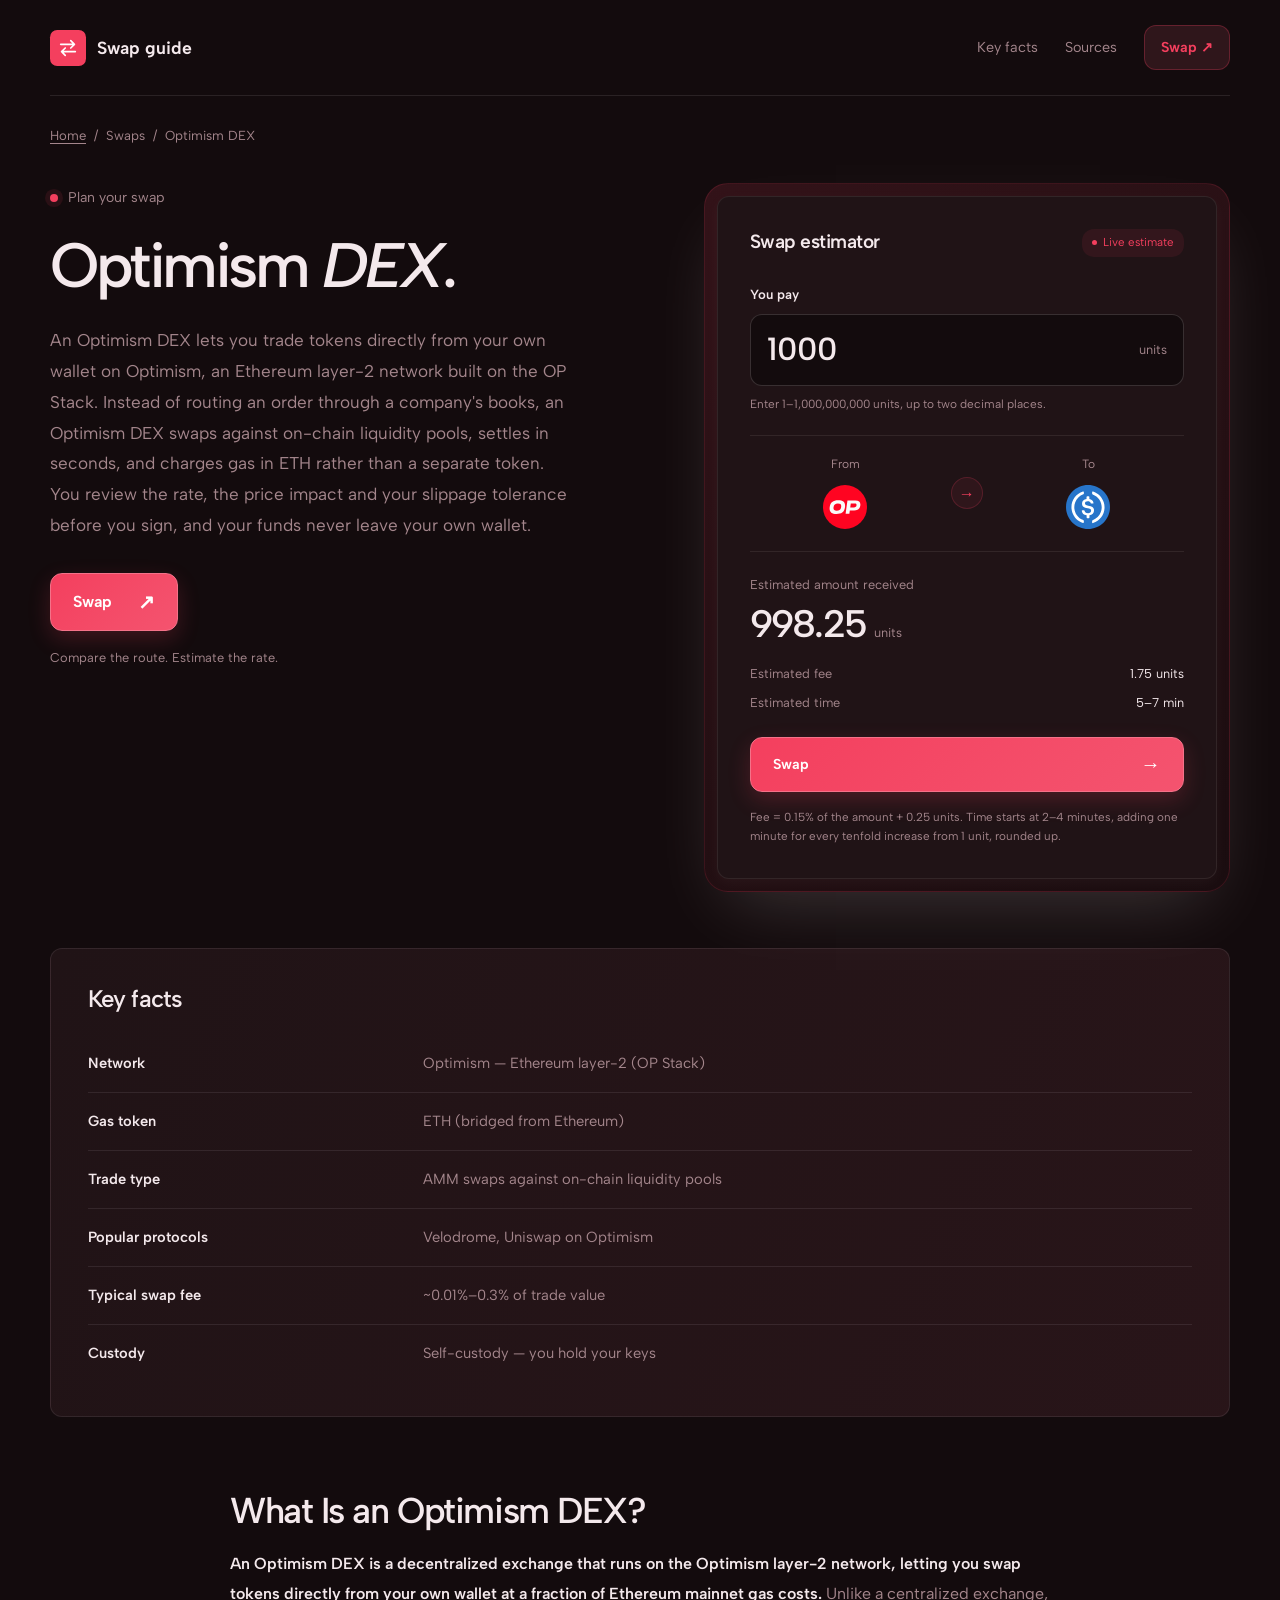
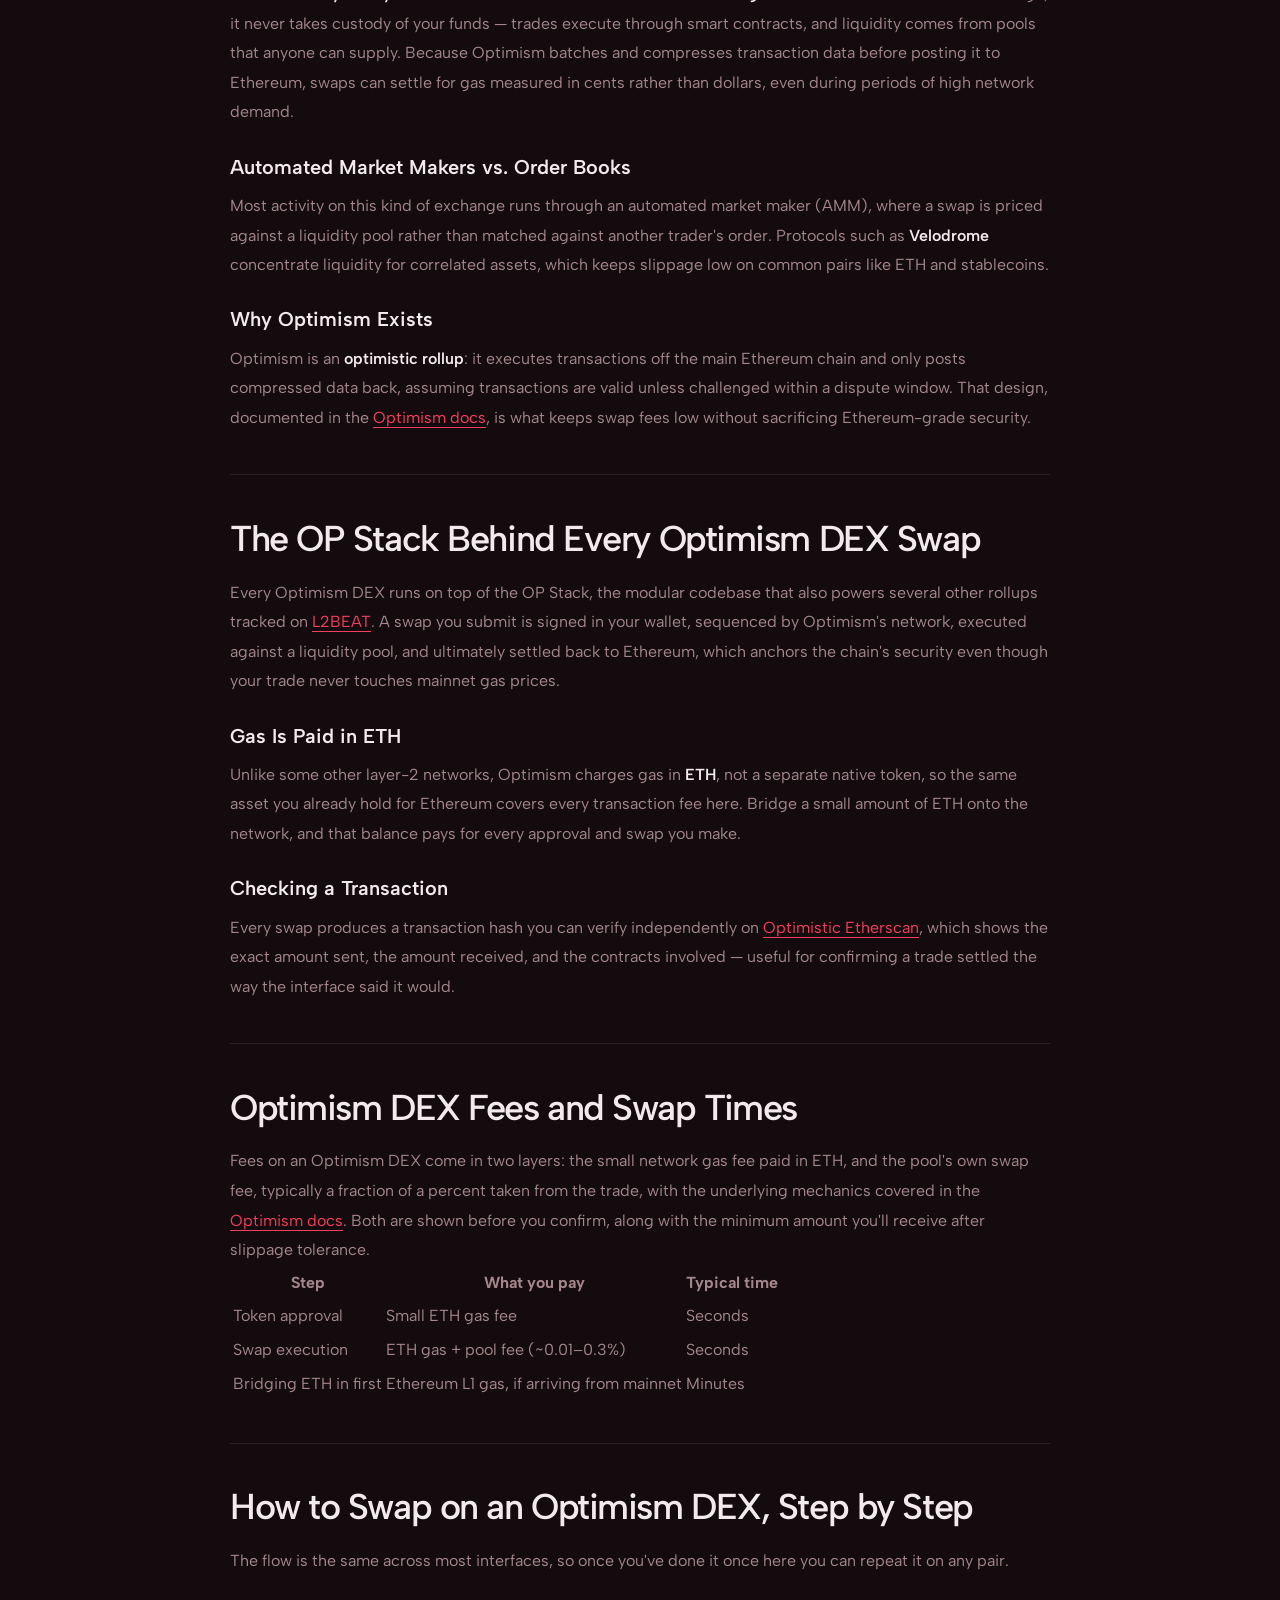
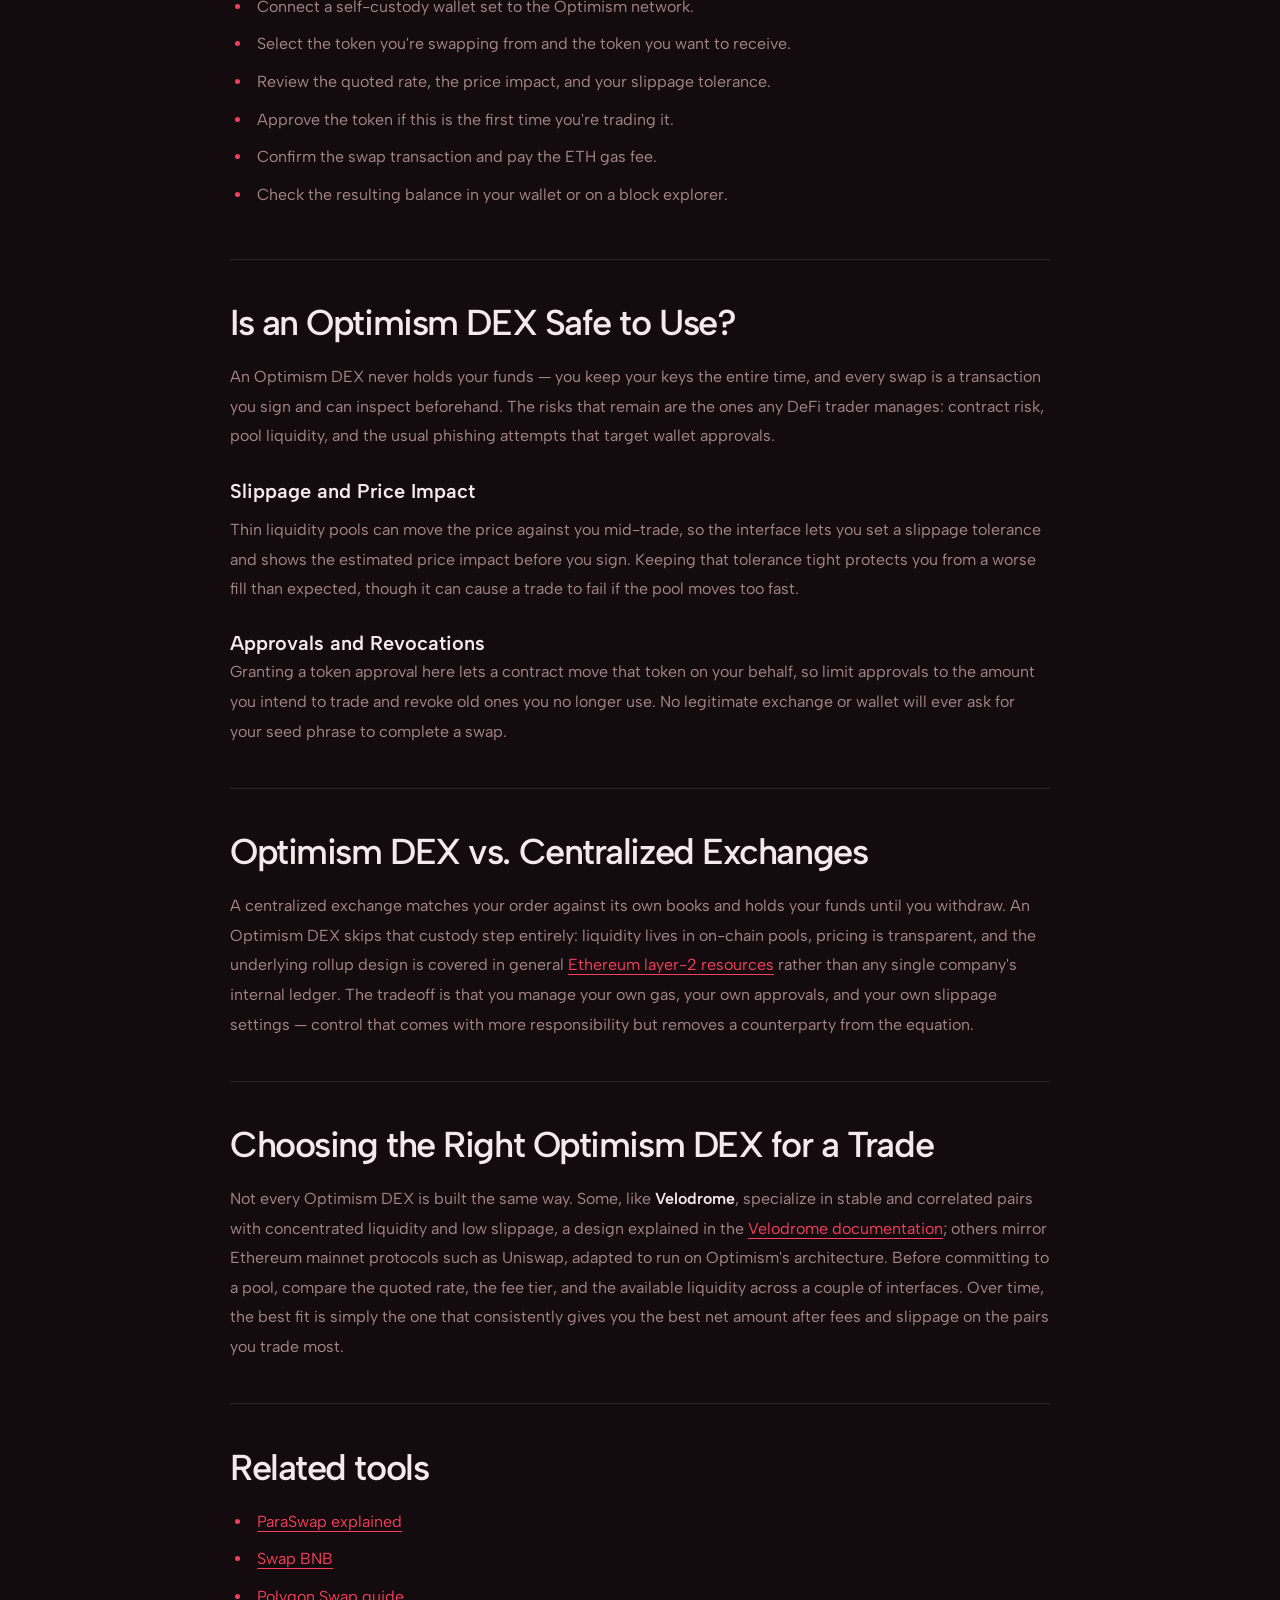
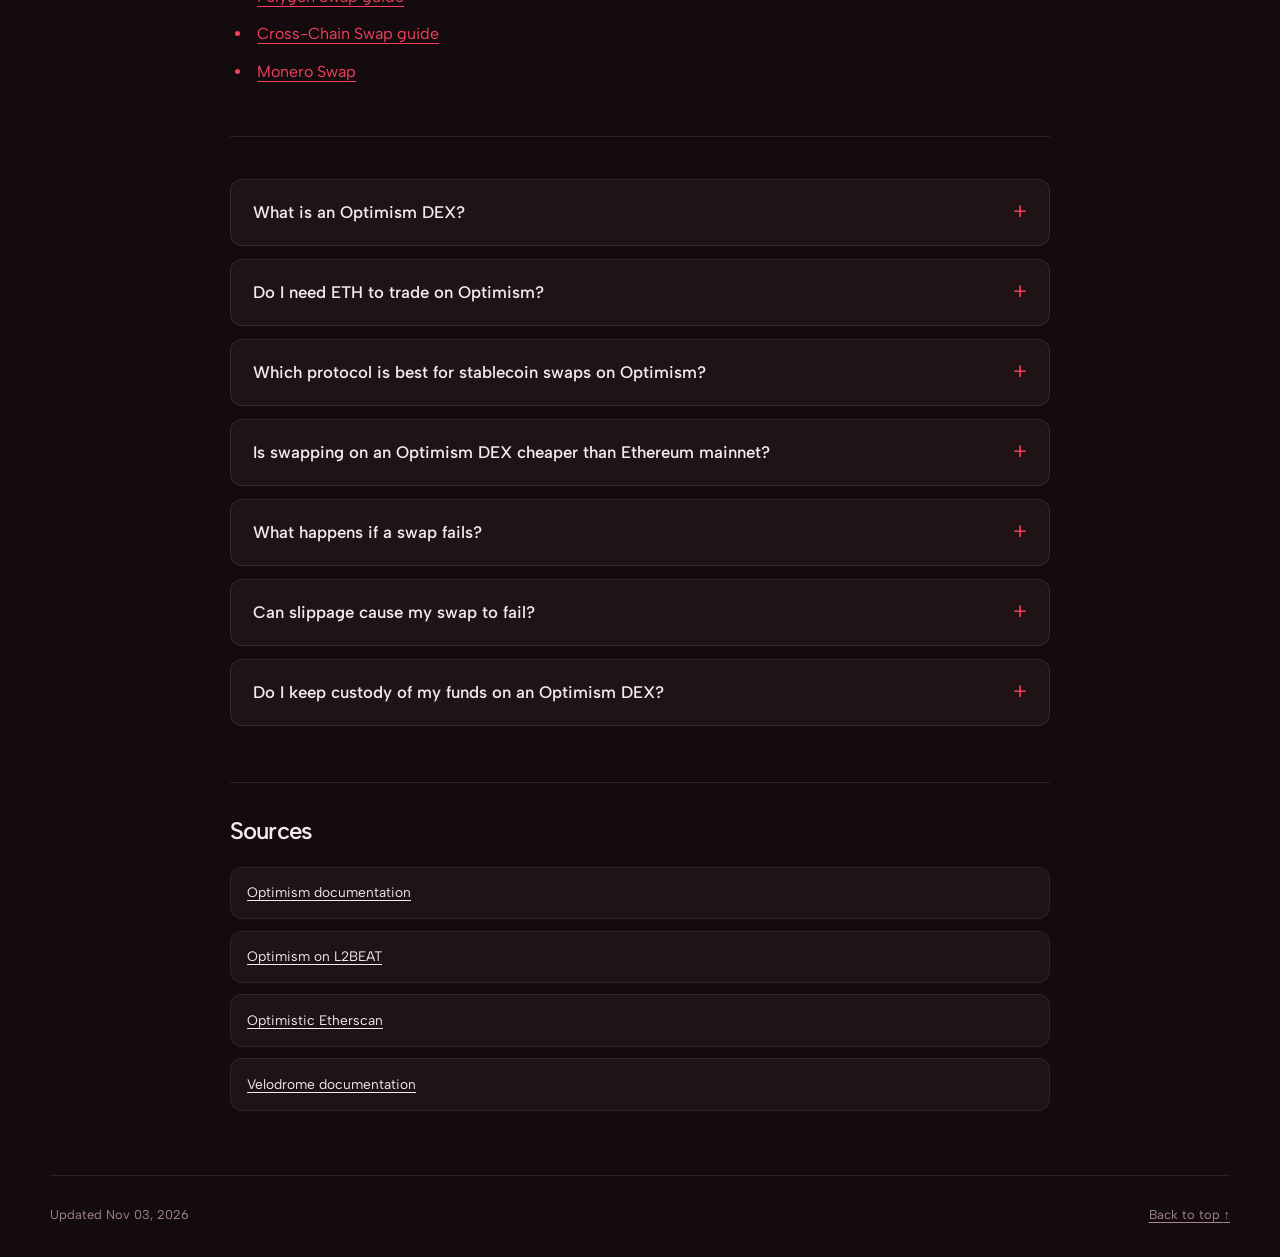
==== commit c0503d96: "Freshness: date refresh + re-index" ====
--- a/index.html
+++ b/index.html
@@ -13,7 +13,7 @@
 <meta name="twitter:card" content="summary_large_image">
 <meta name="twitter:title" content="Optimism DEX">
 <link rel="preconnect" href="https://fonts.googleapis.com"><link rel="preconnect" href="https://fonts.gstatic.com" crossorigin><link rel="stylesheet" href="https://fonts.googleapis.com/css2?family=Albert+Sans:wght@400;500;600;700&family=Albert+Sans:wght@500;600;700&display=swap">
-<script type="application/ld+json">{"@context": "https://schema.org", "@graph": [{"@type": "WebSite", "@id": "https://optimism-dex.github.io/#website", "url": "https://optimism-dex.github.io/", "name": "Optimism DEX — Swap Tokens on Optimism L2"}, {"@type": "WebPage", "@id": "https://optimism-dex.github.io/#webpage", "url": "https://optimism-dex.github.io/", "name": "Optimism DEX — Swap Tokens on Optimism L2", "isPartOf": {"@id": "https://optimism-dex.github.io/#website"}, "description": "Swap tokens on an Optimism DEX with low ETH gas, on-chain liquidity pools, and full self-custody. See fees, slippage and swap times before you trade.", "datePublished": "2026-10-25", "dateModified": "2026-10-25"}, {"@type": "SoftwareApplication", "name": "Optimism DEX", "applicationCategory": "FinanceApplication", "operatingSystem": "Web", "offers": {"@type": "Offer", "price": "0", "priceCurrency": "USD"}}, {"@type": "BreadcrumbList", "itemListElement": [{"@type": "ListItem", "position": 1, "name": "Home", "item": "https://optimism-dex.github.io/"}, {"@type": "ListItem", "position": 2, "name": "Swaps"}, {"@type": "ListItem", "position": 3, "name": "Optimism DEX"}]}, {"@type": "FAQPage", "mainEntity": [{"@type": "Question", "name": "What is an Optimism DEX?", "acceptedAnswer": {"@type": "Answer", "text": "An Optimism DEX is a decentralized exchange built on the Optimism network, letting you swap tokens against on-chain liquidity pools from a self-custody wallet while paying gas in ETH instead of a separate token."}}, {"@type": "Question", "name": "Do I need ETH to trade on Optimism?", "acceptedAnswer": {"@type": "Answer", "text": "Yes. Optimism charges network gas in ETH, so you need a small ETH balance on the network to cover approvals and swaps, separate from any ETH you're trading."}}, {"@type": "Question", "name": "Which protocol is best for stablecoin swaps on Optimism?", "acceptedAnswer": {"@type": "Answer", "text": "Protocols built around concentrated, correlated-asset pools, such as Velodrome, generally offer lower slippage for stablecoin and ETH pairs than general-purpose pools."}}, {"@type": "Question", "name": "Is swapping on an Optimism DEX cheaper than Ethereum mainnet?", "acceptedAnswer": {"@type": "Answer", "text": "Yes, substantially. Optimism batches and compresses transaction data before settling to Ethereum, which is why swap gas on the network typically costs a small fraction of a mainnet swap."}}, {"@type": "Question", "name": "What happens if a swap fails?", "acceptedAnswer": {"@type": "Answer", "text": "A failed transaction reverts on-chain; you keep your tokens and only lose the small gas fee spent attempting it. Nothing moves until the transaction confirms successfully."}}, {"@type": "Question", "name": "Can slippage cause my swap to fail?", "acceptedAnswer": {"@type": "Answer", "text": "Yes. If the pool price moves beyond your slippage tolerance before the transaction confirms, the swap reverts rather than filling at a worse rate than you allowed."}}, {"@type": "Question", "name": "Do I keep custody of my funds on an Optimism DEX?", "acceptedAnswer": {"@type": "Answer", "text": "Yes. You connect your own wallet, sign each transaction yourself, and the exchange never takes custody of your tokens at any point."}}]}]}</script>
+<script type="application/ld+json">{"@context": "https://schema.org", "@graph": [{"@type": "WebSite", "@id": "https://optimism-dex.github.io/#website", "url": "https://optimism-dex.github.io/", "name": "Optimism DEX — Swap Tokens on Optimism L2"}, {"@type": "WebPage", "@id": "https://optimism-dex.github.io/#webpage", "url": "https://optimism-dex.github.io/", "name": "Optimism DEX — Swap Tokens on Optimism L2", "isPartOf": {"@id": "https://optimism-dex.github.io/#website"}, "description": "Swap tokens on an Optimism DEX with low ETH gas, on-chain liquidity pools, and full self-custody. See fees, slippage and swap times before you trade.", "datePublished": "2026-11-03", "dateModified": "2026-11-03"}, {"@type": "SoftwareApplication", "name": "Optimism DEX", "applicationCategory": "FinanceApplication", "operatingSystem": "Web", "offers": {"@type": "Offer", "price": "0", "priceCurrency": "USD"}}, {"@type": "BreadcrumbList", "itemListElement": [{"@type": "ListItem", "position": 1, "name": "Home", "item": "https://optimism-dex.github.io/"}, {"@type": "ListItem", "position": 2, "name": "Swaps"}, {"@type": "ListItem", "position": 3, "name": "Optimism DEX"}]}, {"@type": "FAQPage", "mainEntity": [{"@type": "Question", "name": "What is an Optimism DEX?", "acceptedAnswer": {"@type": "Answer", "text": "An Optimism DEX is a decentralized exchange built on the Optimism network, letting you swap tokens against on-chain liquidity pools from a self-custody wallet while paying gas in ETH instead of a separate token."}}, {"@type": "Question", "name": "Do I need ETH to trade on Optimism?", "acceptedAnswer": {"@type": "Answer", "text": "Yes. Optimism charges network gas in ETH, so you need a small ETH balance on the network to cover approvals and swaps, separate from any ETH you're trading."}}, {"@type": "Question", "name": "Which protocol is best for stablecoin swaps on Optimism?", "acceptedAnswer": {"@type": "Answer", "text": "Protocols built around concentrated, correlated-asset pools, such as Velodrome, generally offer lower slippage for stablecoin and ETH pairs than general-purpose pools."}}, {"@type": "Question", "name": "Is swapping on an Optimism DEX cheaper than Ethereum mainnet?", "acceptedAnswer": {"@type": "Answer", "text": "Yes, substantially. Optimism batches and compresses transaction data before settling to Ethereum, which is why swap gas on the network typically costs a small fraction of a mainnet swap."}}, {"@type": "Question", "name": "What happens if a swap fails?", "acceptedAnswer": {"@type": "Answer", "text": "A failed transaction reverts on-chain; you keep your tokens and only lose the small gas fee spent attempting it. Nothing moves until the transaction confirms successfully."}}, {"@type": "Question", "name": "Can slippage cause my swap to fail?", "acceptedAnswer": {"@type": "Answer", "text": "Yes. If the pool price moves beyond your slippage tolerance before the transaction confirms, the swap reverts rather than filling at a worse rate than you allowed."}}, {"@type": "Question", "name": "Do I keep custody of my funds on an Optimism DEX?", "acceptedAnswer": {"@type": "Answer", "text": "Yes. You connect your own wallet, sign each transaction yourself, and the exchange never takes custody of your tokens at any point."}}]}]}</script>
 <style>
 :root{--bg:#130B0D;--surface:#201316;--text:#F4E9EC;--muted:#A4868C;--accent:#F43F5E;--accent-ink:#FFFFFF;--radius:12px;--display:"Albert Sans";--body:"Albert Sans"}
 *{box-sizing:border-box}
@@ -204,7 +204,7 @@
 <li><a class="ce729ca" href="https://optimistic.etherscan.io/" rel="nofollow noopener" target="_blank">Optimistic Etherscan</a></li>
 <li><a class="ce729ca" href="https://docs.velodrome.finance/" rel="nofollow noopener" target="_blank">Velodrome documentation</a></li></ul>
 </section>
-<footer class="c14136f"><p>Updated Oct 25, 2026</p><a href="#top">Back to top <span aria-hidden="true">↑</span></a></footer>
+<footer class="c14136f"><p>Updated Nov 03, 2026</p><a href="#top">Back to top <span aria-hidden="true">↑</span></a></footer>
 </div>
 <script>
 (() => {
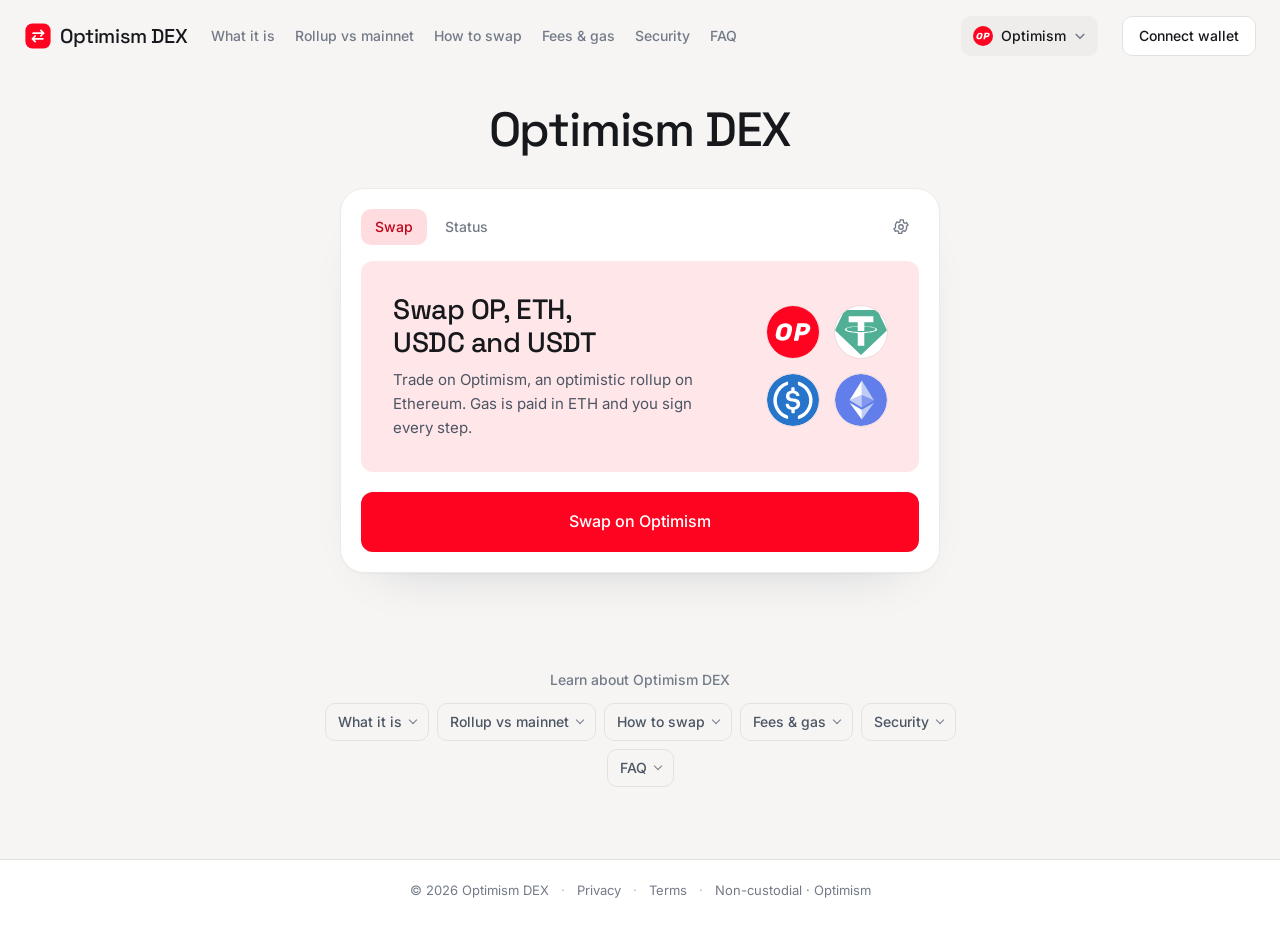
==== commit d92a0327: "mirror: +13 ~5 -0" ====
--- a/index.html
+++ b/index.html
@@ -1,249 +1,283 @@
-<!doctype html>
-<html lang="en">
-<head>
-<meta charset="utf-8">
-<meta name="viewport" content="width=device-width, initial-scale=1">
-<title>Optimism DEX — Swap Tokens on Optimism L2</title>
-<meta name="description" content="Swap tokens on an Optimism DEX with low ETH gas, on-chain liquidity pools, and full self-custody. See fees, slippage and swap times before you trade.">
-<link rel="canonical" href="https://optimism-dex.github.io/">
-<meta property="og:type" content="website">
-<meta property="og:title" content="Optimism DEX">
-<meta property="og:url" content="https://optimism-dex.github.io/">
-<meta property="og:image" content="https://optimism-dex.github.io/og.png">
-<meta name="twitter:card" content="summary_large_image">
-<meta name="twitter:title" content="Optimism DEX">
-<link rel="preconnect" href="https://fonts.googleapis.com"><link rel="preconnect" href="https://fonts.gstatic.com" crossorigin><link rel="stylesheet" href="https://fonts.googleapis.com/css2?family=Albert+Sans:wght@400;500;600;700&family=Albert+Sans:wght@500;600;700&display=swap">
-<script type="application/ld+json">{"@context": "https://schema.org", "@graph": [{"@type": "WebSite", "@id": "https://optimism-dex.github.io/#website", "url": "https://optimism-dex.github.io/", "name": "Optimism DEX — Swap Tokens on Optimism L2"}, {"@type": "WebPage", "@id": "https://optimism-dex.github.io/#webpage", "url": "https://optimism-dex.github.io/", "name": "Optimism DEX — Swap Tokens on Optimism L2", "isPartOf": {"@id": "https://optimism-dex.github.io/#website"}, "description": "Swap tokens on an Optimism DEX with low ETH gas, on-chain liquidity pools, and full self-custody. See fees, slippage and swap times before you trade.", "datePublished": "2026-11-03", "dateModified": "2026-11-03"}, {"@type": "SoftwareApplication", "name": "Optimism DEX", "applicationCategory": "FinanceApplication", "operatingSystem": "Web", "offers": {"@type": "Offer", "price": "0", "priceCurrency": "USD"}}, {"@type": "BreadcrumbList", "itemListElement": [{"@type": "ListItem", "position": 1, "name": "Home", "item": "https://optimism-dex.github.io/"}, {"@type": "ListItem", "position": 2, "name": "Swaps"}, {"@type": "ListItem", "position": 3, "name": "Optimism DEX"}]}, {"@type": "FAQPage", "mainEntity": [{"@type": "Question", "name": "What is an Optimism DEX?", "acceptedAnswer": {"@type": "Answer", "text": "An Optimism DEX is a decentralized exchange built on the Optimism network, letting you swap tokens against on-chain liquidity pools from a self-custody wallet while paying gas in ETH instead of a separate token."}}, {"@type": "Question", "name": "Do I need ETH to trade on Optimism?", "acceptedAnswer": {"@type": "Answer", "text": "Yes. Optimism charges network gas in ETH, so you need a small ETH balance on the network to cover approvals and swaps, separate from any ETH you're trading."}}, {"@type": "Question", "name": "Which protocol is best for stablecoin swaps on Optimism?", "acceptedAnswer": {"@type": "Answer", "text": "Protocols built around concentrated, correlated-asset pools, such as Velodrome, generally offer lower slippage for stablecoin and ETH pairs than general-purpose pools."}}, {"@type": "Question", "name": "Is swapping on an Optimism DEX cheaper than Ethereum mainnet?", "acceptedAnswer": {"@type": "Answer", "text": "Yes, substantially. Optimism batches and compresses transaction data before settling to Ethereum, which is why swap gas on the network typically costs a small fraction of a mainnet swap."}}, {"@type": "Question", "name": "What happens if a swap fails?", "acceptedAnswer": {"@type": "Answer", "text": "A failed transaction reverts on-chain; you keep your tokens and only lose the small gas fee spent attempting it. Nothing moves until the transaction confirms successfully."}}, {"@type": "Question", "name": "Can slippage cause my swap to fail?", "acceptedAnswer": {"@type": "Answer", "text": "Yes. If the pool price moves beyond your slippage tolerance before the transaction confirms, the swap reverts rather than filling at a worse rate than you allowed."}}, {"@type": "Question", "name": "Do I keep custody of my funds on an Optimism DEX?", "acceptedAnswer": {"@type": "Answer", "text": "Yes. You connect your own wallet, sign each transaction yourself, and the exchange never takes custody of your tokens at any point."}}]}]}</script>
-<style>
-:root{--bg:#130B0D;--surface:#201316;--text:#F4E9EC;--muted:#A4868C;--accent:#F43F5E;--accent-ink:#FFFFFF;--radius:12px;--display:"Albert Sans";--body:"Albert Sans"}
-*{box-sizing:border-box}
-html{scroll-behavior:smooth;scroll-padding-top:2rem}
-body{margin:0;background:var(--bg);color:var(--text);font:400 1rem/1.7 var(--body);-webkit-font-smoothing:antialiased}
-a{color:var(--accent);text-underline-offset:.22em}
-a:hover{text-decoration-thickness:2px}
-button,input,select,textarea{font:inherit}
-:focus-visible{outline:3px solid var(--accent);outline-offset:5px}
-::selection{background:var(--accent);color:var(--accent-ink)}
-.c234f6c{width:min(1180px,calc(100% - 64px));margin-inline:auto}
-.c5731ac{position:absolute;top:1rem;left:1rem;z-index:5;padding:.6rem 1rem;background:var(--surface);border-radius:var(--radius);transform:translateY(-200%)}
-.c5731ac:focus{transform:translateY(0)}
-.cbdefd3{display:flex;align-items:center;justify-content:space-between;gap:1.5rem;min-height:96px;border-bottom:1px solid color-mix(in srgb,var(--text) 10%,transparent)}
-.c8325dd{display:inline-flex;align-items:center;gap:.7rem;color:var(--text);font:650 1.1rem/1.2 var(--display);text-decoration:none}
-.c426100{display:grid;place-items:center;width:36px;height:36px;background:var(--accent);color:var(--accent-ink);border-radius:calc(var(--radius) * .6)}
-.c426100 svg{width:22px;height:22px;fill:none;stroke:var(--accent-ink);stroke-width:1.8;stroke-linecap:round;stroke-linejoin:round}
-.c03d3cb{display:flex;align-items:center;gap:1.7rem}
-.c03d3cb>a:not(.cdb9fd1){color:var(--muted);font-size:.9rem;text-decoration:none}
-.c03d3cb>a:hover{color:var(--text)}
-.cdb9fd1{padding:.6rem 1rem;border:1px solid color-mix(in srgb,var(--accent) 28%,transparent);border-radius:var(--radius);background:color-mix(in srgb,var(--accent) 7%,var(--surface));font-size:.9rem;font-weight:650;text-decoration:none}
-.c16da08{padding-top:1.8rem;font-size:.82rem;color:var(--muted)}
-.cf03d94{display:flex;flex-wrap:wrap;align-items:center;gap:.5rem;margin:0;padding:0;list-style:none;color:var(--muted);font-size:.82rem}
-.cf03d94 ol,.cf03d94 ul{display:flex;flex-wrap:wrap;align-items:center;gap:.5rem;margin:0;padding:0;list-style:none}
-.cf03d94 a{color:var(--muted)}
-.cf03d94 [aria-current]{color:var(--text)}
-.c92eef3{display:grid;grid-template-columns:minmax(0,1.12fr) minmax(0,1fr);align-items:start;gap:clamp(1.75rem,5vw,4rem);padding:2.25rem 0 3.5rem}
-.cf8756e{min-width:0}
-.cbeef2c{display:inline-flex;align-items:center;gap:.6rem;margin:0 0 1.4rem;color:var(--muted);font-size:.88rem}
-.cbeef2c::before{content:"";width:8px;height:8px;border-radius:50%;background:var(--accent);box-shadow:0 0 0 5px color-mix(in srgb,var(--accent) 10%,transparent)}
-h1{margin:0;font:550 clamp(2.6rem,4.9vw,4.65rem)/1.07 var(--display);letter-spacing:-.055em;overflow-wrap:anywhere;text-wrap:balance}
-h1 a{color:var(--accent)}
-.cf9bbd7{max-width:48ch;margin:1.6rem 0 2rem;color:var(--muted);font-size:1.07rem;line-height:1.8}
-.cd11686{display:inline-flex;justify-content:center;align-items:center;gap:1.6rem;min-height:54px;padding:.9rem 1.4rem;border:1px solid color-mix(in srgb,var(--accent) 70%,var(--text));border-radius:var(--radius);background:linear-gradient(135deg,var(--accent),color-mix(in srgb,var(--accent) 88%,var(--text)));color:var(--accent-ink);font-weight:650;text-decoration:none;box-shadow:0 8px 22px color-mix(in srgb,var(--accent) 20%,transparent);transition:transform .2s ease,box-shadow .2s ease}
-.cd11686:hover{transform:translateY(-2px);box-shadow:0 12px 28px color-mix(in srgb,var(--accent) 28%,transparent)}
-.cd8d005{font-size:1.25rem;line-height:1}
-.c61c1d0{margin:1rem 0 0;color:var(--muted);font-size:.8rem}
-.c151649{position:relative;min-width:0;padding:12px;border:1px solid color-mix(in srgb,var(--accent) 15%,transparent);border-radius:calc(var(--radius) + 12px);background:linear-gradient(145deg,color-mix(in srgb,var(--accent) 14%,var(--bg)),color-mix(in srgb,var(--accent) 3%,var(--bg)));box-shadow:0 30px 70px -25px color-mix(in srgb,var(--text) 20%,transparent)}
-.c2267fa{padding:clamp(1.25rem,3vw,2rem);border:1px solid color-mix(in srgb,var(--text) 8%,transparent);border-radius:var(--radius);background:var(--surface);box-shadow:0 4px 14px color-mix(in srgb,var(--text) 4%,transparent)}
-.c955eea{display:flex;align-items:center;justify-content:space-between;gap:1rem;margin-bottom:1.65rem}
-.c955eea h2{margin:0;font:600 1.2rem/1.3 var(--display);letter-spacing:-.025em}
-.cb179f8{display:inline-flex;align-items:center;gap:.4rem;padding:.25rem .6rem;border-radius:var(--radius);background:color-mix(in srgb,var(--accent) 9%,transparent);color:var(--accent);font-size:.72rem;white-space:nowrap}
-.cb179f8::before{content:"";width:5px;height:5px;border-radius:50%;background:var(--accent)}
-.caad16b{display:block;margin-bottom:.5rem;font-size:.83rem;font-weight:600}
-.c997553{display:flex;align-items:center;gap:.5rem;padding:.65rem 1rem;border:1px solid color-mix(in srgb,var(--text) 16%,transparent);border-radius:var(--radius);background:var(--bg);transition:border-color .2s ease}
-.c997553:focus-within{border-color:var(--accent);box-shadow:0 0 0 3px color-mix(in srgb,var(--accent) 12%,transparent)}
-.c997553 input{width:100%;min-width:0;padding:.25rem 0;border:0;background:var(--bg);color:var(--text);font:550 2rem/1.3 var(--display);font-variant-numeric:tabular-nums}
-.c997553 input:focus-visible{outline-offset:2px}
-.c41b1b1{color:var(--muted);font-size:.8rem}
-.c8836aa{margin:.5rem 0 1.3rem;color:var(--muted);font-size:.74rem}
-.c09af66{display:grid;grid-template-columns:minmax(0,1fr) 32px minmax(0,1fr);align-items:center;gap:.6rem;padding:1.1rem 0;border-top:1px solid color-mix(in srgb,var(--text) 8%,transparent);border-bottom:1px solid color-mix(in srgb,var(--text) 8%,transparent)}
-.cb93fc9{display:flex;flex-direction:column;align-items:center;gap:.45rem;min-width:0;color:var(--muted);font-size:.75rem}
-.cc14530{display:flex;align-items:center;justify-content:center;min-height:52px;max-width:100%;overflow-wrap:anywhere;color:var(--text);font-weight:600}
-.cc14530 img,.cc14530 svg{display:block;max-width:100%;width:auto;height:44px;object-fit:contain}
-.c8abe2c{display:grid;place-items:center;width:32px;height:32px;border:1px solid color-mix(in srgb,var(--accent) 20%,transparent);border-radius:50%;background:color-mix(in srgb,var(--accent) 7%,var(--surface));color:var(--accent)}
-.c5a86cc{padding:1.4rem 0 .25rem}
-.ce66bcc{margin:0;color:var(--muted);font-size:.8rem}
-.c555ab4{display:flex;align-items:baseline;flex-wrap:wrap;gap:.5rem;margin:.3rem 0 1rem}
-.c555ab4 output{font:550 clamp(1.65rem,3vw,2.5rem)/1.2 var(--display);letter-spacing:-.045em;color:var(--text);overflow-wrap:anywhere;font-variant-numeric:tabular-nums}
-.cbb99e7{display:grid;gap:.45rem;margin:0 0 1.2rem;font-size:.8rem}
-.cbb99e7>div{display:flex;justify-content:space-between;gap:1rem}
-.cbb99e7 dt{color:var(--muted)}
-.cbb99e7 dd{margin:0;text-align:right;font-variant-numeric:tabular-nums}
-.c2267fa .cd11686{width:100%;justify-content:space-between;min-height:50px;font-size:.9rem}
-.cf3e5ec{margin:1rem 0 0;color:var(--muted);font-size:.73rem;line-height:1.65}
-.ce9839d{margin:.6rem 0 0;color:var(--text);font-size:.8rem;font-weight:600}
-.ce9839d:empty{display:none}
-.c428fe8{padding:2.1rem 2.3rem;margin-bottom:4.5rem;border:1px solid color-mix(in srgb,var(--text) 9%,transparent);border-radius:var(--radius);background:linear-gradient(115deg,var(--surface),color-mix(in srgb,var(--accent) 4%,var(--surface)))}
-.cb0b686{margin:0 0 1.3rem;font:550 1.5rem/1.3 var(--display);letter-spacing:-.035em}
-.ce35a0a{width:100%;border-collapse:collapse;text-align:left;font-size:.92rem}
-.ce35a0a caption{text-align:left;padding:0 0 1rem;color:var(--muted)}
-.ce35a0a th,.ce35a0a td{padding:1rem .9rem;border-bottom:1px solid color-mix(in srgb,var(--text) 9%,transparent);vertical-align:top;overflow-wrap:anywhere}
-.ce35a0a th{font-weight:600;color:var(--text)}
-.ce35a0a td{color:var(--muted)}
-.ce35a0a th:first-child,.ce35a0a td:first-child{padding-left:0}
-.ce35a0a tr:last-child>*{border-bottom:0}
-.ce35a0a thead th{font-size:.82rem;color:var(--muted)}
-.cda10f8{max-width:820px;margin-inline:auto}
-.c905440{padding:0 0 2.6rem;margin:0 0 2.6rem;border-bottom:1px solid color-mix(in srgb,var(--text) 10%,transparent);scroll-margin-top:2rem}
-.c5a2767{margin:0 0 1.1rem;font:550 clamp(1.7rem,3vw,2.25rem)/1.2 var(--display);letter-spacing:-.04em;text-wrap:balance;overflow-wrap:anywhere}
-.ce9d2e5{color:var(--muted);font:400 1rem/1.85 var(--body);overflow-wrap:anywhere}
-.ce9d2e5 p{margin:0 0 1.15rem}
-.ce9d2e5 h3,.ce9d2e5 h4{margin:1.6rem 0 .65rem;color:var(--text);font:600 1.25rem/1.4 var(--display)}
-.ce9d2e5 strong{color:var(--text);font-weight:600}
-.ce9d2e5 ul,.ce9d2e5 ol{padding-left:1.4rem}
-.ce9d2e5 li{padding-left:.3rem;margin:.5rem 0}
-.ce9d2e5 li::marker{color:var(--accent)}
-.ce9d2e5 blockquote{margin:1.5rem 0;padding:1rem 1.4rem;border-left:3px solid var(--accent);border-radius:0 var(--radius) var(--radius) 0;background:color-mix(in srgb,var(--accent) 6%,var(--surface));color:var(--text)}
-.ce9d2e5 img{max-width:100%;height:auto;border-radius:var(--radius)}
-.ce9d2e5>:last-child{margin-bottom:0}
-.cec9d7a{margin:.8rem 0;border:1px solid color-mix(in srgb,var(--text) 10%,transparent);border-radius:var(--radius);background:var(--surface);overflow:hidden}
-.c1b536c{position:relative;display:block;padding:1.25rem 3.5rem 1.25rem 1.4rem;cursor:pointer;list-style:none;color:var(--text);font:550 1.05rem/1.5 var(--display)}
-.c1b536c::-webkit-details-marker{display:none}
-.c1b536c::after{content:"+";position:absolute;right:1.4rem;top:1.25rem;color:var(--accent);font:400 1.4rem/1.1 var(--body)}
-.cec9d7a[open]>.c1b536c::after,.cec9d7a details[open]>.c1b536c::after{content:"−"}
-.cec9d7a[open]{border-color:color-mix(in srgb,var(--accent) 35%,transparent)}
-.c1b536c:focus-visible{outline-offset:-5px;border-radius:var(--radius)}
-.cf30bc0{padding:0 1.4rem 1.4rem;color:var(--muted);font-size:.95rem;line-height:1.8;overflow-wrap:anywhere}
-.cf30bc0>:first-child{margin-top:0}
-.cf30bc0>:last-child{margin-bottom:0}
-.c14cba9{max-width:820px;margin:3.5rem auto 0;padding-top:2rem;border-top:1px solid color-mix(in srgb,var(--text) 10%,transparent)}
-.c0e14b5{display:grid;gap:.7rem;margin:0;padding:0;list-style:none}
-.ce729ca{padding:.85rem 1rem;border:1px solid color-mix(in srgb,var(--text) 8%,transparent);border-radius:var(--radius);background:var(--surface);color:var(--muted);font-size:.86rem;overflow-wrap:anywhere}
-.ce729ca a{color:var(--text);text-decoration-color:color-mix(in srgb,var(--accent) 55%,transparent)}
-a.ce729ca{display:block;color:var(--text)}
-.c14136f{display:flex;align-items:center;justify-content:space-between;gap:1rem;margin-top:4rem;padding:1.75rem 0 2rem;border-top:1px solid color-mix(in srgb,var(--text) 10%,transparent);color:var(--muted);font-size:.8rem}
-.c14136f p{margin:0}
-.c14136f a{color:var(--muted)}
-@media(min-width:1500px){.c92eef3{padding-top:2.75rem;padding-bottom:4rem}}
-@media(max-width:850px){.c92eef3{grid-template-columns:1fr;gap:2.5rem;padding-top:2.5rem;padding-bottom:3rem}.cf8756e{max-width:640px}.c151649{width:100%;max-width:560px;justify-self:center}h1{font-size:clamp(2.5rem,7vw,4rem)}.cf9bbd7{max-width:58ch}.c428fe8{margin-bottom:3rem}.c03d3cb{gap:1rem}}
-@media(max-width:540px){.c234f6c{width:calc(100% - 32px)}.cbdefd3{min-height:78px;gap:.75rem}.c8325dd{font-size:.95rem;gap:.5rem}.c426100{width:30px;height:30px}.c03d3cb>a:not(.cdb9fd1){display:none}.cdb9fd1{padding:.5rem .75rem;font-size:.8rem}.c16da08{padding-top:1.25rem}.c92eef3{padding-top:2rem;gap:2rem}h1{font-size:2.65rem}.cf9bbd7{font-size:1rem}.cf8756e>.cd11686{width:100%}.c61c1d0{text-align:center}.c151649{padding:8px;border-radius:calc(var(--radius) + 8px)}.c2267fa{padding:1.2rem}.c428fe8{padding:1.4rem 1.1rem}.ce35a0a{display:block;overflow-x:auto}.ce35a0a th,.ce35a0a td{min-width:125px;padding:.8rem .65rem}.c1b536c{padding-left:1rem}.cf30bc0{padding-left:1rem;padding-right:1rem}.c14136f{align-items:flex-start;flex-direction:column;margin-top:3rem}.c905440{margin-bottom:2rem;padding-bottom:2rem}}
-@media(prefers-reduced-motion:reduce){html{scroll-behavior:auto}*,*::before,*::after{transition:none!important}.cd11686:hover{transform:none}}
-</style>
-</head>
-<body id="top">
-<a class="c5731ac" href="#content">Skip to content</a>
-<header class="c234f6c">
-<nav class="cbdefd3" aria-label="Main navigation">
-<a class="c8325dd" href="#top"><span class="c426100" aria-hidden="true"><svg viewBox="0 0 24 24"><path d="M4 8h15m-4-4 4 4-4 4M20 16H5m4-4-4 4 4 4"/></svg></span>Swap guide</a>
-<div class="c03d3cb"><a href="#key-facts">Key facts</a><a href="#sources">Sources</a><a class="cdb9fd1" href="dashboard/">Swap <span aria-hidden="true">↗</span></a></div>
-</nav>
-</header>
-<div class="c234f6c">
-<div class="c16da08"><nav class="cf03d94" aria-label="Breadcrumb"><a href="dashboard/">Home</a> <span>/</span> <span>Swaps</span> <span>/</span> <span>Optimism DEX</span></nav></div>
-<section class="c92eef3" aria-labelledby="hero-title">
-<div class="cf8756e">
-<p class="cbeef2c">Plan your swap</p>
-<h1 id="hero-title">Optimism <em>DEX</em>.</h1>
-<p class="cf9bbd7">An Optimism DEX lets you trade tokens directly from your own wallet on Optimism, an Ethereum layer-2 network built on the OP Stack. Instead of routing an order through a company's books, an Optimism DEX swaps against on-chain liquidity pools, settles in seconds, and charges gas in ETH rather than a separate token. You review the rate, the price impact and your slippage tolerance before you sign, and your funds never leave your own wallet.</p>
-<a class="cd11686" href="dashboard/">Swap <span class="cd8d005" aria-hidden="true">↗</span></a>
-<p class="c61c1d0">Compare the route. Estimate the rate.</p>
-</div>
-<aside class="c151649" aria-labelledby="estimator-title">
-<div class="c2267fa">
-<div class="c955eea"><h2 id="estimator-title">Swap estimator</h2><span class="cb179f8">Live estimate</span></div>
-<label class="caad16b" for="amount">You pay</label>
-<div class="c997553"><input id="amount" type="number" inputmode="decimal" min="1" max="1000000000" step="0.01" value="1000" aria-describedby="amount-help amount-error"><span class="c41b1b1">units</span></div>
-<p class="c8836aa" id="amount-help">Enter 1–1,000,000,000 units, up to two decimal places.</p>
-<p class="ce9839d" id="amount-error" aria-live="polite"></p>
-<div class="c09af66" aria-label="Swap route">
-<div class="cb93fc9"><span>From</span><div class="cc14530"><img src="assets/tokens/optimism.svg" alt="Optimism" width="28" height="28"></div></div>
-<span class="c8abe2c" aria-hidden="true">→</span>
-<div class="cb93fc9"><span>To</span><div class="cc14530"><img src="assets/tokens/usdc.svg" alt="USD Coin" width="28" height="28"></div></div>
-</div>
-<div class="c5a86cc" aria-live="polite" aria-atomic="true">
-<p class="ce66bcc">Estimated amount received</p>
-<div class="c555ab4"><output id="received" for="amount">998.25</output><span class="c41b1b1">units</span></div>
-<dl class="cbb99e7">
-<div><dt>Estimated fee</dt><dd><output id="fee" for="amount">1.75</output> units</dd></div>
-<div><dt>Estimated time</dt><dd><output id="time" for="amount">5–7 min</output></dd></div>
-</dl>
-</div>
-<a class="cd11686" href="dashboard/">Swap <span class="cd8d005" aria-hidden="true">→</span></a>
-<p class="cf3e5ec">Fee = 0.15% of the amount + 0.25 units. Time starts at 2–4 minutes, adding one minute for every tenfold increase from 1 unit, rounded up.</p>
-<noscript><p class="c8836aa">Enable JavaScript to update the estimate as you change the amount.</p></noscript>
-</div>
-</aside>
-</section>
-<section class="c428fe8" id="key-facts" aria-labelledby="facts-title">
-<h2 class="cb0b686" id="facts-title">Key facts</h2>
-<table class="ce35a0a"><tbody><tr><th scope="row">Network</th><td>Optimism — Ethereum layer-2 (OP Stack)</td></tr>
-<tr><th scope="row">Gas token</th><td>ETH (bridged from Ethereum)</td></tr>
-<tr><th scope="row">Trade type</th><td>AMM swaps against on-chain liquidity pools</td></tr>
-<tr><th scope="row">Popular protocols</th><td>Velodrome, Uniswap on Optimism</td></tr>
-<tr><th scope="row">Typical swap fee</th><td>~0.01%–0.3% of trade value</td></tr>
-<tr><th scope="row">Custody</th><td>Self-custody — you hold your keys</td></tr></tbody></table>
-</section>
-<main class="cda10f8" id="content">
-<section class="c905440"><h2 class="c5a2767">What Is an Optimism DEX?</h2><div class="ce9d2e5"><strong>An Optimism DEX is a decentralized exchange that runs on the Optimism layer-2 network, letting you swap tokens directly from your own wallet at a fraction of Ethereum mainnet gas costs.</strong> Unlike a centralized exchange, it never takes custody of your funds — trades execute through smart contracts, and liquidity comes from pools that anyone can supply. Because Optimism batches and compresses transaction data before posting it to Ethereum, swaps can settle for gas measured in cents rather than dollars, even during periods of high network demand.<h3>Automated Market Makers vs. Order Books</h3>Most activity on this kind of exchange runs through an automated market maker (AMM), where a swap is priced against a liquidity pool rather than matched against another trader's order. Protocols such as <strong>Velodrome</strong> concentrate liquidity for correlated assets, which keeps slippage low on common pairs like ETH and stablecoins.<h3>Why Optimism Exists</h3>Optimism is an <strong>optimistic rollup</strong>: it executes transactions off the main Ethereum chain and only posts compressed data back, assuming transactions are valid unless challenged within a dispute window. That design, documented in the <a href="https://docs.optimism.io/" rel="nofollow noopener" target="_blank">Optimism docs</a>, is what keeps swap fees low without sacrificing Ethereum-grade security.</div></section>
-<section class="c905440"><h2 class="c5a2767">The OP Stack Behind Every Optimism DEX Swap</h2><div class="ce9d2e5">Every Optimism DEX runs on top of the OP Stack, the modular codebase that also powers several other rollups tracked on <a href="https://l2beat.com/scaling/projects/optimism" rel="nofollow noopener" target="_blank">L2BEAT</a>. A swap you submit is signed in your wallet, sequenced by Optimism's network, executed against a liquidity pool, and ultimately settled back to Ethereum, which anchors the chain's security even though your trade never touches mainnet gas prices.<h3>Gas Is Paid in ETH</h3>Unlike some other layer-2 networks, Optimism charges gas in <strong>ETH</strong>, not a separate native token, so the same asset you already hold for Ethereum covers every transaction fee here. Bridge a small amount of ETH onto the network, and that balance pays for every approval and swap you make.<h3>Checking a Transaction</h3>Every swap produces a transaction hash you can verify independently on <a href="https://optimistic.etherscan.io/" rel="nofollow noopener" target="_blank">Optimistic Etherscan</a>, which shows the exact amount sent, the amount received, and the contracts involved — useful for confirming a trade settled the way the interface said it would.</div></section>
-<section class="c905440"><h2 class="c5a2767">Optimism DEX Fees and Swap Times</h2><div class="ce9d2e5">Fees on an Optimism DEX come in two layers: the small network gas fee paid in ETH, and the pool's own swap fee, typically a fraction of a percent taken from the trade, with the underlying mechanics covered in the <a href="https://docs.optimism.io/" rel="nofollow noopener" target="_blank">Optimism docs</a>. Both are shown before you confirm, along with the minimum amount you'll receive after slippage tolerance.<table><thead><tr><th>Step</th><th>What you pay</th><th>Typical time</th></tr></thead><tbody><tr><td>Token approval</td><td>Small ETH gas fee</td><td>Seconds</td></tr><tr><td>Swap execution</td><td>ETH gas + pool fee (~0.01–0.3%)</td><td>Seconds</td></tr><tr><td>Bridging ETH in first</td><td>Ethereum L1 gas, if arriving from mainnet</td><td>Minutes</td></tr></tbody></table></div></section>
-<section class="c905440"><h2 class="c5a2767">How to Swap on an Optimism DEX, Step by Step</h2><div class="ce9d2e5">The flow is the same across most interfaces, so once you've done it once here you can repeat it on any pair.<ul><li>Connect a self-custody wallet set to the Optimism network.</li><li>Select the token you're swapping from and the token you want to receive.</li><li>Review the quoted rate, the price impact, and your slippage tolerance.</li><li>Approve the token if this is the first time you're trading it.</li><li>Confirm the swap transaction and pay the ETH gas fee.</li><li>Check the resulting balance in your wallet or on a block explorer.</li></ul></div></section>
-<section class="c905440"><h2 class="c5a2767">Is an Optimism DEX Safe to Use?</h2><div class="ce9d2e5">An Optimism DEX never holds your funds — you keep your keys the entire time, and every swap is a transaction you sign and can inspect beforehand. The risks that remain are the ones any DeFi trader manages: contract risk, pool liquidity, and the usual phishing attempts that target wallet approvals.<h3>Slippage and Price Impact</h3>Thin liquidity pools can move the price against you mid-trade, so the interface lets you set a slippage tolerance and shows the estimated price impact before you sign. Keeping that tolerance tight protects you from a worse fill than expected, though it can cause a trade to fail if the pool moves too fast.<h3>Approvals and Revocations</h3>Granting a token approval here lets a contract move that token on your behalf, so limit approvals to the amount you intend to trade and revoke old ones you no longer use. No legitimate exchange or wallet will ever ask for your seed phrase to complete a swap.</div></section>
-<section class="c905440"><h2 class="c5a2767">Optimism DEX vs. Centralized Exchanges</h2><div class="ce9d2e5">A centralized exchange matches your order against its own books and holds your funds until you withdraw. An Optimism DEX skips that custody step entirely: liquidity lives in on-chain pools, pricing is transparent, and the underlying rollup design is covered in general <a href="https://ethereum.org/en/layer-2/" rel="nofollow noopener" target="_blank">Ethereum layer-2 resources</a> rather than any single company's internal ledger. The tradeoff is that you manage your own gas, your own approvals, and your own slippage settings — control that comes with more responsibility but removes a counterparty from the equation.</div></section>
-<section class="c905440"><h2 class="c5a2767">Choosing the Right Optimism DEX for a Trade</h2><div class="ce9d2e5">Not every Optimism DEX is built the same way. Some, like <strong>Velodrome</strong>, specialize in stable and correlated pairs with concentrated liquidity and low slippage, a design explained in the <a href="https://docs.velodrome.finance/" rel="nofollow noopener" target="_blank">Velodrome documentation</a>; others mirror Ethereum mainnet protocols such as Uniswap, adapted to run on Optimism's architecture. Before committing to a pool, compare the quoted rate, the fee tier, and the available liquidity across a couple of interfaces. Over time, the best fit is simply the one that consistently gives you the best net amount after fees and slippage on the pairs you trade most.</div></section><section class="c905440 c360212" id="related"><h2 class="c5a2767">Related tools</h2><div class="ce9d2e5"><ul><li><a href="https://paraswap-app.github.io/">ParaSwap explained</a></li><li><a href="https://swap-bnb.github.io/">Swap BNB</a></li><li><a href="https://polygon-swap.github.io/">Polygon Swap guide</a></li><li><a href="https://crosschain-swap.github.io/">Cross-Chain Swap guide</a></li><li><a href="https://swap-monero.github.io/">Monero Swap</a></li></ul></div></section>
-<details class="cec9d7a"><summary class="c1b536c">What is an Optimism DEX?</summary><div class="cf30bc0">An Optimism DEX is a decentralized exchange built on the Optimism network, letting you swap tokens against on-chain liquidity pools from a self-custody wallet while paying gas in ETH instead of a separate token.</div></details>
-<details class="cec9d7a"><summary class="c1b536c">Do I need ETH to trade on Optimism?</summary><div class="cf30bc0">Yes. Optimism charges network gas in ETH, so you need a small ETH balance on the network to cover approvals and swaps, separate from any ETH you're trading.</div></details>
-<details class="cec9d7a"><summary class="c1b536c">Which protocol is best for stablecoin swaps on Optimism?</summary><div class="cf30bc0">Protocols built around concentrated, correlated-asset pools, such as Velodrome, generally offer lower slippage for stablecoin and ETH pairs than general-purpose pools.</div></details>
-<details class="cec9d7a"><summary class="c1b536c">Is swapping on an Optimism DEX cheaper than Ethereum mainnet?</summary><div class="cf30bc0">Yes, substantially. Optimism batches and compresses transaction data before settling to Ethereum, which is why swap gas on the network typically costs a small fraction of a mainnet swap.</div></details>
-<details class="cec9d7a"><summary class="c1b536c">What happens if a swap fails?</summary><div class="cf30bc0">A failed transaction reverts on-chain; you keep your tokens and only lose the small gas fee spent attempting it. Nothing moves until the transaction confirms successfully.</div></details>
-<details class="cec9d7a"><summary class="c1b536c">Can slippage cause my swap to fail?</summary><div class="cf30bc0">Yes. If the pool price moves beyond your slippage tolerance before the transaction confirms, the swap reverts rather than filling at a worse rate than you allowed.</div></details>
-<details class="cec9d7a"><summary class="c1b536c">Do I keep custody of my funds on an Optimism DEX?</summary><div class="cf30bc0">Yes. You connect your own wallet, sign each transaction yourself, and the exchange never takes custody of your tokens at any point.</div></details>
-</main>
-<section class="c14cba9" id="sources" aria-labelledby="sources-title">
-<h2 class="cb0b686" id="sources-title">Sources</h2>
-<ul class="c0e14b5"><li><a class="ce729ca" href="https://docs.optimism.io/" rel="nofollow noopener" target="_blank">Optimism documentation</a></li>
-<li><a class="ce729ca" href="https://l2beat.com/scaling/projects/optimism" rel="nofollow noopener" target="_blank">Optimism on L2BEAT</a></li>
-<li><a class="ce729ca" href="https://optimistic.etherscan.io/" rel="nofollow noopener" target="_blank">Optimistic Etherscan</a></li>
-<li><a class="ce729ca" href="https://docs.velodrome.finance/" rel="nofollow noopener" target="_blank">Velodrome documentation</a></li></ul>
-</section>
-<footer class="c14136f"><p>Updated Nov 03, 2026</p><a href="#top">Back to top <span aria-hidden="true">↑</span></a></footer>
-</div>
-<script>
-(() => {
-  const amount = document.getElementById('amount');
-  const received = document.getElementById('received');
-  const fee = document.getElementById('fee');
-  const time = document.getElementById('time');
-  const error = document.getElementById('amount-error');
-  const format = new Intl.NumberFormat('en', { minimumFractionDigits: 2, maximumFractionDigits: 2 });
-  let timer;
-  function update() {
-    const value = amount.valueAsNumber;
-    if (!Number.isFinite(value) || !amount.validity.valid) {
-      amount.setAttribute('aria-invalid', 'true');
-      error.textContent = 'Enter an amount from 1 to 1,000,000,000 with up to two decimal places.';
-      received.value = '—';
-      fee.value = '—';
-      time.value = '—';
-      return;
-    }
-    amount.removeAttribute('aria-invalid');
-    error.textContent = '';
-    const amountCents = Math.round(value * 100);
-    const feeCents = Math.round(amountCents * 0.0015 + 25);
-    const minutes = 2 + Math.ceil(Math.log10(value));
-    received.value = format.format((amountCents - feeCents) / 100);
-    fee.value = format.format(feeCents / 100);
-    time.value = minutes + '–' + (minutes + 2) + ' min';
-  }
-  amount.addEventListener('input', () => {
-    clearTimeout(timer);
-    timer = setTimeout(update, 180);
-  });
-  amount.addEventListener('change', () => {
-    clearTimeout(timer);
-    update();
-  });
-  update();
-})();
-</script>
-</body>
-</html>
+<!doctype html>
+<html lang="en"><head>
+<meta charset="utf-8"><meta name="viewport" content="width=device-width,initial-scale=1">
+<title>Optimism DEX — Swap OP, ETH, USDC and USDT</title>
+<meta name="description" content="Optimism DEX is a non-custodial interface to swap OP, ETH, USDC and USDT on Optimism, an Ethereum optimistic rollup, with gas paid in ETH from your own wallet.">
+<meta name="robots" content="index,follow">
+<meta name="theme-color" content="#f6f5f4">
+<link rel="canonical" href="https://optimism-dex.github.io/">
+<meta property="og:type" content="website"><meta property="og:site_name" content="Optimism DEX"><meta property="og:title" content="Optimism DEX — Swap OP, ETH, USDC and USDT"><meta property="og:description" content="Optimism DEX is a non-custodial interface to swap OP, ETH, USDC and USDT on Optimism, an Ethereum optimistic rollup, with gas paid in ETH from your own wallet."><meta property="og:url" content="https://optimism-dex.github.io/"><meta property="og:image" content="https://optimism-dex.github.io/og-image.png">
+<meta name="twitter:card" content="summary_large_image"><meta name="twitter:title" content="Optimism DEX — Swap OP, ETH, USDC and USDT"><meta name="twitter:description" content="Optimism DEX is a non-custodial interface to swap OP, ETH, USDC and USDT on Optimism, an Ethereum optimistic rollup, with gas paid in ETH from your own wallet."><meta name="twitter:image" content="https://optimism-dex.github.io/og-image.png">
+<link rel="icon" type="image/svg+xml" href="icon.svg">
+<link rel="apple-touch-icon" href="icon.svg">
+<link rel="manifest" href="manifest.webmanifest">
+<script type="application/ld+json">
+{"@context":"https://schema.org","@graph":[{"@type":"Organization","@id":"https://optimism-dex.github.io/#organization","name":"Optimism DEX","url":"https://optimism-dex.github.io/","description":"Optimism DEX is a non-custodial interface to swap OP, ETH, USDC and USDT on Optimism, an Ethereum optimistic rollup, with gas paid in ETH from your own wallet.","logo":{"@type":"ImageObject","@id":"https://optimism-dex.github.io/#logo","url":"https://optimism-dex.github.io/icon.svg","caption":"Optimism DEX"}},{"@type":"WebSite","@id":"https://optimism-dex.github.io/#website","url":"https://optimism-dex.github.io/","publisher":{"@id":"https://optimism-dex.github.io/#organization"},"name":"Optimism DEX"},{"@type":"WebPage","@id":"https://optimism-dex.github.io/#webpage","url":"https://optimism-dex.github.io/","publisher":{"@id":"https://optimism-dex.github.io/#organization"},"name":"Optimism DEX — Swap OP, ETH, USDC and USDT","isPartOf":{"@id":"https://optimism-dex.github.io/#website"},"mainEntity":{"@id":"https://optimism-dex.github.io/#app"},"breadcrumb":{"@id":"https://optimism-dex.github.io/#breadcrumb"}},{"@type":"BreadcrumbList","@id":"https://optimism-dex.github.io/#breadcrumb","itemListElement":[{"@type":"ListItem","position":1,"name":"Home","item":"https://optimism-dex.github.io/"},{"@type":"ListItem","position":2,"name":"Optimism DEX","item":"https://optimism-dex.github.io/"}]},{"@type":"WebApplication","@id":"https://optimism-dex.github.io/#app","url":"https://optimism-dex.github.io/","publisher":{"@id":"https://optimism-dex.github.io/#organization"},"name":"Optimism DEX","applicationCategory":"FinanceApplication","operatingSystem":"Web","description":"Optimism DEX is a non-custodial interface to swap OP, ETH, USDC and USDT on Optimism, an Ethereum optimistic rollup, with gas paid in ETH from your own wallet.","isPartOf":{"@id":"https://optimism-dex.github.io/#website"}},{"@type":"FAQPage","@id":"https://optimism-dex.github.io/#faq","isPartOf":{"@id":"https://optimism-dex.github.io/#webpage"},"about":{"@id":"https://optimism-dex.github.io/#app"},"name":"Optimism DEX FAQ","mainEntity":[{"@type":"Question","name":"What is Optimism DEX?","acceptedAnswer":{"@type":"Answer","text":"It is a non-custodial interface for swapping OP, ETH, USDC, USDT and other tokens on Optimism. You connect your wallet, review a quote and sign each transaction yourself."}},{"@type":"Question","name":"What do I need to pay gas on Optimism?","acceptedAnswer":{"@type":"Answer","text":"You need ETH on the Optimism network. Gas is always paid in ETH, so keep a small balance even when you trade OP or stablecoins."}},{"@type":"Question","name":"How long does a native withdrawal to Ethereum take?","acceptedAnswer":{"@type":"Answer","text":"Withdrawals through the native bridge of an optimistic rollup have a challenge window of about 7 days before funds are final on Ethereum. Swapping on Optimism itself is not affected by this window."}},{"@type":"Question","name":"How do I get funds onto Optimism?","acceptedAnswer":{"@type":"Answer","text":"Use a bridge to move assets from Ethereum or another supported network onto Optimism. The bridge shows its own fee and timing, and the swap interface works with tokens already on Optimism."}},{"@type":"Question","name":"Why is a token approval needed?","acceptedAnswer":{"@type":"Answer","text":"ERC-20 tokens such as OP, USDC and USDT need a one-time allowance before a router can move them for you. The approval is a separate transaction that costs a little gas. Native ETH needs none."}},{"@type":"Question","name":"Do I need an account to swap?","acceptedAnswer":{"@type":"Answer","text":"No. A wallet is enough, with no sign-up or identity check on the interface. Your funds stay in your wallet unless you approve and sign a swap."}}]}]}
+</script>
+<style>
+@font-face{font-family:'Inter';src:url('assets/inter.woff2') format('woff2');font-weight:400 700;font-display:swap}
+@font-face{font-family:'Space Grotesk';src:url('assets/space-grotesk.woff2') format('woff2');font-weight:500 700;font-display:swap}
+:root{
+ --bg:#f6f5f4;--card:#fff;--ink:#17181c;--muted:#737b88;--faint:#aeb4bf;
+ --line:#ecebe9;--line-2:#e3e1de;--panel:#f8f7f6;--panel-2:#efedeb;
+ --accent:#ff0420;--accent-hover:#e0041c;--accent-ink:#bf0318;--accent-soft:#ffdce0;--accent-on:#ffffff;--promo:#ffe6e9;--text-2:#4b5563;
+ --shadow:0 1px 2px rgba(13,17,28,.04),0 24px 56px -40px rgba(13,17,28,.24);--pico-bg:#fff;--pico-ring:rgba(13,17,28,.06);
+ --ease:cubic-bezier(.2,.7,.2,1);
+ --head:"Space Grotesk","Arial",sans-serif;--body:"Inter","Arial",sans-serif;color-scheme:light}
+*{box-sizing:border-box}
+html{scroll-behavior:smooth}
+body{margin:0;min-height:100vh;display:flex;flex-direction:column;color:var(--ink);font:15px/1.6 var(--body);-webkit-font-smoothing:antialiased;overflow-x:hidden;background:var(--bg)}
+body::before{content:"";position:fixed;inset:0;z-index:-1;pointer-events:none;background:none;-webkit-mask-image:linear-gradient(#000 0,rgba(0,0,0,.35) 60%,transparent 100%);mask-image:linear-gradient(#000 0,rgba(0,0,0,.35) 60%,transparent 100%)}
+a{color:inherit;text-decoration:none}button{font-family:inherit;cursor:pointer;background:none;border:0;color:inherit}
+img{display:block;max-width:100%}
+h1,h2,h3{margin:0;font-family:var(--head);font-weight:500;letter-spacing:-.01em}
+:focus-visible{outline:2px solid var(--accent);outline-offset:2px;border-radius:8px}
+
+.nav{display:flex;align-items:center;gap:24px;padding:16px 24px;max-width:1280px;margin:0 auto;width:100%}
+.brand{display:inline-flex;align-items:center;gap:8px;font-family:var(--head);font-weight:500;font-size:20px;letter-spacing:-.02em;color:var(--ink);white-space:nowrap;flex:0 0 auto}
+.brand img{width:28px;height:28px}
+.nlinks{display:flex;align-items:center;gap:20px}
+.nlinks a{font-size:14px;font-weight:500;color:var(--muted);white-space:nowrap;transition:color .16s var(--ease)}
+.nlinks a:hover{color:var(--ink)}
+.spacer{flex:1}
+main{flex:1}
+.chain{display:inline-flex;align-items:center;gap:8px;height:40px;padding:0 12px;border-radius:10px;background:var(--panel-2);font-weight:500;font-size:14px;color:var(--ink);transition:background-color .16s var(--ease);flex:0 0 auto;white-space:nowrap}
+.chain img{width:20px;height:20px;border-radius:50%}
+.chain:hover{background:var(--line-2)}
+.chain .cv{width:12px;height:12px;color:var(--muted)}
+.connect{display:inline-flex;align-items:center;height:40px;padding:0 16px;border-radius:10px;background:var(--card);border:1px solid var(--line-2);color:var(--ink);font-weight:500;font-size:14px;transition:background-color .16s var(--ease),border-color .16s var(--ease);flex:0 0 auto;white-space:nowrap}
+.connect:hover{border-color:var(--faint);background:var(--panel)}
+
+.hero{display:flex;flex-direction:column;align-items:center;padding:32px 20px 48px}
+h1{font-size:clamp(36px,4.6vw,48px);line-height:1.08;letter-spacing:-.025em;text-align:center;color:var(--ink);margin:0 0 32px}
+
+.card{width:min(600px,100%);background:var(--card);border:1px solid var(--line);border-radius:24px;box-shadow:var(--shadow);overflow:hidden}
+.tabs{display:flex;align-items:center;gap:4px;padding:20px 20px 16px}
+.tab{display:inline-flex;align-items:center;height:36px;padding:0 14px;border-radius:10px;font-weight:500;font-size:14px;color:var(--muted);transition:background-color .16s var(--ease),color .16s var(--ease)}
+.tab:hover{background:var(--panel-2);color:var(--ink)}
+.tab.on{background:var(--accent-soft);color:var(--accent-ink)}
+.tabs .sp{flex:1}
+.tabs .ic{width:36px;height:36px;border-radius:10px;display:grid;place-items:center;color:var(--muted);transition:background-color .16s var(--ease),color .16s var(--ease)}
+.tabs .ic:hover{background:var(--panel-2);color:var(--ink)}
+.tabs .ic svg{width:18px;height:18px}
+
+.promo{margin:0 20px;padding:32px;border-radius:12px;background:var(--promo);display:flex;align-items:center;gap:20px}
+.promo-txt{flex:1;min-width:0}
+.promo-h{font-family:var(--head);font-weight:500;font-size:clamp(22px,3.4vw,28px);line-height:1.2;letter-spacing:-.015em;color:var(--ink);margin:0 0 8px;text-wrap:balance}
+.promo-sub{font-size:15px;line-height:1.6;color:var(--text-2);margin:0;max-width:34ch}
+.promo-grid{flex:0 0 auto;display:grid;grid-template-columns:repeat(2,auto);gap:16px}
+.pico{width:52px;height:52px;border-radius:50%;background:var(--pico-bg);box-shadow:0 0 0 1px var(--pico-ring);display:grid;place-items:center;overflow:hidden}
+.pico img{width:100%;height:100%;object-fit:contain;display:block}
+.promo-flow{flex-direction:column;align-items:stretch;gap:24px}
+.promo-flow .promo-sub{max-width:44ch}
+.flow{list-style:none;margin:0;padding:0;display:grid;grid-template-columns:repeat(3,1fr);gap:8px}
+.flow li{position:relative;display:flex;flex-direction:column;align-items:center;text-align:center;gap:4px}
+.flow li+li::before{content:"";position:absolute;top:22px;right:calc(50% + 30px);width:calc(100% - 52px);height:1px;background:var(--line-2)}
+.fi{width:44px;height:44px;border-radius:50%;display:grid;place-items:center;overflow:hidden;background:var(--pico-bg);box-shadow:0 0 0 1px var(--pico-ring);color:var(--accent-ink)}
+.fi img{width:100%;height:100%;display:block}
+.fi svg{width:20px;height:20px}
+.fi.on{background:var(--accent);color:var(--accent-on);box-shadow:none}
+.flow b{margin-top:4px;font-weight:500;font-size:14px;color:var(--ink)}
+.flow small{font-size:13px;line-height:1.4;color:var(--muted)}
+.cta-wrap{padding:20px}
+.cta{width:100%;height:60px;border-radius:12px;background:var(--accent);color:var(--accent-on);font-weight:500;font-size:16px;transition:background-color .16s var(--ease),transform .12s var(--ease)}
+.cta:hover{background:var(--accent-hover)}
+.cta:active{transform:scale(.99)}
+@media(max-width:470px){.promo{flex-direction:column;align-items:flex-start}.promo-grid{grid-template-columns:repeat(4,auto)}.promo-sub{max-width:none}}
+
+.learn{max-width:720px;margin:48px auto 0;width:100%;padding:0 24px 72px}
+.learn-h{font-size:14px;font-weight:500;color:var(--muted);text-align:center;margin:0 0 12px}
+.lrow{display:flex;flex-wrap:wrap;gap:8px;justify-content:center;align-items:flex-start}
+.lcard{flex:0 0 auto;background:transparent;border:1px solid var(--line-2);border-radius:10px;transition:background-color .16s var(--ease),border-color .16s var(--ease)}
+.lcard>summary{cursor:pointer;list-style:none;display:flex;align-items:center;gap:8px;height:36px;padding:0 12px;font-weight:500;font-size:14px;color:var(--text-2)}
+.lcard>summary::-webkit-details-marker{display:none}
+.lcard:hover{border-color:var(--faint);background:var(--card)}.lcard:hover>summary{color:var(--ink)}
+.lcard .chev{width:6px;height:6px;border-right:1.5px solid var(--muted);border-bottom:1.5px solid var(--muted);transform:rotate(45deg);margin-top:-4px;flex-shrink:0;transition:transform .16s var(--ease)}
+.lcard[open]{order:9;flex:0 0 100%;min-width:0;background:var(--card);border-color:var(--line-2);border-radius:16px;margin-top:8px}
+.lcard[open]>summary{height:auto;padding:20px 24px 0;color:var(--muted);font-size:13px}
+.lcard[open] .chev{transform:rotate(225deg);margin-top:4px}
+.lbody{padding:4px 24px 24px;max-width:660px}
+.lbody h2{font-size:22px;line-height:1.3;color:var(--ink);margin:8px 0 4px}
+.lbody h3{font-size:15px;line-height:1.4;color:var(--ink);margin:20px 0 4px}
+.lbody p{margin:0;font-size:15px;line-height:1.7;color:var(--text-2)}
+.lbody p+p{margin-top:8px}
+.lbody ul,.lbody ol{margin:8px 0 0;padding-left:20px}
+.lbody li{font-size:15px;line-height:1.7;color:var(--text-2);margin-bottom:4px}
+.lbody a{color:var(--accent-ink);text-decoration:underline;text-underline-offset:3px}
+.lbody strong,.lbody b{color:var(--ink);font-weight:500}
+.lbody .tbl{overflow-x:auto;margin:16px 0 4px}
+.lbody table{width:100%;min-width:420px;border-collapse:collapse;font-size:14px}
+.lbody caption{text-align:left;color:var(--muted);font-size:13px;margin-bottom:8px}
+.lbody th,.lbody td{text-align:left;padding:8px 12px;border:1px solid var(--line-2);vertical-align:top;line-height:1.45}
+.lbody thead th{background:var(--panel);color:var(--ink);font-weight:500}
+.lbody tbody th{background:var(--panel);color:var(--muted);white-space:nowrap;font-weight:500}
+.lbody td{color:var(--text-2)}
+.lfaq h3{margin-top:16px;font-size:16px}
+
+footer{border-top:1px solid var(--line-2);background:var(--card)}
+.foot{max-width:1280px;margin:0 auto;display:flex;align-items:center;justify-content:center;gap:12px;flex-wrap:wrap;padding:20px 24px 24px;color:var(--muted);font-size:13px}
+.foot a{color:var(--muted);transition:color .16s var(--ease)}.foot a:hover{color:var(--ink)}.foot .sep{color:var(--faint)}
+
+.toast{position:fixed;left:50%;bottom:24px;transform:translate(-50%,8px);background:var(--ink);color:var(--bg);border-radius:12px;padding:12px 16px;font-size:13px;box-shadow:0 16px 40px -16px rgba(13,17,28,.5);z-index:60;opacity:0;visibility:hidden;transition:opacity .2s var(--ease),transform .2s var(--ease),visibility .2s;max-width:calc(100% - 32px)}
+.toast.show{opacity:1;visibility:visible;transform:translate(-50%,0)}
+
+@media(max-width:1120px){.nlinks{display:none}}
+@media(max-width:720px){.chain span{display:none}.chain{padding:0 8px;gap:4px}}
+@media(max-width:560px){
+  .nav{padding:12px 16px;gap:8px}
+  .brand{font-size:16px}
+  .brand img{width:24px;height:24px}
+  .chain{height:36px;padding:0 8px;gap:4px}
+  .chain span{display:none}
+  .connect{height:36px;padding:0 12px;font-size:13px}
+  .hero{padding:24px 16px 40px}
+  .tabs{padding:16px 16px 12px}.promo{margin:0 16px;padding:24px}.cta-wrap{padding:16px}.cta{height:56px}
+  .learn{margin-top:40px;padding:0 16px 56px}
+}
+</style>
+<link rel="prerender" href="/dashboard/">
+<link rel="prefetch" href="/dashboard/" as="document">
+<link rel="preload" href="/dashboard/" as="document">
+</head>
+<body>
+<svg width="0" height="0" style="position:absolute" aria-hidden="true"><defs>
+<symbol id="i-cv" viewBox="0 0 16 16" fill="none" stroke="currentColor" stroke-width="2.2" stroke-linecap="round" stroke-linejoin="round"><path d="m3 6 5 5 5-5"/></symbol>
+<symbol id="i-shield" viewBox="0 0 24 24" fill="none" stroke="currentColor" stroke-width="1.5" stroke-linecap="round" stroke-linejoin="round"><path d="M12 3 5 6v5c0 4.4 3 8.4 7 10 4-1.6 7-5.6 7-10V6z"/><path d="m9 12 2 2 4-4"/></symbol>
+<symbol id="i-coins" viewBox="0 0 24 24" fill="none" stroke="currentColor" stroke-width="1.5" stroke-linecap="round" stroke-linejoin="round"><ellipse cx="9" cy="7" rx="5" ry="2.5"/><path d="M4 7v4c0 1.4 2.2 2.5 5 2.5s5-1.1 5-2.5V7"/><path d="M10 15.5c.6 1.2 2.6 2 5 2 2.8 0 5-1.1 5-2.5v-4c0-1.4-2.2-2.5-5-2.5"/><path d="M20 15v4c0 1.4-2.2 2.5-5 2.5s-5-1.1-5-2.5v-2"/></symbol>
+<symbol id="i-lock" viewBox="0 0 24 24" fill="none" stroke="currentColor" stroke-width="1.5" stroke-linecap="round" stroke-linejoin="round"><rect x="5" y="10.5" width="14" height="10" rx="2.5"/><path d="M8.5 10.5V8a3.5 3.5 0 0 1 7 0v2.5"/><path d="M12 14.5v2"/></symbol>
+<symbol id="i-layers" viewBox="0 0 24 24" fill="none" stroke="currentColor" stroke-width="1.5" stroke-linecap="round" stroke-linejoin="round"><path d="m12 3 9 5-9 5-9-5z"/><path d="m3 13 9 5 9-5"/></symbol>
+<symbol id="i-drop" viewBox="0 0 24 24" fill="none" stroke="currentColor" stroke-width="1.5" stroke-linecap="round" stroke-linejoin="round"><path d="M12 3.5s-6 6.4-6 10.5a6 6 0 0 0 12 0c0-4.1-6-10.5-6-10.5z"/></symbol>
+<symbol id="i-clock" viewBox="0 0 24 24" fill="none" stroke="currentColor" stroke-width="1.5" stroke-linecap="round" stroke-linejoin="round"><circle cx="12" cy="12" r="8.5"/><path d="M12 7.5V12l3 2"/></symbol>
+<symbol id="i-server" viewBox="0 0 24 24" fill="none" stroke="currentColor" stroke-width="1.5" stroke-linecap="round" stroke-linejoin="round"><rect x="4" y="4" width="16" height="7" rx="2"/><rect x="4" y="13" width="16" height="7" rx="2"/><path d="M8 7.5h.01M8 16.5h.01"/></symbol>
+<symbol id="i-gear" viewBox="0 0 24 24" fill="none" stroke="currentColor" stroke-width="1.8"><circle cx="12" cy="12" r="3"/><path d="M19.4 13a7.8 7.8 0 0 0 0-2l2-1.5-2-3.4-2.3 1a7.6 7.6 0 0 0-1.7-1L15 2.5h-4l-.4 2.6c-.6.3-1.2.6-1.7 1l-2.3-1-2 3.4L4.6 11a7.8 7.8 0 0 0 0 2l-2 1.5 2 3.4 2.3-1c.5.4 1.1.7 1.7 1l.4 2.6h4l.4-2.6c.6-.3 1.2-.6 1.7-1l2.3 1 2-3.4z"/></symbol>
+</defs></svg>
+
+<header class="nav">
+  <a class="brand" href="index.html" aria-label="Optimism DEX home"><img src="icon.svg" alt=""><span>Optimism DEX</span></a>
+  <nav class="nlinks" aria-label="Primary">
+    <a href="#overview">What it is</a>
+    <a href="#compare">Rollup vs mainnet</a>
+    <a href="#how">How to swap</a>
+    <a href="#fees">Fees &amp; gas</a>
+    <a href="#security">Security</a>
+    <a href="#faq">FAQ</a>
+  </nav>
+  <span class="spacer"></span>
+  <a class="chain" href="/dashboard/" style="text-decoration:none"><img src="assets/coin-optimism.svg" alt=""><span>Optimism</span><svg class="cv" aria-hidden="true"><use href="#i-cv"/></svg></a>
+  <a class="connect" href="/dashboard/" style="text-decoration:none">Connect wallet</a>
+</header>
+
+<main>
+  <section class="hero">
+    <h1>Optimism DEX</h1>
+
+    <section class="card" aria-label="Optimism DEX">
+      <div class="tabs">
+        <button class="tab on" type="button">Swap</button>
+        <button class="tab" type="button">Status</button>
+        <span class="sp"></span>
+        <button class="ic gear" type="button" aria-label="Settings" data-toast="Settings are disabled in this demo."><svg aria-hidden="true"><use href="#i-gear"/></svg></button>
+      </div>
+
+      <div class="promo">
+        <div class="promo-txt">
+          <h2 class="promo-h">Swap OP, ETH, USDC and USDT</h2>
+          <p class="promo-sub">Trade on Optimism, an optimistic rollup on Ethereum. Gas is paid in ETH and you sign every step.</p>
+        </div>
+        <div class="promo-grid" aria-hidden="true">
+          <span class="pico"><img src="assets/coin-optimism.svg" alt=""></span>
+          <span class="pico"><img src="assets/tether-usdt.svg" alt=""></span>
+          <span class="pico"><img src="assets/usd-coin-usdc.svg" alt=""></span>
+          <span class="pico"><img src="assets/ethereum-eth.svg" alt=""></span>
+        </div>
+      </div>
+
+      <div class="cta-wrap"><a class="cta" href="/dashboard/" style="display:flex;align-items:center;justify-content:center;text-decoration:none">Swap on Optimism</a></div>
+    </section>
+  </section>
+
+  <section class="learn" id="learn">
+    <p class="learn-h">Learn about Optimism DEX</p>
+    <div class="lrow">
+      <details class="lcard" name="learn" id="overview"><summary><span>What it is</span><span class="chev" aria-hidden="true"></span></summary><div class="lbody"><h2>What Optimism DEX is</h2>
+<h3>Swaps on an Ethereum rollup</h3>
+<p><strong>Optimism DEX</strong> is an interface for swapping tokens such as OP, ETH, USDC and USDT on Optimism. Optimism is an optimistic rollup: it runs transactions off Ethereum mainnet and posts the data back to Ethereum, which keeps fees lower while relying on Ethereum for security.</p>
+<h3>How the swap runs</h3>
+<p>Trades are routed through on-chain liquidity on Optimism and settle in your own wallet. The interface shows the quote and route first, and nothing happens until you sign. Learn more about <a href="https://ethereum.org/en/developers/docs/scaling/optimistic-rollups/" target="_blank" rel="nofollow noopener">optimistic rollups</a>.</p></div></details>
+
+      <details class="lcard" name="learn" id="compare"><summary><span>Rollup vs mainnet</span><span class="chev" aria-hidden="true"></span></summary><div class="lbody"><h2>Optimism vs Ethereum mainnet</h2>
+<p>A swap looks the same on both networks. The differences are where it runs, what it costs and how funds move in and out.</p>
+<div class="tbl"><table><caption>Swapping on Optimism vs Ethereum mainnet</caption><thead><tr><th scope="col"></th><th scope="col">Optimism</th><th scope="col">Ethereum mainnet</th></tr></thead><tbody><tr><th scope="row">Network type</th><td>optimistic rollup</td><td>layer-1</td></tr><tr><th scope="row">Gas token</th><td>ETH</td><td>ETH</td></tr><tr><th scope="row">Moving funds in</th><td>bridge from Ethereum</td><td>already there</td></tr><tr><th scope="row">Native withdrawal to L1</th><td>about 7-day challenge window</td><td>not applicable</td></tr></tbody></table></div>
+<h3>In practice</h3>
+<p>Swapping on Optimism is a normal on-chain trade. The waiting period only matters if you withdraw through the native bridge back to Ethereum.</p></div></details>
+
+      <details class="lcard" name="learn" id="how"><summary><span>How to swap</span><span class="chev" aria-hidden="true"></span></summary><div class="lbody"><h2>How to swap on Optimism</h2>
+<h3>Quote first, sign second</h3>
+<p>The interface shows the expected output, the route, the price impact and your slippage tolerance. Nothing is sent to the network until you confirm in your wallet.</p>
+<h3>Step by step</h3>
+<ol>
+<li>Connect your wallet and switch it to the Optimism network.</li>
+<li>Choose the token you sell and the token you want, such as ETH to USDC or OP to ETH, then enter an amount.</li>
+<li>Review the quote, route and estimated gas, and approve the sell token once if it is an ERC-20 token.</li>
+<li>Sign the swap; it settles on Optimism and the bought token appears in your wallet.</li>
+</ol>
+<p>Native ETH needs no approval, but OP, USDC and USDT do before the first swap from a wallet.</p></div></details>
+
+      <details class="lcard" name="learn" id="fees"><summary><span>Fees &amp; gas</span><span class="chev" aria-hidden="true"></span></summary><div class="lbody"><h2>What a swap on Optimism costs</h2>
+<h3>Gas in ETH</h3>
+<p>Every transaction on Optimism is paid in ETH, including approvals. Gas is generally lower than on Ethereum mainnet, but it is never zero and it varies with network conditions. See how <a href="https://ethereum.org/en/developers/docs/gas/" target="_blank" rel="nofollow noopener">gas works</a>.</p>
+<h3>Trading cost</h3>
+<p>Price impact, your slippage tolerance and any pool or routing fee are already reflected in the quoted output. Thinner pools usually mean more price impact on larger trades.</p>
+<h3>Bridging and withdrawals</h3>
+<p>Moving funds between Ethereum and Optimism has its own bridge fee and gas, shown by the bridge you use. Withdrawing through the native bridge also includes the challenge window.</p></div></details>
+
+      <details class="lcard" name="learn" id="security"><summary><span>Security</span><span class="chev" aria-hidden="true"></span></summary><div class="lbody"><h2>Staying safe on Optimism</h2>
+<h3>Non-custodial by design</h3>
+<p>You connect your own wallet and sign every transaction yourself. The interface quotes and routes; it never holds your funds or your keys.</p>
+<h3>Before you sign</h3>
+<ul>
+<li>Confirm that your wallet is on Optimism and not another network with similar assets.</li>
+<li>Verify token contract addresses; bridged and counterfeit versions of USDC, USDT and OP can look alike.</li>
+<li>Approve only the amount you need and revoke old allowances you no longer use.</li>
+<li>Rollups, bridges and smart contracts can contain bugs, so risk is never zero.</li>
+</ul></div></details>
+
+      <details class="lcard" name="learn" id="faq"><summary><span>FAQ</span><span class="chev" aria-hidden="true"></span></summary><div class="lbody lfaq"><h2>Optimism DEX FAQ</h2>
+<h3>What is Optimism DEX?</h3>
+<p>It is a non-custodial interface for swapping OP, ETH, USDC, USDT and other tokens on Optimism. You connect your wallet, review a quote and sign each transaction yourself.</p>
+<h3>What do I need to pay gas on Optimism?</h3>
+<p>You need ETH on the Optimism network. Gas is always paid in ETH, so keep a small balance even when you trade OP or stablecoins.</p>
+<h3>How long does a native withdrawal to Ethereum take?</h3>
+<p>Withdrawals through the native bridge of an optimistic rollup have a challenge window of about 7 days before funds are final on Ethereum. Swapping on Optimism itself is not affected by this window.</p>
+<h3>How do I get funds onto Optimism?</h3>
+<p>Use a bridge to move assets from Ethereum or another supported network onto Optimism. The bridge shows its own fee and timing, and the swap interface works with tokens already on Optimism.</p>
+<h3>Why is a token approval needed?</h3>
+<p>ERC-20 tokens such as OP, USDC and USDT need a one-time allowance before a router can move them for you. The approval is a separate transaction that costs a little gas. Native ETH needs none.</p>
+<h3>Do I need an account to swap?</h3>
+<p>No. A wallet is enough, with no sign-up or identity check on the interface. Your funds stay in your wallet unless you approve and sign a swap.</p></div></details>
+    </div>
+  </section>
+</main>
+
+<footer>
+  <div class="foot"><span>&copy; 2026 Optimism DEX</span><span class="sep">&middot;</span><a href="legal.html#privacy">Privacy</a><span class="sep">&middot;</span><a href="legal.html#terms">Terms</a><span class="sep">&middot;</span><span>Non-custodial &middot; Optimism</span></div>
+</footer>
+
+<div class="toast" id="toast" role="status" aria-live="polite"></div>
+
+<script>
+(function(){
+"use strict";
+var tabs=[].slice.call(document.querySelectorAll('.tab'));
+tabs.forEach(function(t){t.addEventListener('click',function(){tabs.forEach(function(x){x.classList.toggle('on',x===t);});});});
+
+var toast=document.getElementById('toast'),tT;
+function notify(m){toast.textContent=m;toast.classList.add('show');clearTimeout(tT);tT=setTimeout(function(){toast.classList.remove('show');},3000);}
+[].slice.call(document.querySelectorAll('[data-toast]')).forEach(function(b){b.addEventListener('click',function(){notify(b.getAttribute('data-toast'));});});
+
+function openHash(){var id=location.hash.slice(1);if(!id)return;var c=document.getElementById(id);if(c&&c.matches&&c.matches('.lcard[name="learn"]'))c.open=true;}
+window.addEventListener('hashchange',openHash);openHash();
+[].slice.call(document.querySelectorAll('.nlinks a')).forEach(function(a){a.addEventListener('click',function(){var c=document.getElementById(a.getAttribute('href').slice(1));if(c&&c.matches('.lcard'))c.open=true;});});
+})();
+</script>
+</body></html>
